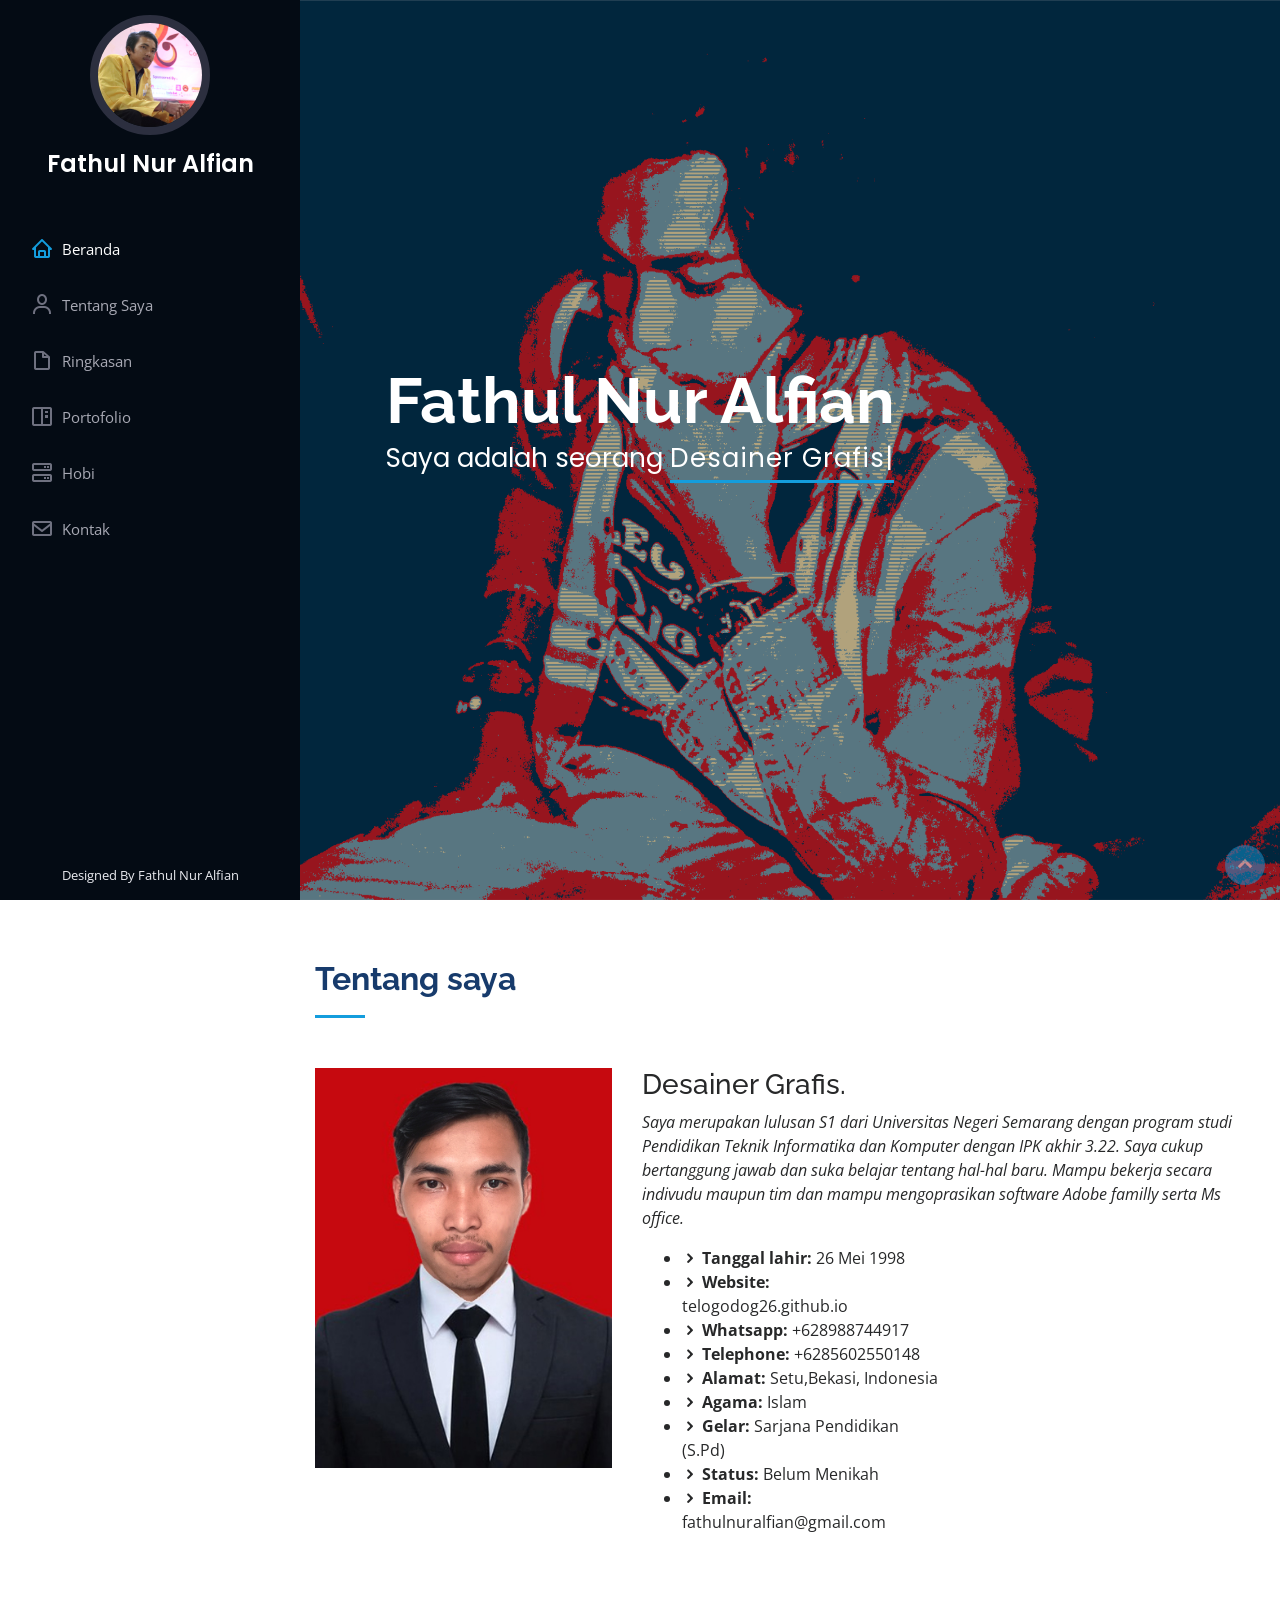
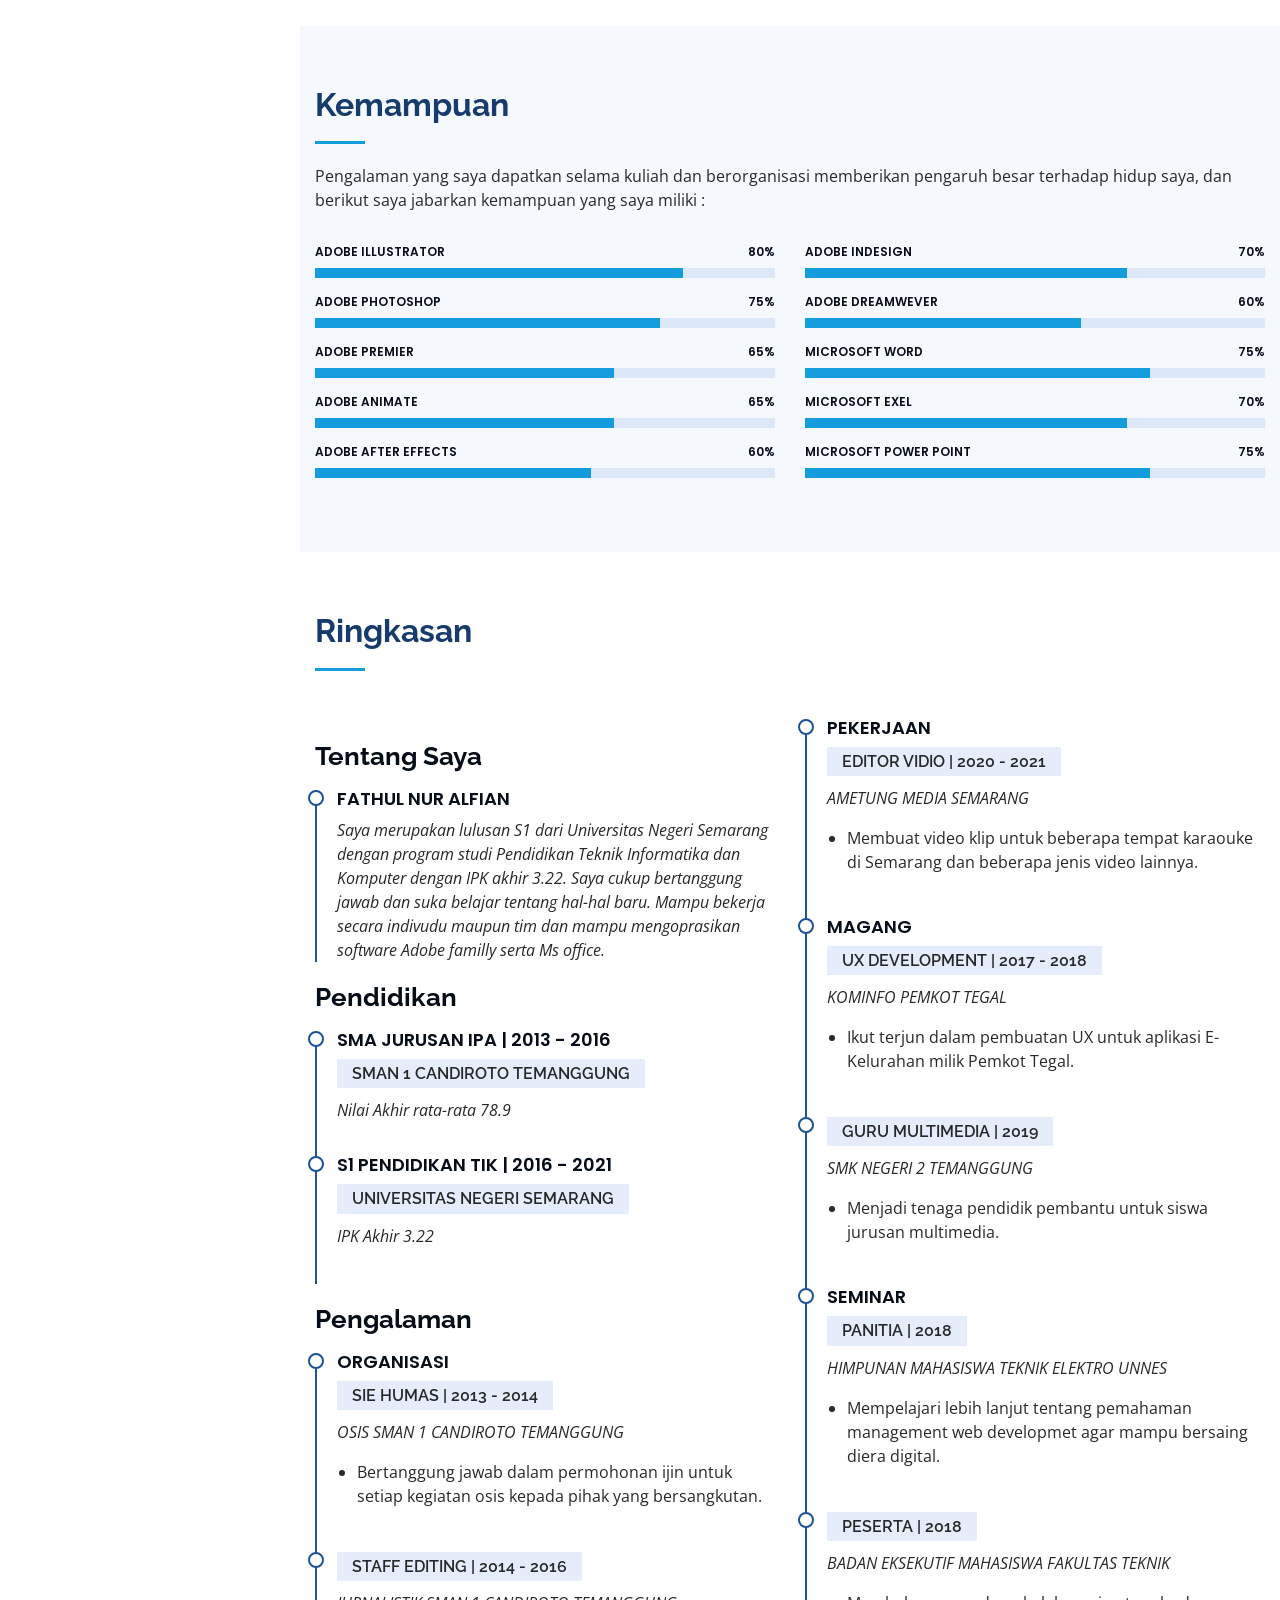
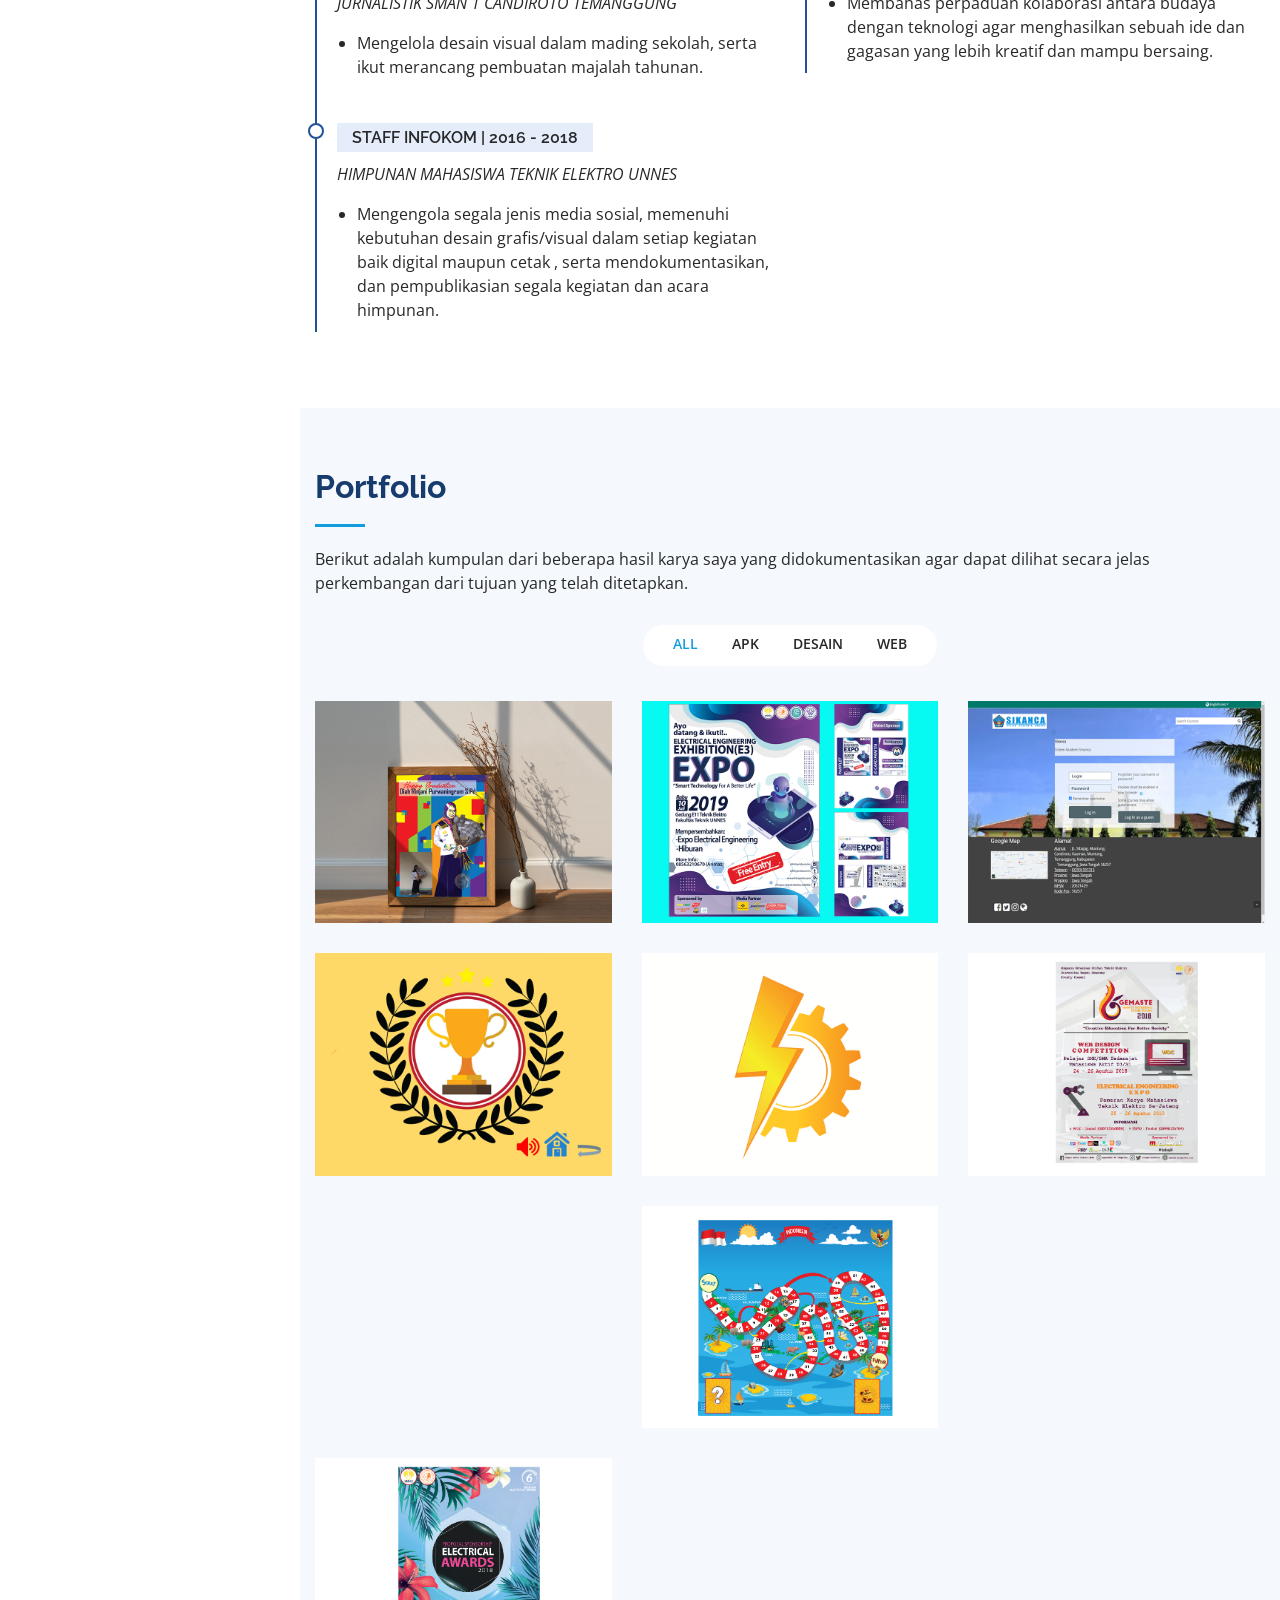
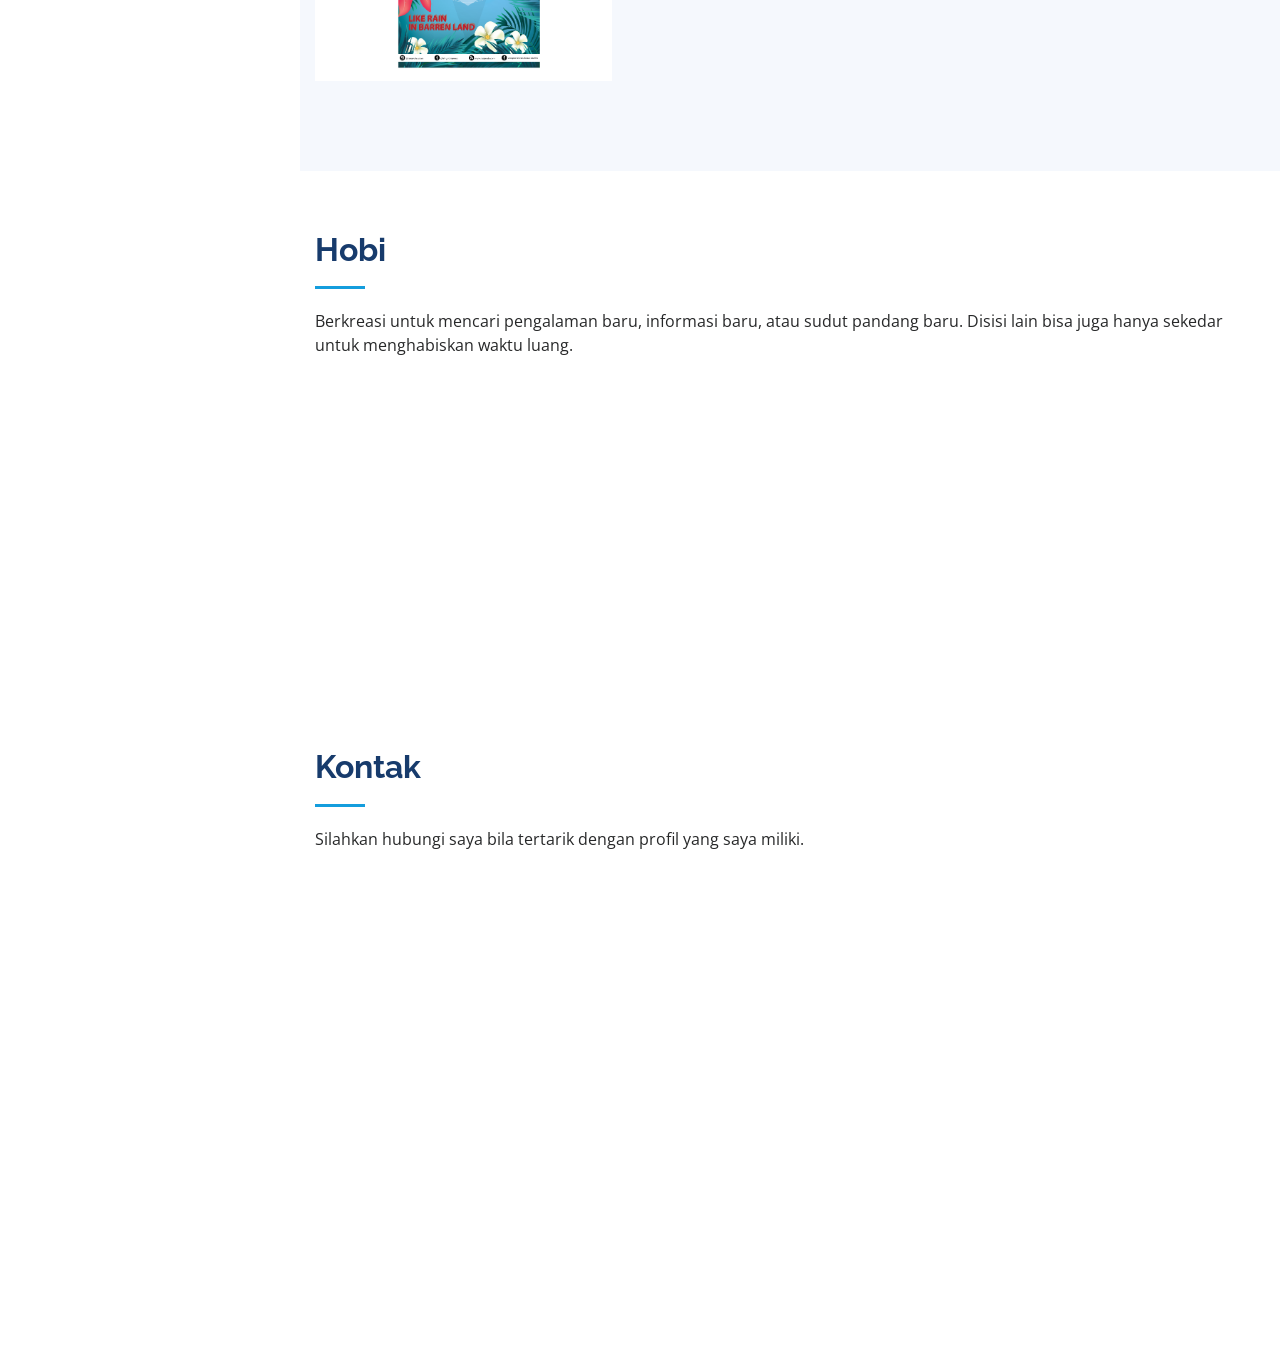
==== index.html @ 873e5d08 "Update index.html" ====
<!DOCTYPE html>
<html lang="en">

<head>
  <meta charset="utf-8">
  <meta content="width=device-width, initial-scale=1.0" name="viewport">

  <title>Fathul Nur Alfian Portofolio</title>
  <meta content="" name="description">
  <meta content="" name="keywords">

  <!-- Favicons -->
  <link href="assets/img/favicon.png" rel="icon">
  <link href="assets/img/apple-touch-icon.png" rel="apple-touch-icon">

  <!-- Google Fonts -->
  <link href="https://fonts.googleapis.com/css?family=Open+Sans:300,300i,400,400i,600,600i,700,700i|Raleway:300,300i,400,400i,500,500i,600,600i,700,700i|Poppins:300,300i,400,400i,500,500i,600,600i,700,700i" rel="stylesheet">

  <!-- Vendor CSS Files -->
  <link href="assets/vendor/bootstrap/css/bootstrap.min.css" rel="stylesheet">
  <link href="assets/vendor/icofont/icofont.min.css" rel="stylesheet">
  <link href="assets/vendor/boxicons/css/boxicons.min.css" rel="stylesheet">
  <link href="assets/vendor/venobox/venobox.css" rel="stylesheet">
  <link href="assets/vendor/owl.carousel/assets/owl.carousel.min.css" rel="stylesheet">
  <link href="assets/vendor/aos/aos.css" rel="stylesheet">

  <!-- Template Main CSS File -->
  <link href="assets/css/style.css" rel="stylesheet">

</head>

<body>

  <!-- ======= Mobile nav toggle button ======= -->
  <button type="button" class="mobile-nav-toggle d-xl-none"><i class="icofont-navigation-menu"></i></button>

  <!-- ======= Header ======= -->
  <header id="header">
    <div class="d-flex flex-column">

      <div class="profile">
        <img src="assets/img/profile-img.jpg" alt="" class="img-fluid rounded-circle">
        <h1 class="text-light"><a href="-">Fathul Nur Alfian</a></h1>
        <div class="social-links mt-3 text-center">
          <!-- <a href="https://twitter.com/f_alfiand/" class="twitter"><i class="bx bxl-twitter"></i></a>
          <a href="#" class="facebook"><i class="bx bxl-facebook"></i></a>
          <a href="https://www.instagram.com/telogodog26/" class="instagram"><i class="bx bxl-instagram"></i></a> -->
          <!-- <a href="#" class="google-plus"><i class="bx bxl-skype"></i></a> -->
          <!-- <a href="#" class="linkedin"><i class="bx bxl-linkedin"></i></a> -->
        </div>
      </div>

      <nav class="nav-menu">
        <ul>
	  <li class="active"><a href="#hero"><i class="bx bx-home"></i> <span>Beranda</span></a></li>
          <li><a href="#About"><i class="bx bx-user"></i> <span>Tentang Saya</span></a></li>
          <li><a href="#resume"><i class="bx bx-file-blank"></i> <span>Ringkasan</span></a></li>
          <li><a href="#portfolio"><i class="bx bx-book-content"></i> Portofolio</a></li>
          <li><a href="#services"><i class="bx bx-server"></i> Hobi</a></li>
          <li><a href="#Contact"><i class="bx bx-envelope"></i> Kontak</a></li>

        </ul>
      </nav><!-- .nav-menu -->
      <button type="button" class="mobile-nav-toggle d-xl-none"><i class="icofont-navigation-menu"></i></button>

    </div>
  </header><!-- End Header -->

  <!-- ======= Hero Section ======= -->
  <section id="hero" class="d-flex flex-column justify-content-center align-items-center">
    <div class="hero-container" data-aos="fade-in">
      <h1>Fathul Nur Alfian</h1>
      <p>Saya adalah seorang <span class="typed" data-typed-items="Desainer Grafis, Freelancer, Photographer"></span></p>
    </div>
  </section><!-- End Hero -->

  <main id="main">

    <!-- ======= About Section ======= -->
    <section id="About" class="About">
      <div class="container">

        <div class="section-title">
          <h2>Tentang saya</h2>
          <p><!-- Magnam dolores commodi suscipit. Necessitatibus eius consequatur ex aliquid fuga eum quidem. Sit sint consectetur velit. Quisquam quos quisquam cupiditate. Et nemo qui impedit suscipit alias ea. Quia fugiat sit in iste officiis commodi quidem hic quas. --></p>
        </div>

        <div class="row">
          <div class="col-lg-4" data-aos="fade-right">
            <img src="assets/img/pas_foto_ALFIAN.jpg" class="img-fluid" alt="">
          </div>
          <div class="col-lg-8 pt-4 pt-lg-0 content" data-aos="fade-left">
            <h3> Desainer Grafis.</h3>
            <p class="font-italic">
              Saya merupakan lulusan S1 dari Universitas Negeri Semarang dengan program studi  Pendidikan Teknik Informatika dan Komputer dengan IPK akhir 3.22. Saya cukup bertanggung jawab dan suka belajar tentang hal-hal baru. Mampu bekerja secara indivudu maupun tim dan mampu mengoprasikan software Adobe familly serta Ms office. 
            </p>
            <div class="row">
              <div class="col-lg-6">
                <ul>
                  <li><i class="icofont-rounded-right"></i> <strong>Tanggal lahir:</strong> 26 Mei 1998</li>
                  <li><i class="icofont-rounded-right"></i> <strong>Website:</strong> telogodog26.github.io</li>
                  <li><i class="icofont-rounded-right"></i> <strong>Whatsapp:</strong> +628988744917</li>
		  <li><i class="icofont-rounded-right"></i> <strong>Telephone:</strong> +6285602550148</li>
                  <li><i class="icofont-rounded-right"></i> <strong>Alamat:</strong> Setu,Bekasi, Indonesia</li>
                  <li><i class="icofont-rounded-right"></i> <strong>Agama:</strong> Islam</li>
                  <li><i class="icofont-rounded-right"></i> <strong>Gelar:</strong> Sarjana Pendidikan (S.Pd)  </li>
                  <li><i class="icofont-rounded-right"></i> <strong>Status:</strong> Belum Menikah</li>
                  <li><i class="icofont-rounded-right"></i> <strong>Email:</strong> fathulnuralfian@gmail.com</li>
                </ul>
              </div>
            </div>
            <p>
              <!-- Saya adalah seorang mahasiswa di Universitas Negeri  semarang   dengan  program   studi   Pendidikan  Teknik  Informatika dan Komputer yang mencari pengalaman dan mendalami Desain Grafis, Sinematografi/Videografi, Animasi 2D, fotografi  dan  pengembangan aplikasi berbasis Web. Saya sering menerima pekerjaan freelance, seperti pembuatan logo, desain WPAP, pembuatan web sekolah, dan sejenisnya. -->
            </p>
          </div>
        </div>

      </div>
    </section><!-- End About Section -->

    <!-- ======= Facts Section ======= -->
    <!-- <section id="facts" class="facts">
      <div class="container">

        <div class="section-title">
          <h2>Facts</h2>
          <p>Magnam dolores commodi suscipit. Necessitatibus eius consequatur ex aliquid fuga eum quidem. Sit sint consectetur velit. Quisquam quos quisquam cupiditate. Et nemo qui impedit suscipit alias ea. Quia fugiat sit in iste officiis commodi quidem hic quas.</p>
        </div>

        <div class="row no-gutters">

          <div class="col-lg-3 col-md-6 d-md-flex align-items-md-stretch" data-aos="fade-up">
            <div class="count-box">
              <i class="icofont-simple-smile"></i>
              <span data-toggle="counter-up">232</span>
              <p><strong>Happy Clients</strong> consequuntur quae</p>
            </div>
          </div>

          <div class="col-lg-3 col-md-6 d-md-flex align-items-md-stretch" data-aos="fade-up" data-aos-delay="100">
            <div class="count-box">
              <i class="icofont-document-folder"></i>
              <span data-toggle="counter-up">521</span>
              <p><strong>Projects</strong> adipisci atque cum quia aut</p>
            </div>
          </div>

          <div class="col-lg-3 col-md-6 d-md-flex align-items-md-stretch" data-aos="fade-up" data-aos-delay="200">
            <div class="count-box">
              <i class="icofont-live-support"></i>
              <span data-toggle="counter-up">1,463</span>
              <p><strong>Hours Of Support</strong> aut commodi quaerat</p>
            </div>
          </div>

          <div class="col-lg-3 col-md-6 d-md-flex align-items-md-stretch" data-aos="fade-up" data-aos-delay="300">
            <div class="count-box">
              <i class="icofont-users-alt-5"></i>
              <span data-toggle="counter-up">15</span>
              <p><strong>Hard Workers</strong> rerum asperiores dolor</p>
            </div>
          </div>

        </div>

      </div>
    </section> --><!-- End Facts Section -->

    <!-- ======= Skills Section ======= -->
    <section id="skills" class="skills section-bg">
      <div class="container">

        <div class="section-title">
          <h2>Kemampuan</h2>
          <p>Pengalaman yang saya dapatkan selama kuliah dan berorganisasi memberikan pengaruh besar terhadap hidup saya, dan berikut saya jabarkan kemampuan yang saya miliki : </p>
        </div>

        <div class="row skills-content">

          <div class="col-lg-6" data-aos="fade-up">

            <div class="progress">
              <span class="skill">Adobe Illustrator <i class="val">80%</i></span>
              <div class="progress-bar-wrap">
                <div class="progress-bar" role="progressbar" aria-valuenow="80" aria-valuemin="0" aria-valuemax="100"></div>
              </div>
            </div>

            <div class="progress">
              <span class="skill">Adobe Photoshop <i class="val">75%</i></span>
              <div class="progress-bar-wrap">
                <div class="progress-bar" role="progressbar" aria-valuenow="75" aria-valuemin="0" aria-valuemax="100"></div>
              </div>
            </div>

            <div class="progress">
              <span class="skill">Adobe Premier <i class="val">65%</i></span>
              <div class="progress-bar-wrap">
                <div class="progress-bar" role="progressbar" aria-valuenow="65" aria-valuemin="0" aria-valuemax="100"></div>
              </div>
            </div>

            <div class="progress">
              <span class="skill">Adobe Animate <i class="val">65%</i></span>
              <div class="progress-bar-wrap">
                <div class="progress-bar" role="progressbar" aria-valuenow="65" aria-valuemin="0" aria-valuemax="100"></div>
              </div>
            </div>
		  
		  <div class="progress">
              <span class="skill">Adobe After Effects <i class="val">60%</i></span>
              <div class="progress-bar-wrap">
                <div class="progress-bar" role="progressbar" aria-valuenow="60" aria-valuemin="0" aria-valuemax="100"></div>
              </div>
            </div>
			
		 </div>

          <div class="col-lg-6" data-aos="fade-up" data-aos-delay="100">

            <div class="progress">
              <span class="skill">Adobe Indesign <i class="val">70%</i></span>
              <div class="progress-bar-wrap">
                <div class="progress-bar" role="progressbar" aria-valuenow="70" aria-valuemin="0" aria-valuemax="100"></div>
              </div>
            </div>
		  
		  <div class="progress">
              <span class="skill">Adobe Dreamwever <i class="val">60%</i></span>
              <div class="progress-bar-wrap">
                <div class="progress-bar" role="progressbar" aria-valuenow="60" aria-valuemin="0" aria-valuemax="100"></div>
              </div>
            </div>

            <div class="progress">
              <span class="skill">Microsoft Word <i class="val">75%</i></span>
              <div class="progress-bar-wrap">
                <div class="progress-bar" role="progressbar" aria-valuenow="75" aria-valuemin="0" aria-valuemax="100"></div>
              </div>
            </div>
			
			<div class="progress">
              <span class="skill">Microsoft Exel <i class="val">70%</i></span>
              <div class="progress-bar-wrap">
                <div class="progress-bar" role="progressbar" aria-valuenow="70" aria-valuemin="0" aria-valuemax="100"></div>
              </div>
            </div>
			
			<div class="progress">
              <span class="skill">Microsoft Power Point <i class="val">75%</i></span>
              <div class="progress-bar-wrap">
                <div class="progress-bar" role="progressbar" aria-valuenow="75" aria-valuemin="0" aria-valuemax="100"></div>
              </div>
            </div>

          </div>

        </div>

      </div>
    </section><!-- End Skills Section -->

    <!-- ======= Resume Section ======= -->
    <section id="resume" class="resume">
      <div class="container">

        <div class="section-title">
          <h2>Ringkasan</h2>
          <p> </p>
        </div>

        <div class="row">
          <div class="col-lg-6" data-aos="fade-up">
            <h3 class="resume-title">Tentang Saya</h3>
            <div class="resume-item pb-0">
              <h4>Fathul Nur Alfian</h4>
              <p><em>Saya merupakan lulusan S1 dari Universitas Negeri Semarang dengan program studi  Pendidikan Teknik Informatika dan Komputer dengan IPK akhir 3.22. Saya cukup bertanggung jawab dan suka belajar tentang hal-hal baru. Mampu bekerja secara indivudu maupun tim dan mampu mengoprasikan software Adobe familly serta Ms office.</em></p>
              <ul>
               
            </div>

            <h3 class="resume-title">Pendidikan</h3>
            <div class="resume-item">
              <h4>SMA JURUSAN IPA | 2013 - 2016 </h4>
              <h5>SMAN 1 CANDIROTO TEMANGGUNG </h5>
              <p><em>Nilai Akhir rata-rata 78.9 </em></p>
              <!-- <p>Qui deserunt veniam. Et sed aliquam labore tempore sed quisquam iusto autem sit. Ea vero voluptatum qui ut dignissimos deleniti nerada porti sand markend</p> -->
            </div>
            <div class="resume-item">
              <h4>S1 PENDIDIKAN TIK | 2016 - 2021 </h4>
              <h5>UNIVERSITAS NEGERI SEMARANG </h5>
              <p><em>IPK Akhir 3.22 </em></p>
            </div>
            <h3 class="resume-title">Pengalaman</h3>
            <div class="resume-item">
              <h4>ORGANISASI</h4>
              <h5>SIE HUMAS   | 2013 - 2014 </h5>
              <p><em>OSIS SMAN 1 CANDIROTO TEMANGGUNG </em></p>
              <ul>
                <li>Bertanggung jawab dalam permohonan ijin untuk setiap kegiatan osis kepada pihak yang bersangkutan. </li>
              </ul>
               </div>
               <div class="resume-item">
        <h5>STAFF  EDITING   | 2014 - 2016  </h5>
              <p><em>JURNALISTIK SMAN 1 CANDIROTO TEMANGGUNG  </em></p>
              <ul>
                <li>Mengelola desain visual dalam mading sekolah, serta ikut merancang pembuatan majalah tahunan. </li>
              </ul>
            </div>
            <div class="resume-item">
      <h5>STAFF INFOKOM  | 2016 - 2018  </h5>
              <p><em>HIMPUNAN MAHASISWA TEKNIK ELEKTRO UNNES </em></p>
              <ul>
                <li>Mengengola segala jenis media sosial, memenuhi kebutuhan desain grafis/visual dalam setiap kegiatan baik digital maupun cetak , serta mendokumentasikan, dan pempublikasian segala kegiatan dan acara himpunan.</li>
              </ul>
          </div>
        </ul>
      </div>
          <div class="col-lg-6" data-aos="fade-up" data-aos-delay="100">
            
            <div class="resume-item">
              
				<h4>PEKERJAAN</h4>
              <h5>EDITOR VIDIO  | 2020 -  2021 </h5>
              <p><em>AMETUNG MEDIA SEMARANG  </em></p>
              <ul>
                <li>Membuat video klip untuk  beberapa tempat karaouke di Semarang dan beberapa jenis video lainnya. </li>
              </ul>
            </div>
            <div class="resume-item">
				<h4>MAGANG</h4>
              <h5>UX DEVELOPMENT | 2017 -  2018  </h5>
              <p><em>KOMINFO PEMKOT TEGAL  </em></p>
              <ul>
                <li>Ikut terjun dalam pembuatan UX untuk aplikasi E-Kelurahan milik Pemkot Tegal.  </li>
              </ul>
            </div>
            <div class="resume-item">
				<h5>GURU MULTIMEDIA | 2019   </h5>
              <p><em>SMK NEGERI 2 TEMANGGUNG   </em></p>
              <ul>
                <li>Menjadi tenaga pendidik pembantu untuk siswa jurusan multimedia.  </li>
              </ul>
            </div>
            <div class="resume-item">
				<h4>SEMINAR</h4>
              <h5>PANITIA           | 2018   </h5>
              <p><em>HIMPUNAN MAHASISWA TEKNIK ELEKTRO UNNES   </em></p>
              <ul>
                <li>Mempelajari  lebih lanjut tentang pemahaman management web developmet agar mampu bersaing diera digital.    </li>
              </ul>
            </div>
            <div class="resume-item">
				<h5>PESERTA           | 2018  </h5>
              <p><em>BADAN EKSEKUTIF MAHASISWA FAKULTAS TEKNIK   </em></p>
              <ul>
                <li>Membahas perpaduan kolaborasi antara budaya dengan teknologi agar menghasilkan sebuah ide dan gagasan yang lebih kreatif dan mampu bersaing. </li>
              </ul>
            </div>
            </div>

            <!-- <div class="resume-item">
              <h4>Graphic design specialist</h4>
              <h5>2017 - 2018</h5>
              <p><em>Stepping Stone Advertising, New York, NY</em></p>
              <ul>
                <li>Developed numerous marketing programs (logos, brochures,infographics, presentations, and advertisements).</li>
                <li>Managed up to 5 projects or tasks at a given time while under pressure</li>
                <li>Recommended and consulted with clients on the most appropriate graphic design</li>
                <li>Created 4+ design presentations and proposals a month for clients and account managers</li>
              </ul>
            </div>
          </div> -->
        </div>

      </div>
    </section><!-- End Resume Section -->

    <!-- ======= Portfolio Section ======= -->
    <section id="portfolio" class="portfolio section-bg">
      <div class="container">

        <div class="section-title">
          <h2>Portfolio</h2>
          <p>Berikut adalah  kumpulan dari beberapa hasil karya saya yang didokumentasikan agar dapat dilihat secara jelas perkembangan dari tujuan yang telah ditetapkan.</p>
        </div>

        <div class="row" data-aos="fade-up">
          <div class="col-lg-12 d-flex justify-content-center">
            <ul id="portfolio-flters">
              <li data-filter="*" class="filter-active">All</li>
              <li data-filter=".filter-app">Apk</li>
              <li data-filter=".filter-card">Desain</li>
              <li data-filter=".filter-web">Web</li>
            </ul>
          </div>
        </div>

        <div class="row portfolio-container" data-aos="fade-up" data-aos-delay="100">

          <div class="col-lg-4 col-md-6 portfolio-item filter-card">
            <div class="portfolio-wrap">
              <img src="assets/img/portfolio/wpap2.png" class="img-fluid" alt="">
              <div class="portfolio-links">
                <a href="assets/img/portfolio/wpap2.png" data-gall="portfolioGallery" class="venobox" title="Card 2"><i class="bx bx-plus"></i></a>
                <a href="portfolio-details.html" title="More Details"><i class="bx bx-link"></i></a>
              </div>
            </div>
          </div>
		  
		  <div class="col-lg-4 col-md-6 portfolio-item filter-card">
            <div class="portfolio-wrap">
              <img src="assets/img/portfolio/expo2019.png" class="img-fluid" alt="">
              <div class="portfolio-links">
                <a href="assets/img/portfolio/expo2019.png" data-gall="portfolioGallery" class="venobox" title="Card 2"><i class="bx bx-plus"></i></a>
                <a href="portfolio-details-expo.html" title="More Details"><i class="bx bx-link"></i></a>
              </div>
            </div>
          </div>

          <div class="col-lg-4 col-md-6 portfolio-item filter-web">
            <div class="portfolio-wrap">
              <img src="assets/img/portfolio/web1.png" class="img-fluid" alt="">
              <div class="portfolio-links">
                <a href="assets/img/portfolio/web1.png" data-gall="portfolioGallery" class="venobox" title="Web 2"><i class="bx bx-plus"></i></a>
                <a href="portfolio-details-web.html" title="More Details"><i class="bx bx-link"></i></a>
              </div>
            </div>
          </div>

          <div class="col-lg-4 col-md-6 portfolio-item filter-app">
            <div class="portfolio-wrap">
              <img src="assets/img/portfolio/apk1.png" class="img-fluid" alt="">
              <div class="portfolio-links">
                <a href="assets/img/portfolio/apk1.png" data-gall="portfolioGallery" class="venobox" title="App 3"><i class="bx bx-plus"></i></a>
                <a href="portfolio-details-apk.html" title="More Details"><i class="bx bx-link"></i></a>
              </div>
            </div>
          </div>

          <div class="col-lg-4 col-md-6 portfolio-item filter-card">
            <div class="portfolio-wrap">
              <img src="assets/img/portfolio/logo.png" class="img-fluid" alt="">
              <div class="portfolio-links">
                <a href="assets/img/portfolio/logo.png" data-gall="portfolioGallery" class="venobox" title="Card 1"><i class="bx bx-plus"></i></a>
                <a href="portfolio-details-logo.html" title="More Details"><i class="bx bx-link"></i></a>
              </div>
            </div>
          </div>
		  
		  <div class="col-lg-4 col-md-6 portfolio-item filter-card">
            <div class="portfolio-wrap">
              <img src="assets/img/portfolio/gema1.png" class="img-fluid" alt="">
              <div class="portfolio-links">
                <a href="assets/img/portfolio/gema1.png" data-gall="portfolioGallery" class="venobox" title="Card 1"><i class="bx bx-plus"></i></a>
                <a href="portfolio-details-gemaste.html" title="More Details"><i class="bx bx-link"></i></a>
              </div>
            </div>
          </div>
		  
		  <div class="col-lg-4 col-md-6 portfolio-item filter-card">
            <div class="portfolio-wrap">
              <img src="assets/img/portfolio/ig.png" class="img-fluid" alt="">
              <div class="portfolio-links">
                <a href="assets/img/portfolio/ig.png" data-gall="portfolioGallery" class="venobox" title="Card 1"><i class="bx bx-plus"></i></a>
                <a href="portfolio-details-ig.html" title="More Details"><i class="bx bx-link"></i></a>
              </div>
            </div>
          </div>
		  
		  <div class="col-lg-4 col-md-6 portfolio-item filter-card">
            <div class="portfolio-wrap">
              <img src="assets/img/portfolio/peta.png" class="img-fluid" alt="">
              <div class="portfolio-links">
                <a href="assets/img/portfolio/peta.png" data-gall="portfolioGallery" class="venobox" title="Card 1"><i class="bx bx-plus"></i></a>
                <a href="portfolio-details-peta.html" title="More Details"><i class="bx bx-link"></i></a>
              </div>
            </div>
          </div>
		
		<div class="col-lg-4 col-md-6 portfolio-item filter-card">
            <div class="portfolio-wrap">
              <img src="assets/img/portfolio/kaledoskop.png" class="img-fluid" alt="">
              <div class="portfolio-links">
                <a href="assets/img/portfolio/kaledoskop.png" data-gall="portfolioGallery" class="venobox" title="Card 1"><i class="bx bx-plus"></i></a>
                <a href="portfolio-details-kaledoskop.html" title="More Details"><i class="bx bx-link"></i></a>
              </div>
            </div>
          </div>

          <div class="col-lg-4 col-md-6 portfolio-item filter-card">
            <div class="portfolio-wrap">
              <img src="assets/img/portfolio/ea.png" class="img-fluid" alt="">
              <div class="portfolio-links">
                <a href="assets/img/portfolio/ea.png" data-gall="portfolioGallery" class="venobox" title="Card 3"><i class="bx bx-plus"></i></a>
                <a href="portfolio-details-ea.html" title="More Details"><i class="bx bx-link"></i></a>
              </div>
            </div>
          </div>

        </div>

      </div>
    </section><!-- End Portfolio Section -->

    <!-- ======= Services Section ======= -->
    <section id="services" class="services">
      <div class="container">

        <div class="section-title">
          <h2>Hobi</h2>
          <p>Berkreasi untuk mencari pengalaman baru, informasi baru, atau sudut pandang baru. Disisi lain bisa juga hanya sekedar untuk menghabiskan waktu luang.</p>
        </div>

        <div class="row">
          <div class="col-lg-4 col-md-6 icon-box" data-aos="fade-up">
            <div class="icon"><i class="icofont-cycling"></i></div>
            <h4 class="title">Bersepeda</h4>
            <p class="description">Mencari hiburan mengelilingi suatu tempat</p>
          </div>
          <div class="col-lg-4 col-md-6 icon-box" data-aos="fade-up" data-aos-delay="100">
            <div class="icon"><i class="icofont-hill"></i></div>
            <h4 class="title">Berpergian</h4>
            <p class="description">Melangkah mencari pengalaman baru</p>
          </div>
          <div class="col-lg-4 col-md-6 icon-box" data-aos="fade-up" data-aos-delay="200">
            <div class="icon"><i class="icofont-book"></i></div>
            <h4 class="title">Membaca Buku</h4>
            <p class="description">Membaca novel dan berita untuk keseimbangan informasi</p>
          </div>
          <div class="col-lg-4 col-md-6 icon-box" data-aos="fade-up" data-aos-delay="300">
            <div class="icon"><i class="icofont-image"></i></div>
            <h4 class="title">Photographer</h4>
            <p class="description">Melihat dari sudut pandang lensa</p>
          </div>
          <!-- <div class="col-lg-4 col-md-6 icon-box" data-aos="fade-up" data-aos-delay="400">
            <div class="icon"><i class="icofont-settings"></i></div>
            <h4 class="title"><a href="">Nemo Enim</a></h4>
            <p class="description">At vero eos et accusamus et iusto odio dignissimos ducimus qui blanditiis praesentium voluptatum deleniti atque</p>
          </div>
          <div class="col-lg-4 col-md-6 icon-box" data-aos="fade-up" data-aos-delay="500">
            <div class="icon"><i class="icofont-tasks-alt"></i></div>
            <h4 class="title"><a href="">Eiusmod Tempor</a></h4>
            <p class="description">Et harum quidem rerum facilis est et expedita distinctio. Nam libero tempore, cum soluta nobis est eligendi</p>
          </div> -->
        </div>

      </div>
    </section><!-- End Services Section -->

    <!-- ======= Contact Section ======= -->
    <section id="Contact" class="Contact">
      <div class="container">

        <div class="section-title">
          <h2>Kontak</h2>
          <p>Silahkan hubungi saya bila tertarik dengan profil yang saya miliki.</p>
        </div>

        <div class="row" data-aos="fade-in">

          <div class="col-lg-5 d-flex align-items-stretch">
            <div class="info">
              <div class="address">
                <i class="icofont-google-map"></i>
                <h4>Lokasi:</h4>
                <p>Jl. Raya Mustika Media Residence, Lubangbuaya, Kec. Setu, Bekasi, Jawa Barat 17320</p>
              </div>

              <div class="email">
                <i class="icofont-envelope"></i>
                <h4>Email:</h4>
                <p>fathulnuralfian@gmail.com</p>
              </div>

              <div class="phone">
                <i class="icofont-phone"></i>
                <h4>Panggil:</h4>
	        <p>+6285602550148</p>
              </div>
		    
		<div class="whatsapp">
                <i class="icofont-whatsapp"></i>
                <h4>Whatsapp:</h4>
                <p>+628988744917</p>
              </div>

              
            </div>

          </div>

          <div class="col-lg-7 mt-5 mt-lg-0 d-flex align-items-stretch">
            <iframe src="https://www.google.com/maps/embed?pb=!1m14!1m8!1m3!1d15861.88526036476!2d107.0432691!3d-6.3329337!3m2!1i1024!2i768!4f13.1!3m3!1m2!1s0x0%3A0xceb46f667098618b!2sPerumahan%20Mustika%20Media%20Residence!5e0!3m2!1sid!2sid!4v1635437324759!5m2!1sid!2sid" width="500" height="400" style="border:0;"  loading="lazy"></iframe>
          </div>

        </div>

      </div>
    </section><!-- End Contact Section -->

  </main><!-- End #main -->

  <!-- ======= Footer ======= -->
  <footer id="footer">
    <div class="container">
      
      <div class="credits">
        <!-- All the links in the footer should remain intact. -->
        <!-- You can delete the links only if you purchased the pro version. -->
        <!-- Licensing information: https://bootstrapmade.com/license/ -->
        <!-- Purchase the pro version with working PHP/AJAX contact form: https://bootstrapmade.com/iportfolio-bootstrap-portfolio-websites-template/ -->
        Designed By Fathul Nur Alfian</a>
      </div>
    </div>
  </footer><!-- End  Footer -->

  <a href="#" class="back-to-top"><i class="icofont-simple-up"></i></a>

  <!-- Vendor JS Files -->
  <script src="assets/vendor/jquery/jquery.min.js"></script>
  <script src="assets/vendor/bootstrap/js/bootstrap.bundle.min.js"></script>
  <script src="assets/vendor/jquery.easing/jquery.easing.min.js"></script>
  <script src="assets/vendor/php-email-form/validate.js"></script>
  <script src="assets/vendor/waypoints/jquery.waypoints.min.js"></script>
  <script src="assets/vendor/counterup/counterup.min.js"></script>
  <script src="assets/vendor/isotope-layout/isotope.pkgd.min.js"></script>
  <script src="assets/vendor/venobox/venobox.min.js"></script>
  <script src="assets/vendor/owl.carousel/owl.carousel.min.js"></script>
  <script src="assets/vendor/typed.js/typed.min.js"></script>
  <script src="assets/vendor/aos/aos.js"></script>

  <!-- Template Main JS File -->
  <script src="assets/js/main.js"></script>

</body>

</html>
---- assets/css/style.css ----
/**
* Template Name: iPortfolio - v1.4.1
* Template URL: https://bootstrapmade.com/iportfolio-bootstrap-portfolio-websites-template/
* Author: BootstrapMade.com
* License: https://bootstrapmade.com/license/
*/

/*--------------------------------------------------------------
# General
--------------------------------------------------------------*/
body {
  font-family: "Open Sans", sans-serif;
  color: #272829;
}

a {
  color: #149ddd;
}

a:hover {
  color: #37b3ed;
  text-decoration: none;
}

h1, h2, h3, h4, h5, h6 {
  font-family: "Raleway", sans-serif;
}

/*--------------------------------------------------------------
# Back to top button
--------------------------------------------------------------*/
.back-to-top {
  position: fixed;
  display: none;
  width: 40px;
  height: 40px;
  border-radius: 50px;
  right: 15px;
  bottom: 15px;
  background: #149ddd;
  color: #fff;
  transition: display 0.5s ease-in-out;
  z-index: 99999;
}

.back-to-top i {
  font-size: 24px;
  position: absolute;
  top: 7px;
  left: 8px;
}

.back-to-top:hover {
  color: #fff;
  background: #2eafec;
  transition: background 0.2s ease-in-out;
}

/*--------------------------------------------------------------
# Header
--------------------------------------------------------------*/
#header {
  position: fixed;
  top: 0;
  left: 0;
  bottom: 0;
  width: 300px;
  transition: all ease-in-out 0.5s;
  z-index: 9997;
  transition: all 0.5s;
  padding: 0 15px;
  background: #040b14;
  overflow-y: auto;
}

#header .profile img {
  margin: 15px auto;
  display: block;
  width: 120px;
  border: 8px solid #2c2f3f;
}

#header .profile h1 {
  font-size: 24px;
  margin: 0;
  padding: 0;
  font-weight: 600;
  -moz-text-align-last: center;
  text-align-last: center;
  font-family: "Poppins", sans-serif;
}

#header .profile h1 a, #header .profile h1 a:hover {
  color: #fff;
  text-decoration: none;
}

#header .profile .social-links a {
  font-size: 18px;
  display: inline-block;
  background: #212431;
  color: #fff;
  line-height: 1;
  padding: 8px 0;
  margin-right: 4px;
  border-radius: 50%;
  text-align: center;
  width: 36px;
  height: 36px;
  transition: 0.3s;
}

#header .profile .social-links a:hover {
  background: #149ddd;
  color: #fff;
  text-decoration: none;
}

#main {
  margin-left: 300px;
}

@media (max-width: 1199px) {
  #header {
    left: -300px;
  }
  #main {
    margin-left: 0;
  }
}

/*--------------------------------------------------------------
# Navigation Menu
--------------------------------------------------------------*/
/* Desktop Navigation */
.nav-menu {
  padding-top: 30px;
}

.nav-menu * {
  margin: 0;
  padding: 0;
  list-style: none;
}

.nav-menu > ul > li {
  position: relative;
  white-space: nowrap;
}

.nav-menu a {
  display: flex;
  align-items: center;
  color: #a8a9b4;
  padding: 12px 15px;
  margin-bottom: 8px;
  transition: 0.3s;
  font-size: 15px;
}

.nav-menu a i {
  font-size: 24px;
  padding-right: 8px;
  color: #6f7180;
}

.nav-menu a:hover, .nav-menu .active > a, .nav-menu li:hover > a {
  text-decoration: none;
  color: #fff;
}

.nav-menu a:hover i, .nav-menu .active > a i, .nav-menu li:hover > a i {
  color: #149ddd;
}

/* Mobile Navigation */
.mobile-nav-toggle {
  position: fixed;
  right: 15px;
  top: 15px;
  z-index: 9998;
  border: 0;
  background: none;
  font-size: 24px;
  transition: all 0.4s;
  outline: none !important;
  line-height: 1;
  cursor: pointer;
  text-align: right;
}

.mobile-nav-toggle i {
  color: #149ddd;
}

.mobile-nav-active {
  overflow: hidden;
}

.mobile-nav-active #header {
  left: 0;
}

.mobile-nav-active .mobile-nav-toggle i {
  color: #fff;
}

/*--------------------------------------------------------------
# Hero Section
--------------------------------------------------------------*/
#hero {
  width: 100%;
  height: 100vh;
  background: url("../img/wes3.png") top center;
  background-size: cover;
}

#hero:before {
  content: "";
  background: rgba(5, 13, 24, 0.3);
  position: absolute;
  bottom: 0;
  top: 0;
  left: 0;
  right: 0;
  z-index: 1;
}

#hero .hero-container {
  position: relative;
  z-index: 2;
  min-width: 300px;
}

#hero h1 {
  margin: 0 0 10px 0;
  font-size: 64px;
  font-weight: 700;
  line-height: 56px;
  color: #fff;
}

#hero p {
  color: #fff;
  margin-bottom: 50px;
  font-size: 26px;
  font-family: "Poppins", sans-serif;
}

#hero p span {
  color: #fff;
  padding-bottom: 4px;
  letter-spacing: 1px;
  border-bottom: 3px solid #149ddd;
}

@media (min-width: 1024px) {
  #hero {
    background-attachment: fixed;
  }
}

@media (max-width: 768px) {
  #hero h1 {
    font-size: 28px;
    line-height: 36px;
  }
  #hero h2 {
    font-size: 18px;
    line-height: 24px;
    margin-bottom: 30px;
  }
}

/*--------------------------------------------------------------
# Sections General
--------------------------------------------------------------*/
section {
  padding: 60px 0;
  overflow: hidden;
}

.section-bg {
  background: #f5f8fd;
}

.section-title {
  padding-bottom: 30px;
}

.section-title h2 {
  font-size: 32px;
  font-weight: bold;
  margin-bottom: 20px;
  padding-bottom: 20px;
  position: relative;
  color: #173b6c;
}

.section-title h2::after {
  content: '';
  position: absolute;
  display: block;
  width: 50px;
  height: 3px;
  background: #149ddd;
  bottom: 0;
  left: 0;
}

.section-title p {
  margin-bottom: 0;
}

/*--------------------------------------------------------------
# About
--------------------------------------------------------------*/
.about .content h3 {
  font-weight: 700;
  font-size: 26px;
  color: #173b6c;
}

.about .content ul {
  list-style: none;
  padding: 0;
}

.about .content ul li {
  padding-bottom: 10px;
}

.about .content ul i {
  font-size: 20px;
  padding-right: 2px;
  color: #149ddd;
}

.about .content p:last-child {
  margin-bottom: 0;
}

/*--------------------------------------------------------------
# Facts
--------------------------------------------------------------*/
.facts {
  padding-bottom: 30px;
}

.facts .count-box {
  padding: 30px;
  width: 100%;
}

.facts .count-box i {
  display: block;
  font-size: 44px;
  color: #149ddd;
  float: left;
}

.facts .count-box span {
  font-size: 48px;
  line-height: 40px;
  display: block;
  font-weight: 700;
  color: #050d18;
  margin-left: 60px;
}

.facts .count-box p {
  padding: 15px 0 0 0;
  margin: 0 0 0 60px;
  font-family: "Raleway", sans-serif;
  font-size: 14px;
  color: #122f57;
}

.facts .count-box a {
  font-weight: 600;
  display: block;
  margin-top: 20px;
  color: #122f57;
  font-size: 15px;
  font-family: "Poppins", sans-serif;
  transition: ease-in-out 0.3s;
}

.facts .count-box a:hover {
  color: #1f5297;
}

/*--------------------------------------------------------------
# Akills
--------------------------------------------------------------*/
.skills .progress {
  height: 50px;
  display: block;
  background: none;
}

.skills .progress .skill {
  padding: 10px 0;
  margin: 0 0 6px 0;
  text-transform: uppercase;
  display: block;
  font-weight: 600;
  font-family: "Poppins", sans-serif;
  color: #050d18;
}

.skills .progress .skill .val {
  float: right;
  font-style: normal;
}

.skills .progress-bar-wrap {
  background: #dce8f8;
}

.skills .progress-bar {
  width: 1px;
  height: 10px;
  transition: .9s;
  background-color: #149ddd;
}

/*--------------------------------------------------------------
# Resume
--------------------------------------------------------------*/
.resume .resume-title {
  font-size: 26px;
  font-weight: 700;
  margin-top: 20px;
  margin-bottom: 20px;
  color: #050d18;
}

.resume .resume-item {
  padding: 0 0 20px 20px;
  margin-top: -2px;
  border-left: 2px solid #1f5297;
  position: relative;
}

.resume .resume-item h4 {
  line-height: 18px;
  font-size: 18px;
  font-weight: 600;
  text-transform: uppercase;
  font-family: "Poppins", sans-serif;
  color: #050d18;
  margin-bottom: 10px;
}

.resume .resume-item h5 {
  font-size: 16px;
  background: #e4edf9;
  padding: 5px 15px;
  display: inline-block;
  font-weight: 600;
  margin-bottom: 10px;
}

.resume .resume-item ul {
  padding-left: 20px;
}

.resume .resume-item ul li {
  padding-bottom: 10px;
}

.resume .resume-item:last-child {
  padding-bottom: 0;
}

.resume .resume-item::before {
  content: "";
  position: absolute;
  width: 16px;
  height: 16px;
  border-radius: 50px;
  left: -9px;
  top: 0;
  background: #fff;
  border: 2px solid #1f5297;
}

/*--------------------------------------------------------------
# Portfolio
--------------------------------------------------------------*/
.portfolio .portfolio-item {
  margin-bottom: 30px;
}

.portfolio #portfolio-flters {
  padding: 0;
  margin: 0 auto 35px auto;
  list-style: none;
  text-align: center;
  background: #fff;
  border-radius: 50px;
  padding: 2px 15px;
}

.portfolio #portfolio-flters li {
  cursor: pointer;
  display: inline-block;
  padding: 10px 15px 8px 15px;
  font-size: 14px;
  font-weight: 600;
  line-height: 1;
  text-transform: uppercase;
  color: #272829;
  margin-bottom: 5px;
  transition: all 0.3s ease-in-out;
}

.portfolio #portfolio-flters li:hover, .portfolio #portfolio-flters li.filter-active {
  color: #149ddd;
}

.portfolio #portfolio-flters li:last-child {
  margin-right: 0;
}

.portfolio .portfolio-wrap {
  transition: 0.3s;
  position: relative;
  overflow: hidden;
  z-index: 1;
}

.portfolio .portfolio-wrap::before {
  content: "";
  background: rgba(255, 255, 255, 0.5);
  position: absolute;
  left: 0;
  right: 0;
  top: 0;
  bottom: 0;
  transition: all ease-in-out 0.3s;
  z-index: 2;
  opacity: 0;
}

.portfolio .portfolio-wrap .portfolio-links {
  opacity: 1;
  left: 0;
  right: 0;
  bottom: -60px;
  z-index: 3;
  position: absolute;
  transition: all ease-in-out 0.3s;
  display: flex;
  justify-content: center;
}

.portfolio .portfolio-wrap .portfolio-links a {
  color: #fff;
  font-size: 28px;
  text-align: center;
  background: rgba(20, 157, 221, 0.75);
  transition: 0.3s;
  width: 50%;
}

.portfolio .portfolio-wrap .portfolio-links a:hover {
  background: rgba(20, 157, 221, 0.95);
}

.portfolio .portfolio-wrap .portfolio-links a + a {
  border-left: 1px solid #37b3ed;
}

.portfolio .portfolio-wrap:hover::before {
  top: 0;
  left: 0;
  right: 0;
  bottom: 0;
  opacity: 1;
}

.portfolio .portfolio-wrap:hover .portfolio-links {
  opacity: 1;
  bottom: 0;
}

/*--------------------------------------------------------------
# Services
--------------------------------------------------------------*/
.services .icon-box {
  margin-bottom: 20px;
}

.services .icon {
  float: left;
  display: flex;
  align-items: center;
  justify-content: center;
  width: 54px;
  height: 54px;
  background: #149ddd;
  border-radius: 50%;
  transition: 0.5s;
  border: 1px solid #149ddd;
}

.services .icon i {
  color: #fff;
  font-size: 24px;
}

.services .icon-box:hover .icon {
  background: #fff;
}

.services .icon-box:hover .icon i {
  color: #149ddd;
}

.services .title {
  margin-left: 80px;
  font-weight: 700;
  margin-bottom: 15px;
  font-size: 18px;
}

.services .title a {
  color: #343a40;
}

.services .title a:hover {
  color: #149ddd;
}

.services .description {
  margin-left: 80px;
  line-height: 24px;
  font-size: 14px;
}

/*--------------------------------------------------------------
# Testimonials
--------------------------------------------------------------*/
.testimonials .testimonial-item {
  box-sizing: content-box;
  text-align: center;
  min-height: 320px;
}

.testimonials .testimonial-item .testimonial-img {
  width: 90px;
  border-radius: 50%;
  margin: 0 auto;
}

.testimonials .testimonial-item h3 {
  font-size: 18px;
  font-weight: bold;
  margin: 10px 0 5px 0;
  color: #111;
}

.testimonials .testimonial-item h4 {
  font-size: 14px;
  color: #999;
  margin: 0;
}

.testimonials .testimonial-item .quote-icon-left, .testimonials .testimonial-item .quote-icon-right {
  color: #c3e8fa;
  font-size: 26px;
}

.testimonials .testimonial-item .quote-icon-left {
  display: inline-block;
  left: -5px;
  position: relative;
}

.testimonials .testimonial-item .quote-icon-right {
  display: inline-block;
  right: -5px;
  position: relative;
  top: 10px;
}

.testimonials .testimonial-item p {
  font-style: italic;
  margin: 0 15px 15px 15px;
  padding: 20px;
  background: #fff;
  position: relative;
  margin-bottom: 35px;
  border-radius: 6px;
  box-shadow: 0px 2px 15px rgba(0, 0, 0, 0.1);
}

.testimonials .testimonial-item p::after {
  content: "";
  width: 0;
  height: 0;
  border-top: 20px solid #fff;
  border-right: 20px solid transparent;
  border-left: 20px solid transparent;
  position: absolute;
  bottom: -20px;
  left: calc(50% - 20px);
}

.testimonials .owl-nav, .testimonials .owl-dots {
  margin-top: 5px;
  text-align: center;
}

.testimonials .owl-dot {
  display: inline-block;
  margin: 0 5px;
  width: 12px;
  height: 12px;
  border-radius: 50%;
  background-color: #ddd !important;
}

.testimonials .owl-dot.active {
  background-color: #149ddd !important;
}

@media (max-width: 767px) {
  .testimonials {
    margin: 30px 10px;
  }
}

/*--------------------------------------------------------------
# Contact
--------------------------------------------------------------*/
.contact {
  padding-bottom: 130px;
}

.contact .info {
  padding: 30px;
  background: #fff;
  width: 100%;
  box-shadow: 0 0 24px 0 rgba(0, 0, 0, 0.12);
}

.contact .info i {
  font-size: 20px;
  color: #149ddd;
  float: left;
  width: 44px;
  height: 44px;
  background: #dff3fc;
  display: flex;
  justify-content: center;
  align-items: center;
  border-radius: 50px;
  transition: all 0.3s ease-in-out;
}

.contact .info h4 {
  padding: 0 0 0 60px;
  font-size: 22px;
  font-weight: 600;
  margin-bottom: 5px;
  color: #050d18;
}

.contact .info p {
  padding: 0 0 10px 60px;
  margin-bottom: 20px;
  font-size: 14px;
  color: #173b6c;
}

.contact .info .email p {
  padding-top: 5px;
}

.contact .info .social-links {
  padding-left: 60px;
}

.contact .info .social-links a {
  font-size: 18px;
  display: inline-block;
  background: #333;
  color: #fff;
  line-height: 1;
  padding: 8px 0;
  border-radius: 50%;
  text-align: center;
  width: 36px;
  height: 36px;
  transition: 0.3s;
  margin-right: 10px;
}

.contact .info .social-links a:hover {
  background: #149ddd;
  color: #fff;
}

.contact .info .email:hover i, .contact .info .address:hover i, .contact .info .phone:hover i {
  background: #149ddd;
  color: #fff;
}

.contact .php-email-form {
  width: 100%;
  padding: 30px;
  background: #fff;
  box-shadow: 0 0 24px 0 rgba(0, 0, 0, 0.12);
}

.contact .php-email-form .form-group {
  padding-bottom: 8px;
}

.contact .php-email-form .validate {
  display: none;
  color: red;
  margin: 0 0 15px 0;
  font-weight: 400;
  font-size: 13px;
}

.contact .php-email-form .error-message {
  display: none;
  color: #fff;
  background: #ed3c0d;
  text-align: left;
  padding: 15px;
  font-weight: 600;
}

.contact .php-email-form .error-message br + br {
  margin-top: 25px;
}

.contact .php-email-form .sent-message {
  display: none;
  color: #fff;
  background: #18d26e;
  text-align: center;
  padding: 15px;
  font-weight: 600;
}

.contact .php-email-form .loading {
  display: none;
  background: #fff;
  text-align: center;
  padding: 15px;
}

.contact .php-email-form .loading:before {
  content: "";
  display: inline-block;
  border-radius: 50%;
  width: 24px;
  height: 24px;
  margin: 0 10px -6px 0;
  border: 3px solid #18d26e;
  border-top-color: #eee;
  -webkit-animation: animate-loading 1s linear infinite;
  animation: animate-loading 1s linear infinite;
}

.contact .php-email-form input, .contact .php-email-form textarea {
  border-radius: 0;
  box-shadow: none;
  font-size: 14px;
}

.contact .php-email-form input {
  height: 44px;
}

.contact .php-email-form textarea {
  padding: 10px 12px;
}

.contact .php-email-form button[type="submit"] {
  background: #149ddd;
  border: 0;
  padding: 10px 24px;
  color: #fff;
  transition: 0.4s;
  border-radius: 4px;
}

.contact .php-email-form button[type="submit"]:hover {
  background: #37b3ed;
}

@-webkit-keyframes animate-loading {
  0% {
    transform: rotate(0deg);
  }
  100% {
    transform: rotate(360deg);
  }
}

@keyframes animate-loading {
  0% {
    transform: rotate(0deg);
  }
  100% {
    transform: rotate(360deg);
  }
}

/*--------------------------------------------------------------
# Breadcrumbs
--------------------------------------------------------------*/
.breadcrumbs {
  padding: 20px 0;
  background: #f9f9f9;
}

.breadcrumbs h2 {
  font-size: 26px;
  font-weight: 300;
}

.breadcrumbs ol {
  display: flex;
  flex-wrap: wrap;
  list-style: none;
  padding: 0;
  margin: 0;
  font-size: 15px;
}

.breadcrumbs ol li + li {
  padding-left: 10px;
}

.breadcrumbs ol li + li::before {
  display: inline-block;
  padding-right: 10px;
  color: #0e2442;
  content: "/";
}

@media (max-width: 768px) {
  .breadcrumbs .d-flex {
    display: block !important;
  }
  .breadcrumbs ol {
    display: block;
  }
  .breadcrumbs ol li {
    display: inline-block;
  }
}

/*--------------------------------------------------------------
# Portfolio Details
--------------------------------------------------------------*/
.portfolio-details {
  padding-top: 40px;
}

.portfolio-details .portfolio-details-container {
  position: relative;
}

.portfolio-details .portfolio-details-carousel {
  position: relative;
  z-index: 1;
}

.portfolio-details .portfolio-details-carousel .owl-nav, .portfolio-details .portfolio-details-carousel .owl-dots {
  margin-top: 5px;
  text-align: left;
}

.portfolio-details .portfolio-details-carousel .owl-dot {
  display: inline-block;
  margin: 0 10px 0 0;
  width: 12px;
  height: 12px;
  border-radius: 50%;
  background-color: #ddd !important;
}

.portfolio-details .portfolio-details-carousel .owl-dot.active {
  background-color: #149ddd !important;
}

.portfolio-details .portfolio-info {
  padding: 30px;
  position: absolute;
  right: 0;
  bottom: -70px;
  background: #fff;
  box-shadow: 0px 2px 15px rgba(0, 0, 0, 0.1);
  z-index: 2;
}

.portfolio-details .portfolio-info h3 {
  font-size: 22px;
  font-weight: 400;
  margin-bottom: 20px;
  padding-bottom: 20px;
  border-bottom: 1px solid #eee;
}

.portfolio-details .portfolio-info ul {
  list-style: none;
  padding: 0;
  font-size: 15px;
}

.portfolio-details .portfolio-info ul li + li {
  margin-top: 10px;
}

.portfolio-details .portfolio-description {
  padding-top: 50px;
}

.portfolio-details .portfolio-description h2 {
  width: 50%;
  font-size: 26px;
  font-weight: 400;
  margin-bottom: 20px;
}

.portfolio-details .portfolio-description p {
  padding: 0;
}

@media (max-width: 768px) {
  .portfolio-details .portfolio-description h2 {
    width: 100%;
  }
  .portfolio-details .portfolio-info {
    position: static;
    margin-top: 30px;
  }
}

/*--------------------------------------------------------------
# Footer
--------------------------------------------------------------*/
#footer {
  padding: 15px;
  color: #f4f6fd;
  font-size: 14px;
  position: fixed;
  left: 0;
  bottom: 0;
  width: 300px;
  z-index: 9999;
  background: #040b14;
}

#footer .copyright {
  text-align: center;
}

#footer .credits {
  padding-top: 5px;
  text-align: center;
  font-size: 13px;
  color: #eaebf0;
}

@media (max-width: 1199px) {
  #footer {
    position: static;
    width: auto;
    padding-right: 20px 15px;
  }
}
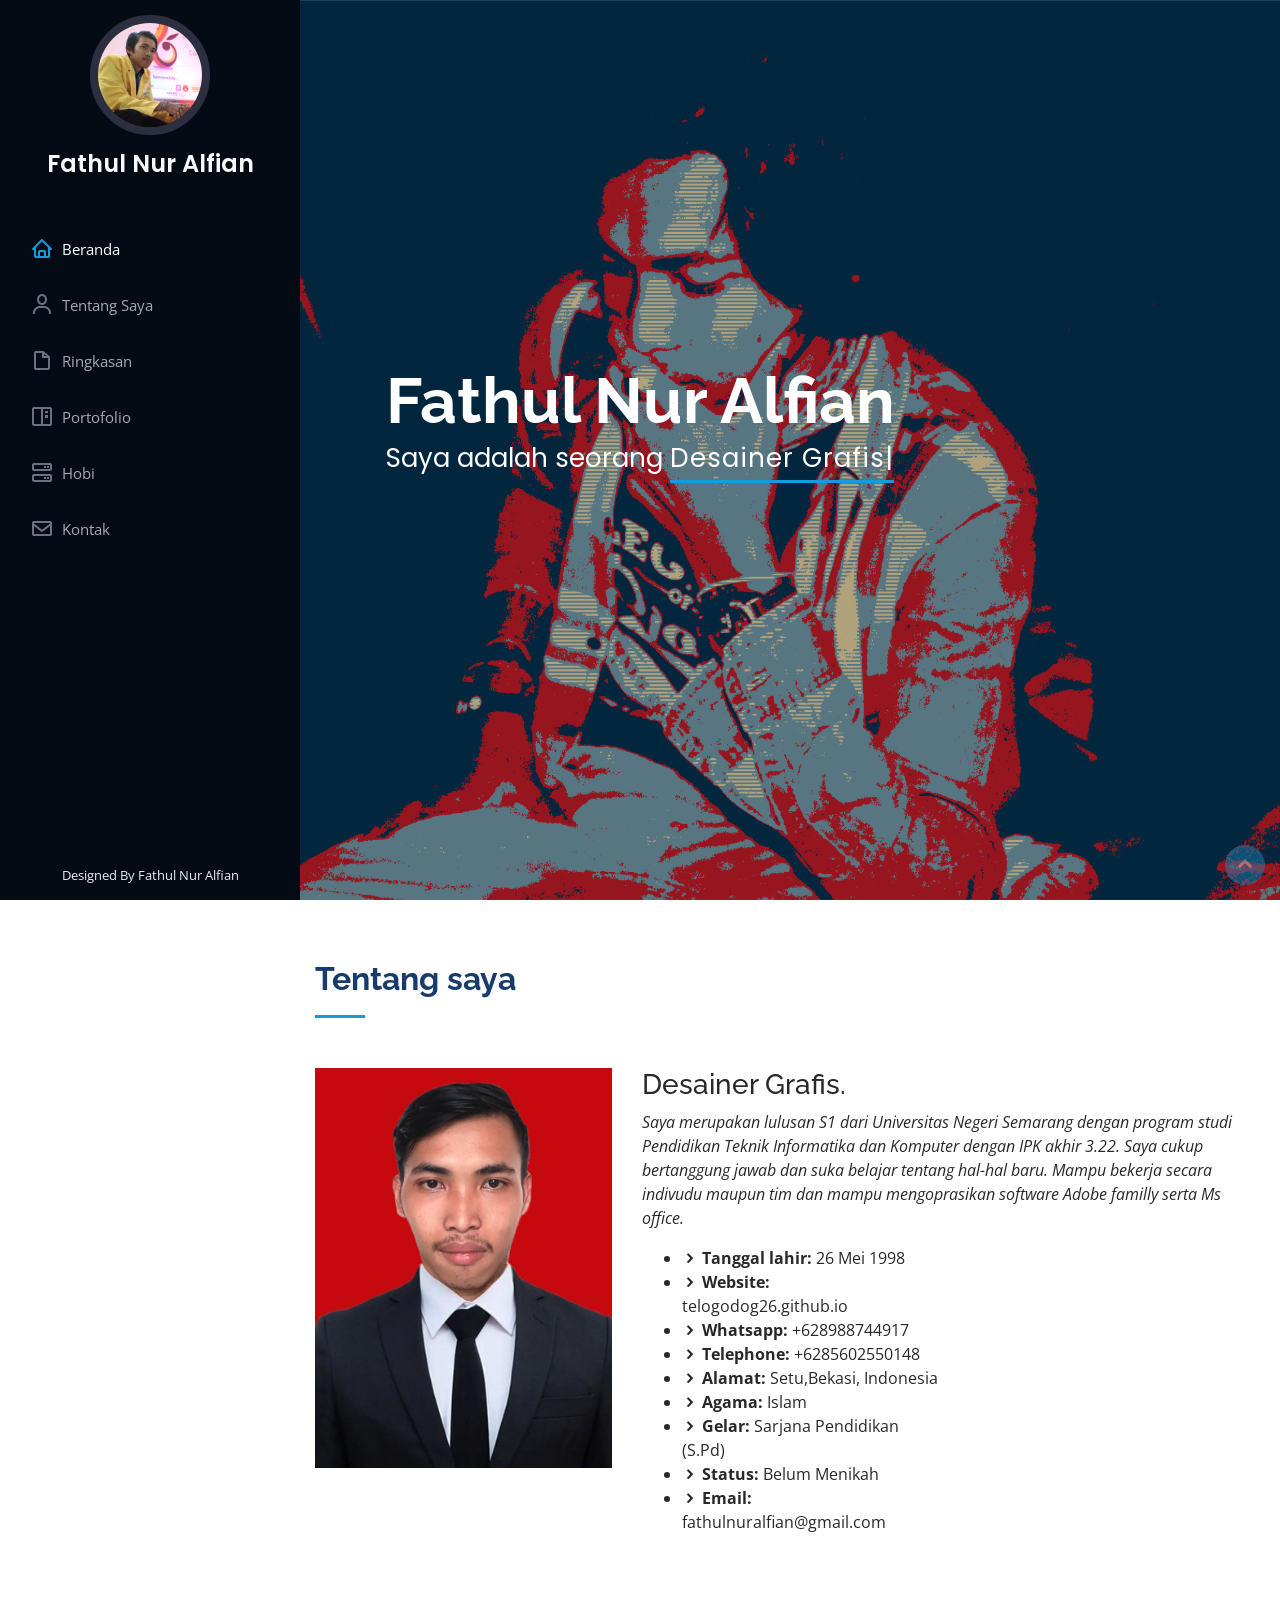
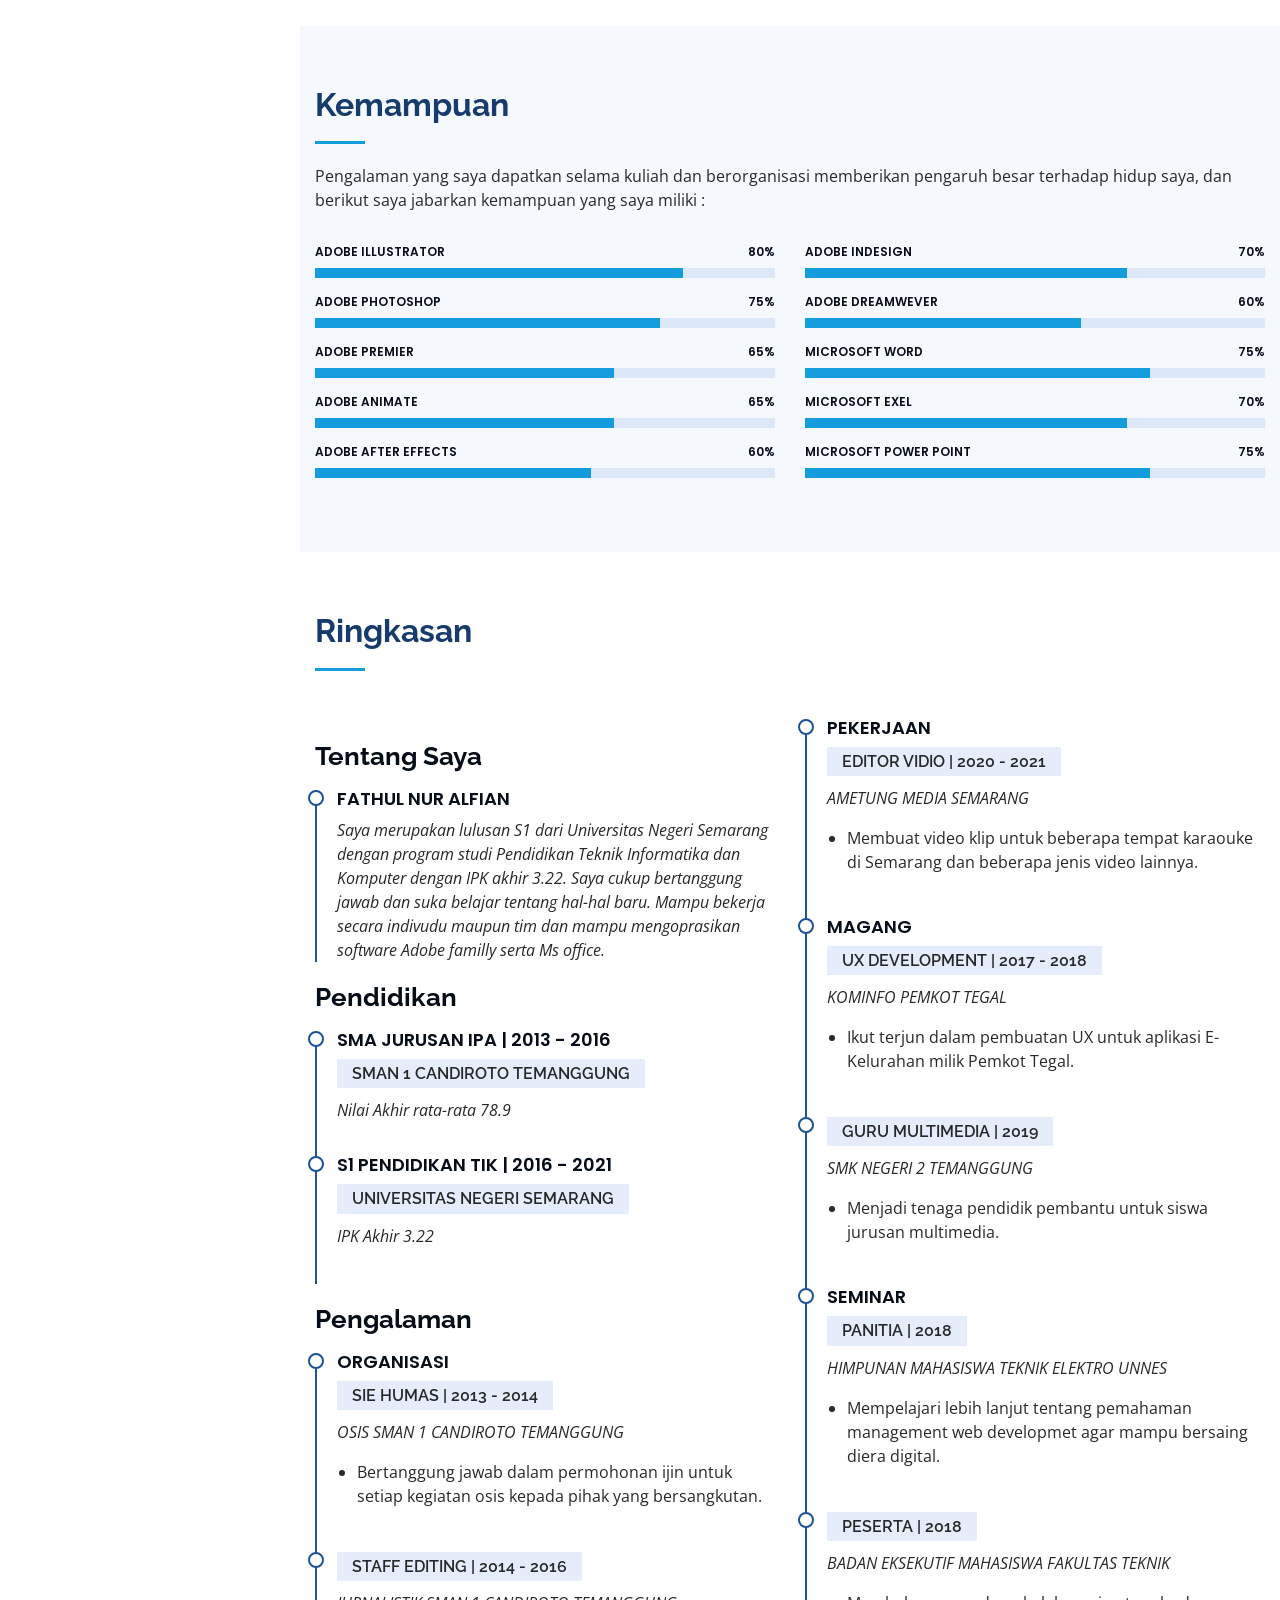
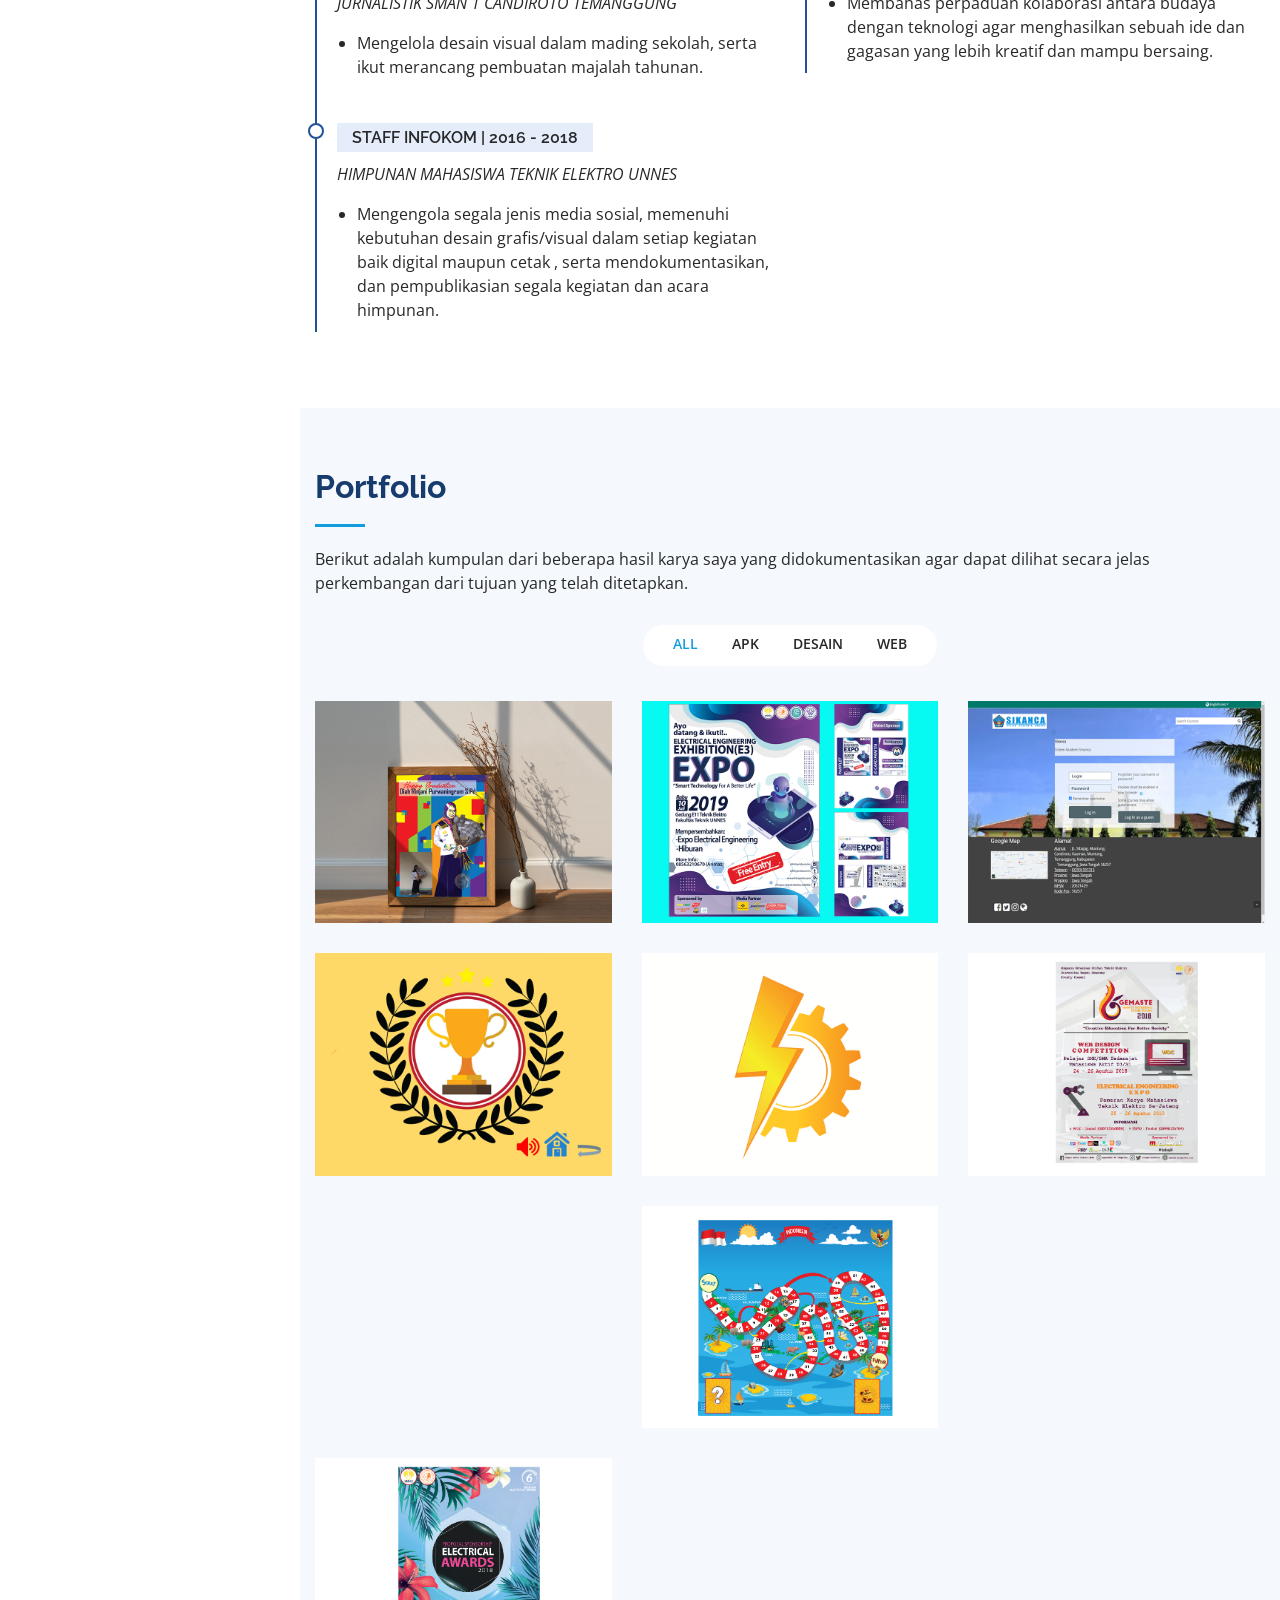
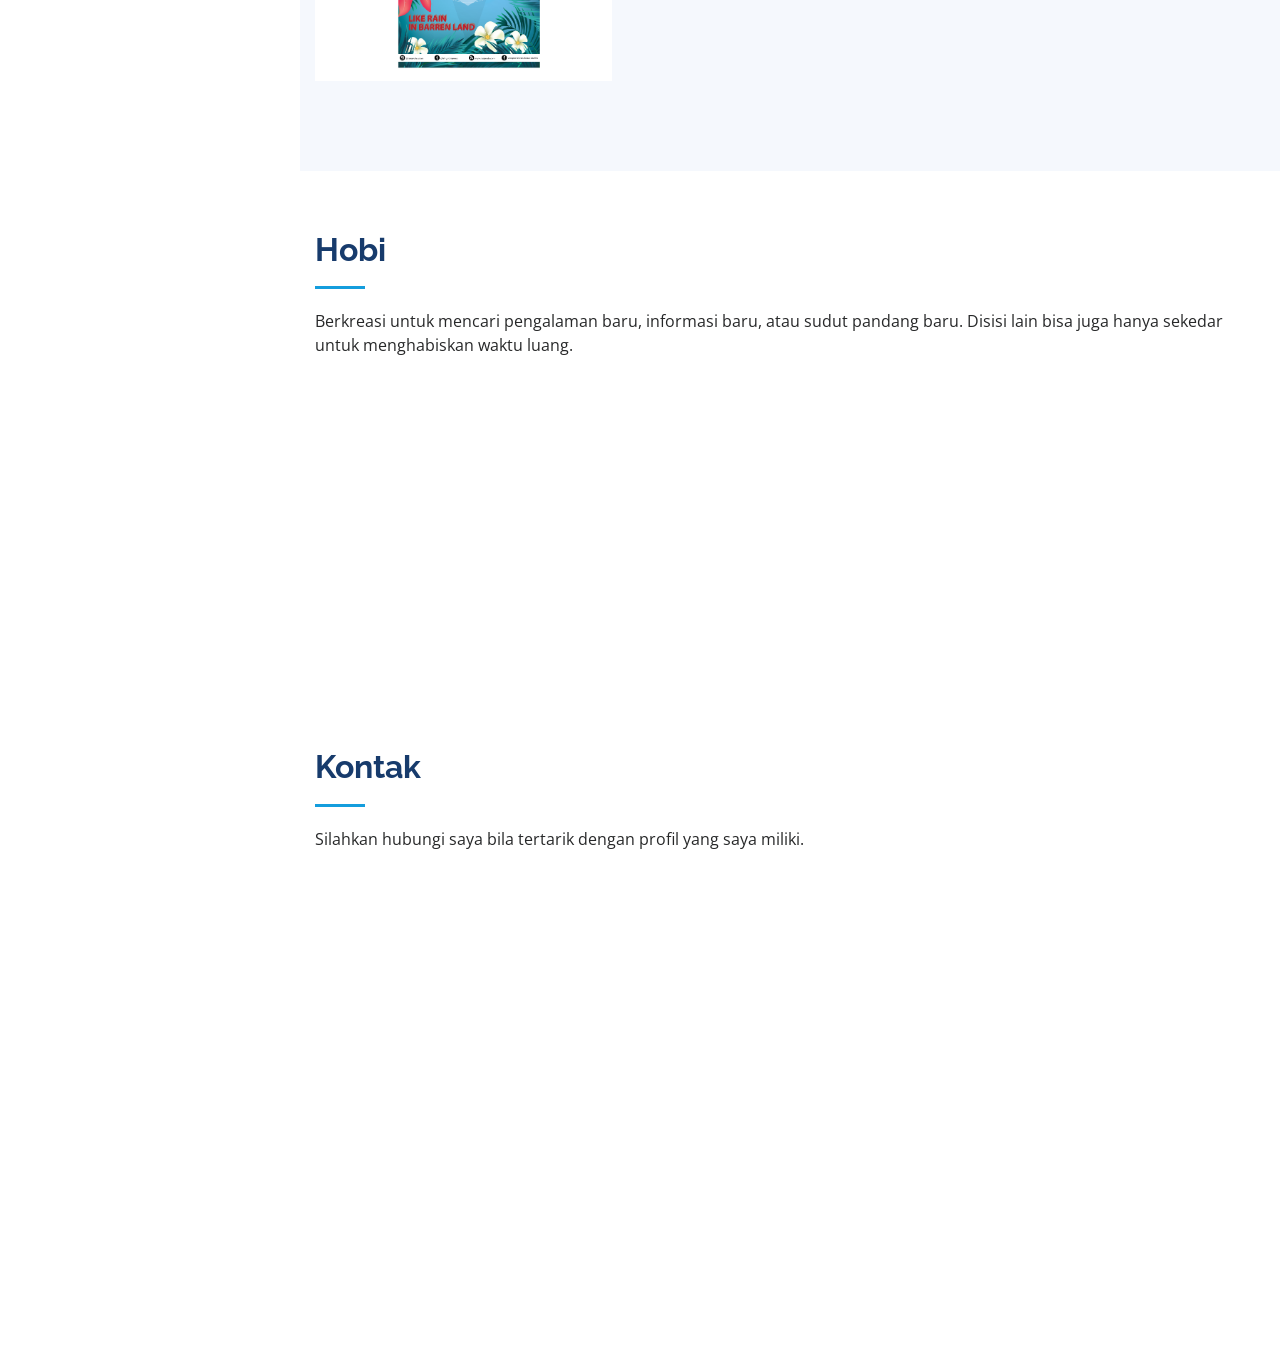
==== commit 6ba66254: "Update index.html" ====
--- a/index.html
+++ b/index.html
@@ -40,7 +40,7 @@
 
       <div class="profile">
         <img src="assets/img/profile-img.jpg" alt="" class="img-fluid rounded-circle">
-        <h1 class="text-light"><a href="-">Fathul Nur Alfian</a></h1>
+        <h1 class="text-light">Fathul Nur Alfian</a></h1>
         <div class="social-links mt-3 text-center">
           <!-- <a href="https://twitter.com/f_alfiand/" class="twitter"><i class="bx bxl-twitter"></i></a>
           <a href="#" class="facebook"><i class="bx bxl-facebook"></i></a>
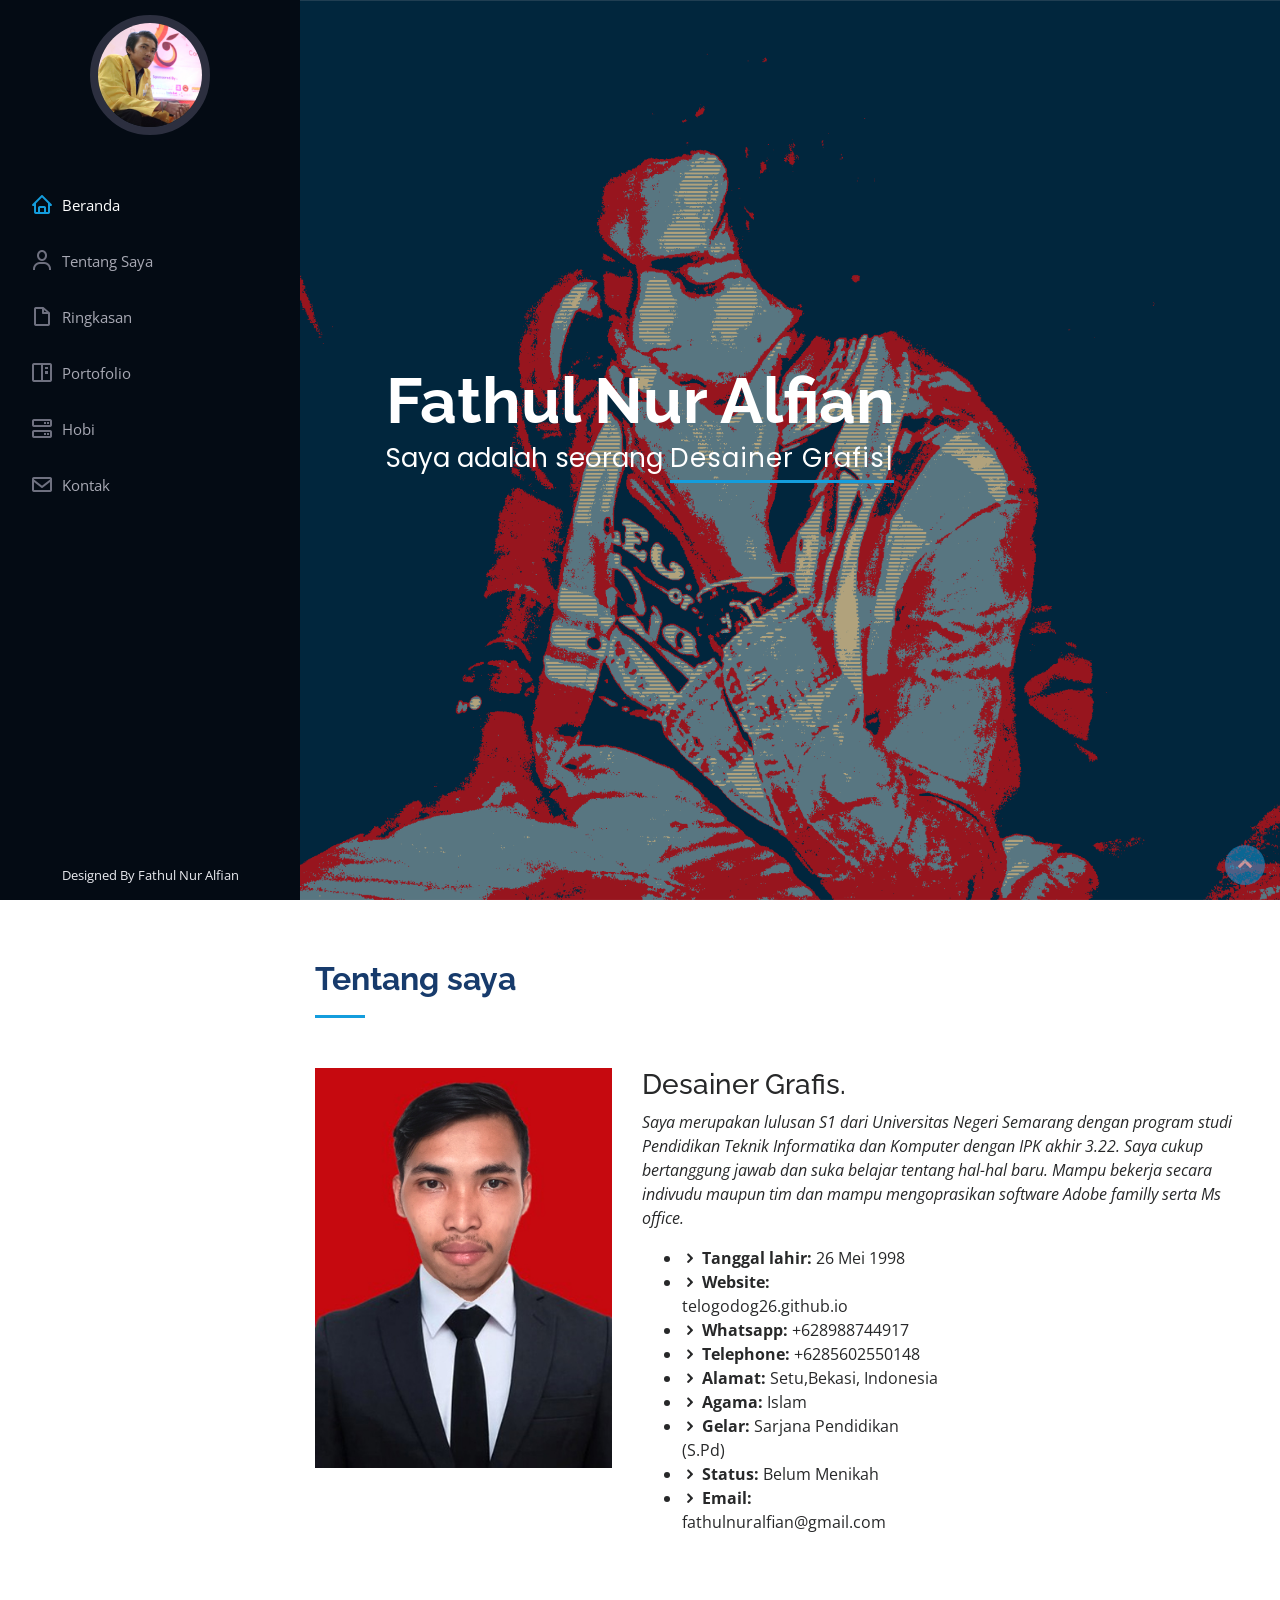
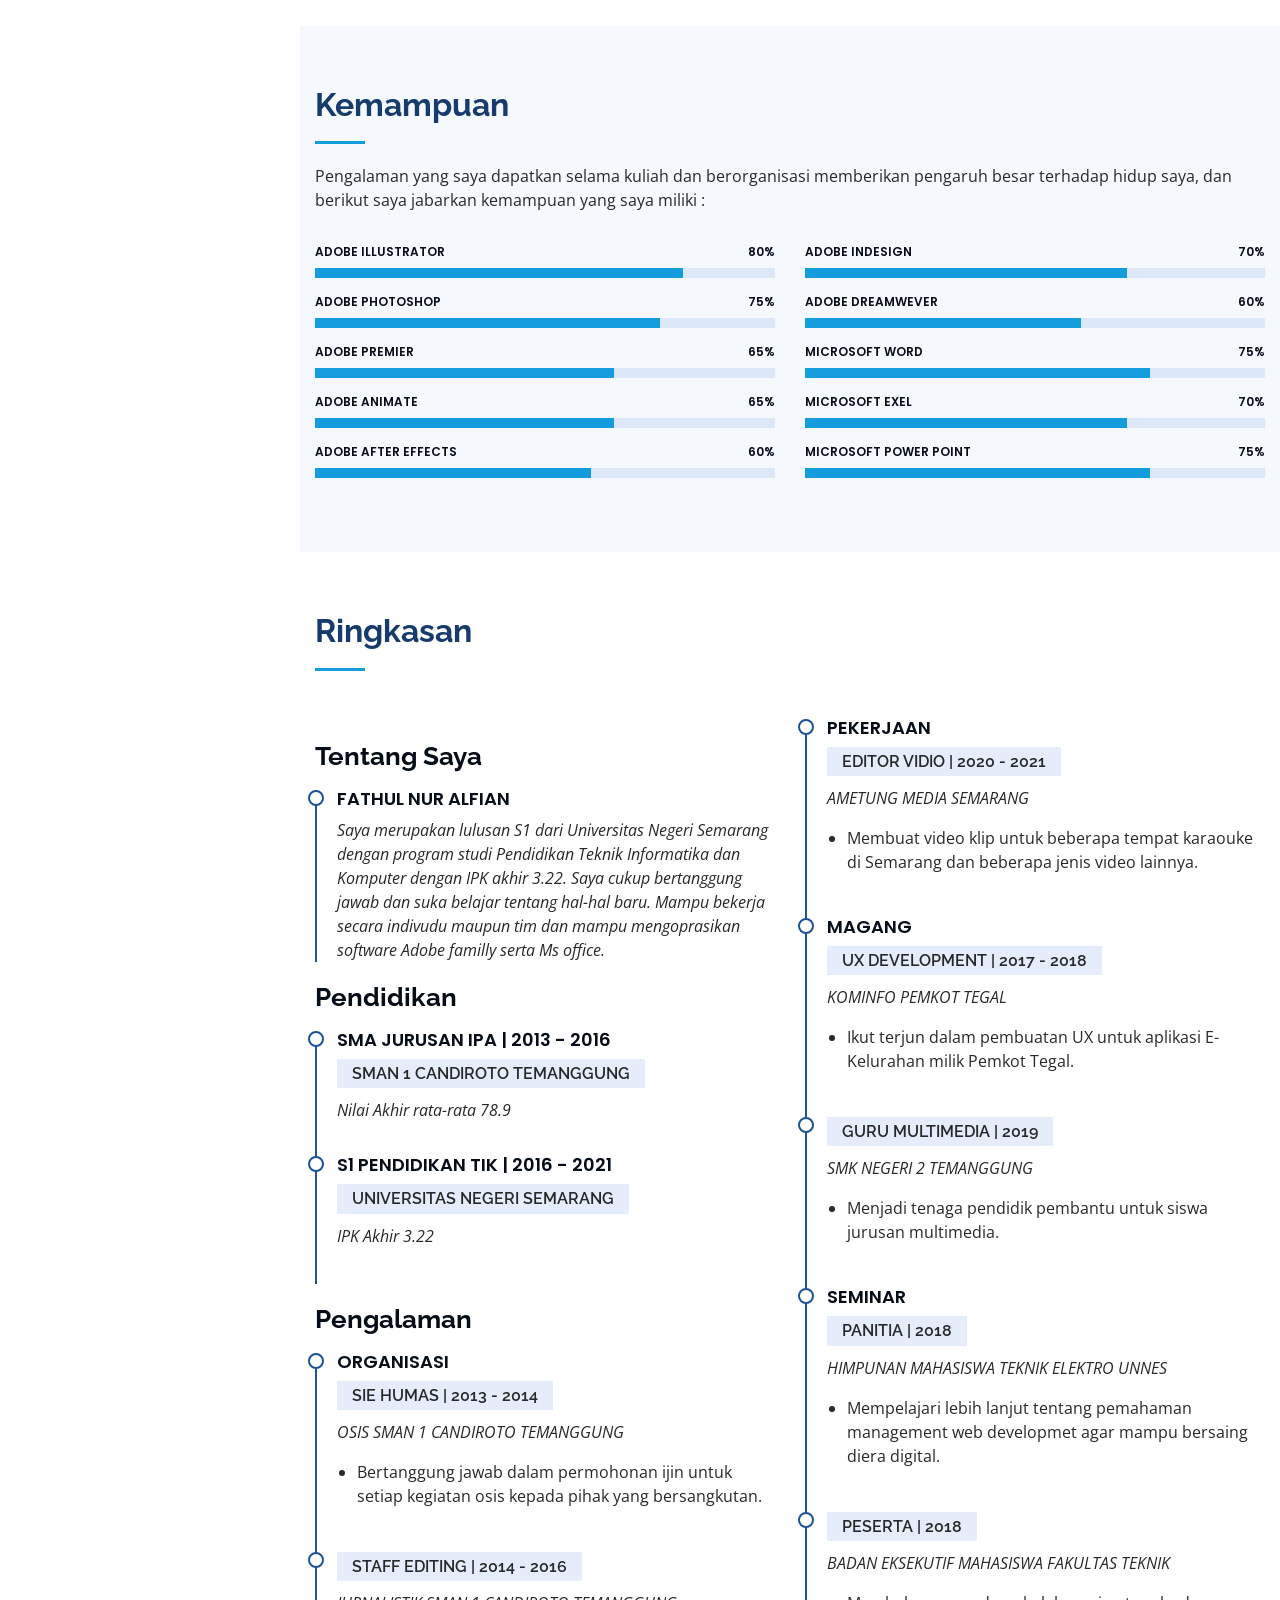
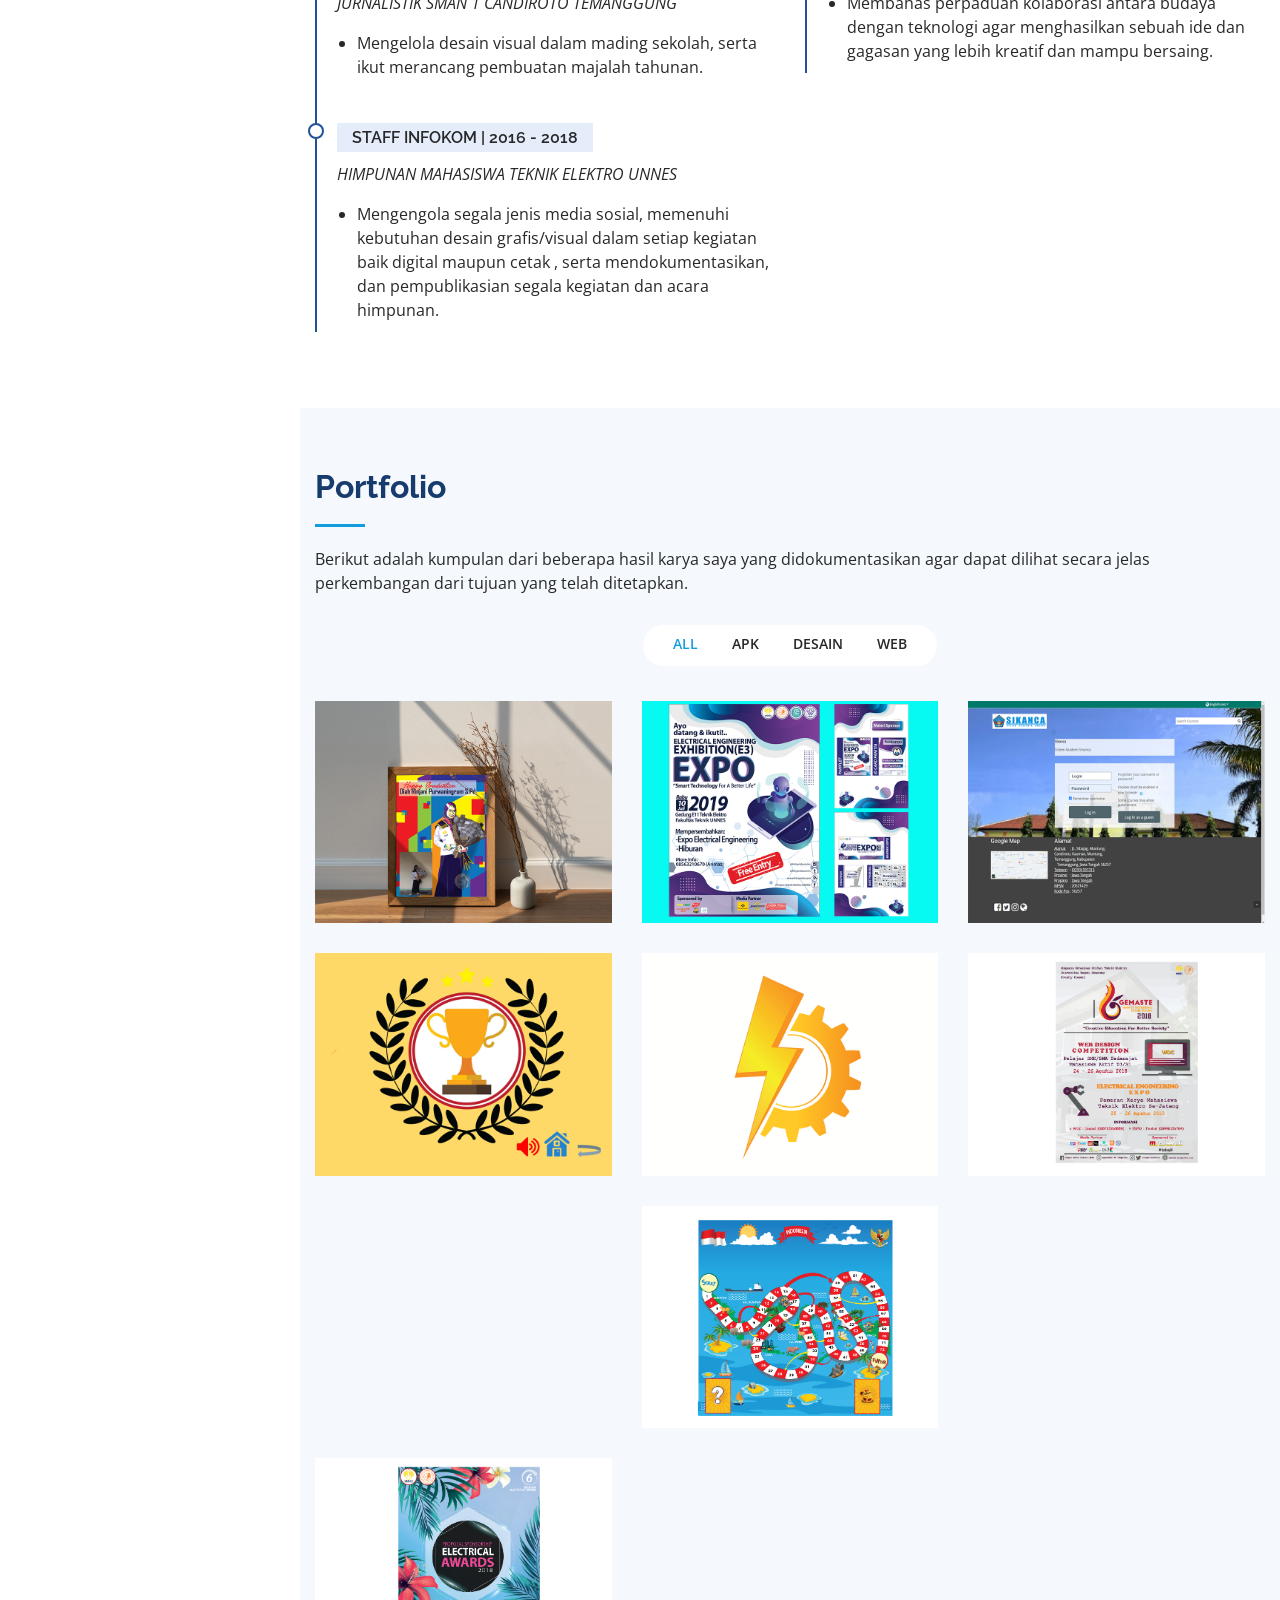
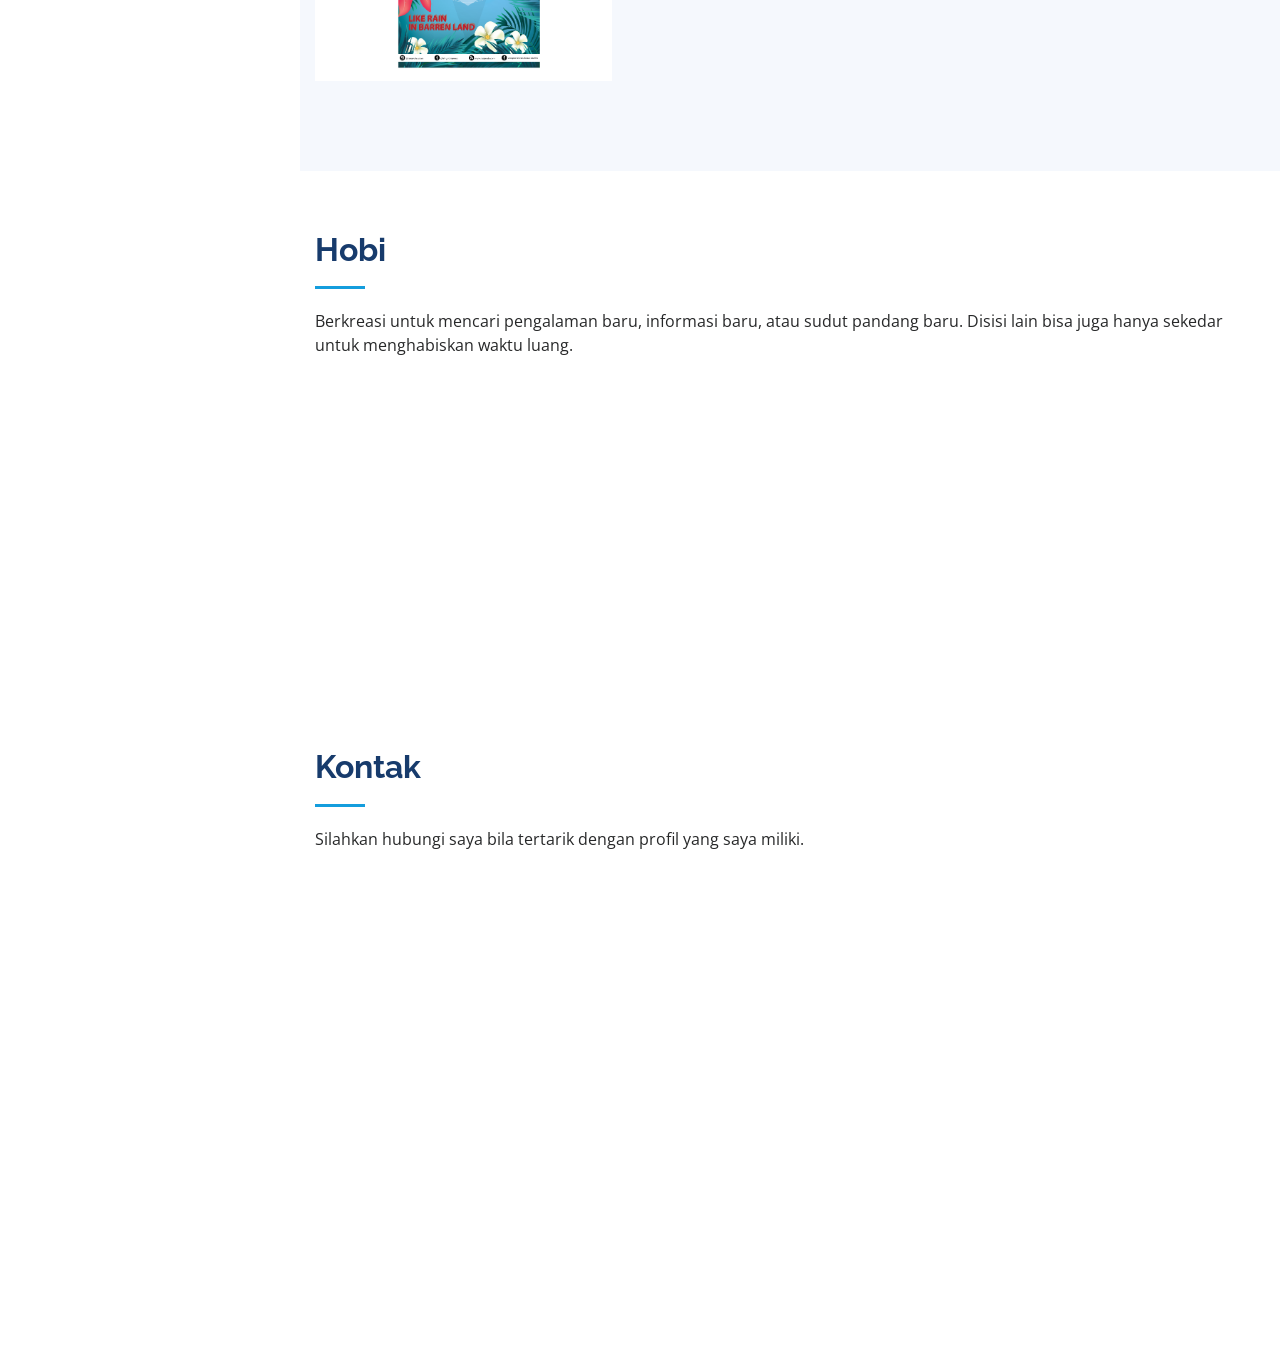
==== commit 7cf0fc65: "Update index.html" ====
--- a/index.html
+++ b/index.html
@@ -40,7 +40,7 @@
 
       <div class="profile">
         <img src="assets/img/profile-img.jpg" alt="" class="img-fluid rounded-circle">
-        <h1 class="text-light">Fathul Nur Alfian</a></h1>
+        <h1 Fathul Nur Alfian</a></h1>
         <div class="social-links mt-3 text-center">
           <!-- <a href="https://twitter.com/f_alfiand/" class="twitter"><i class="bx bxl-twitter"></i></a>
           <a href="#" class="facebook"><i class="bx bxl-facebook"></i></a>
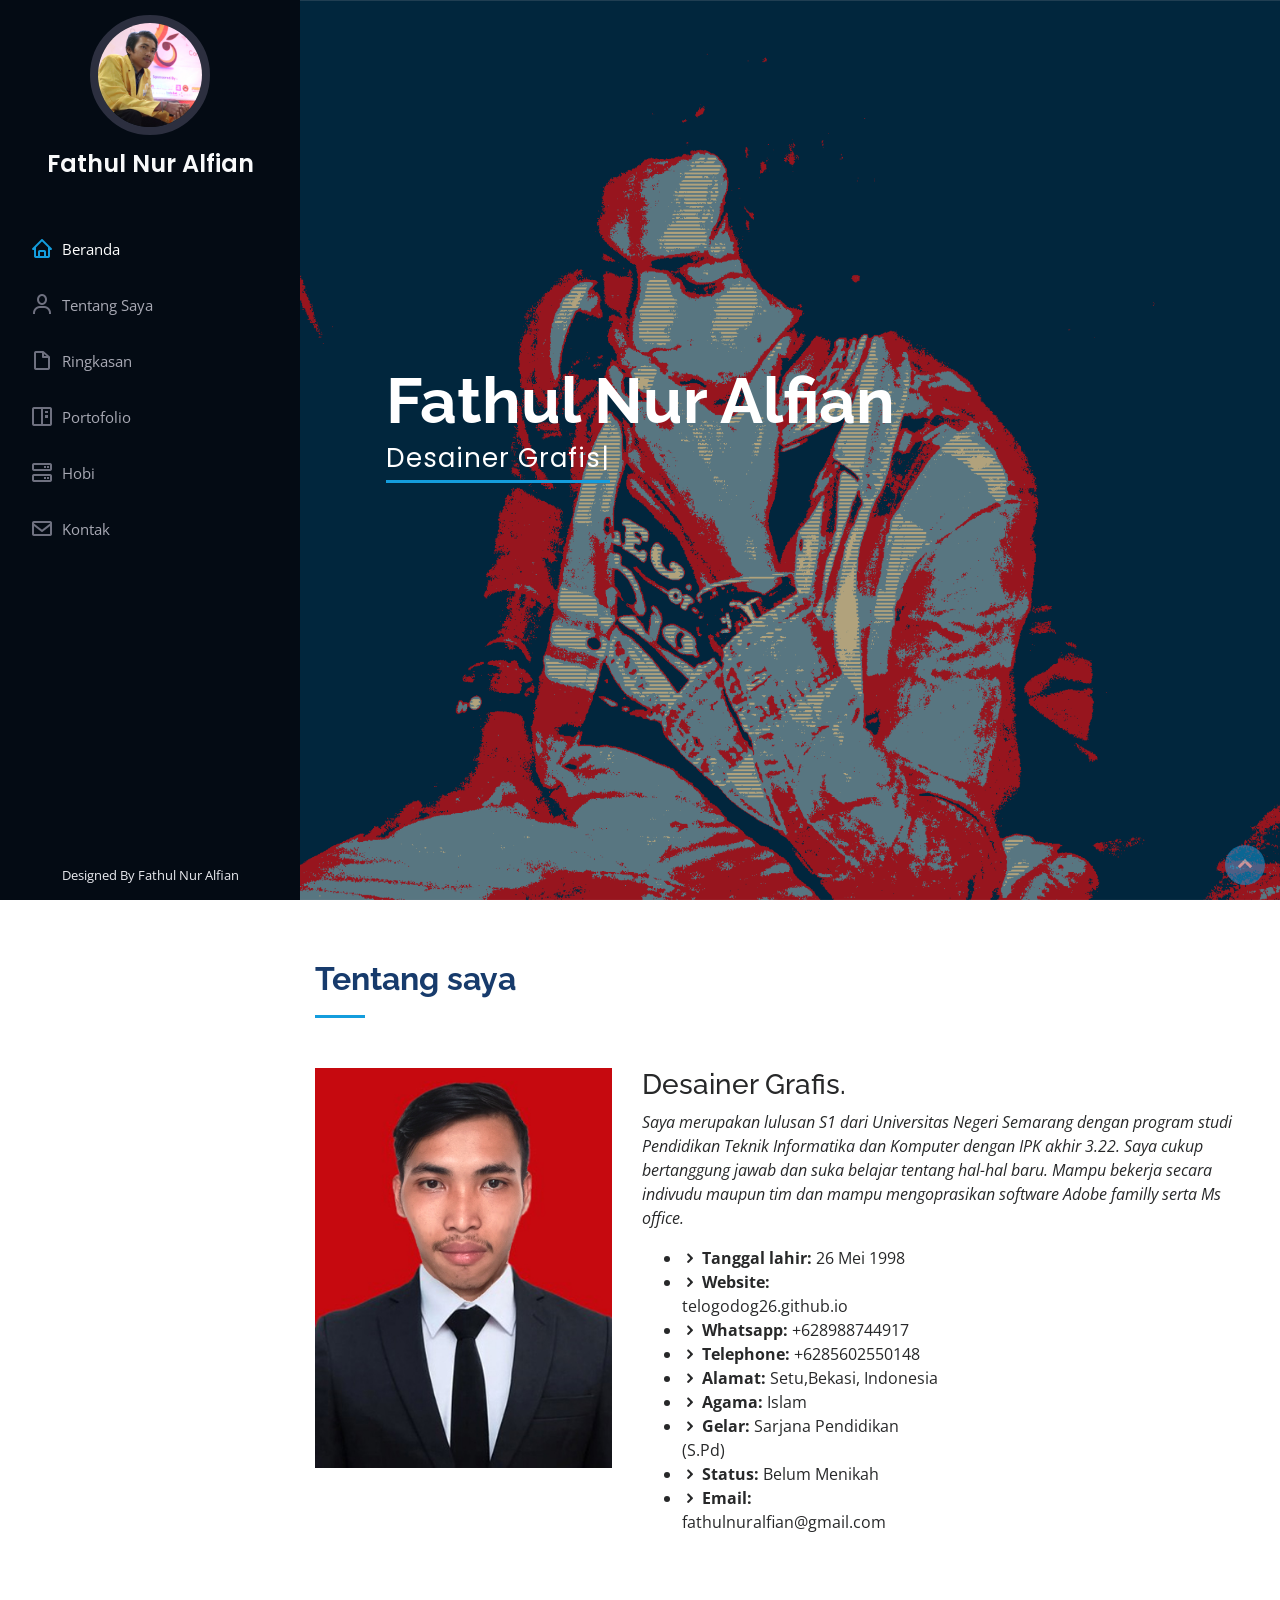
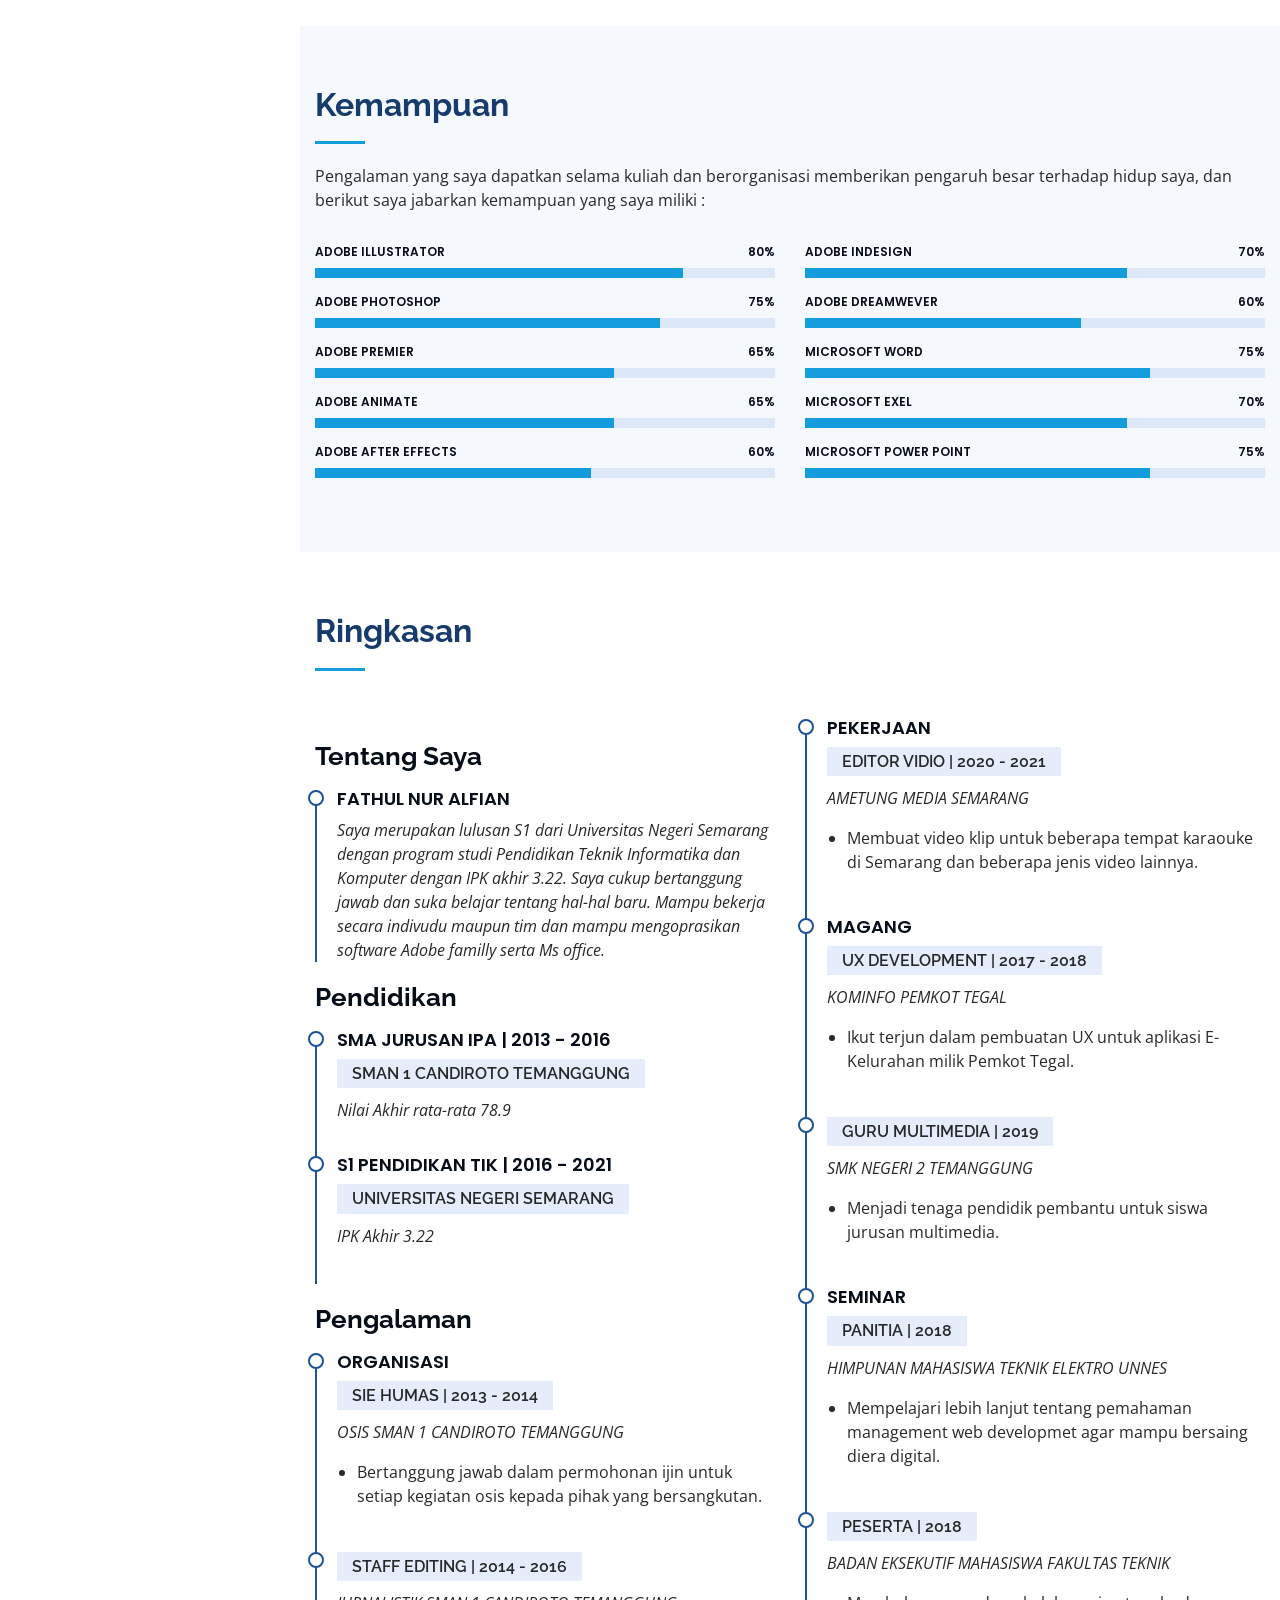
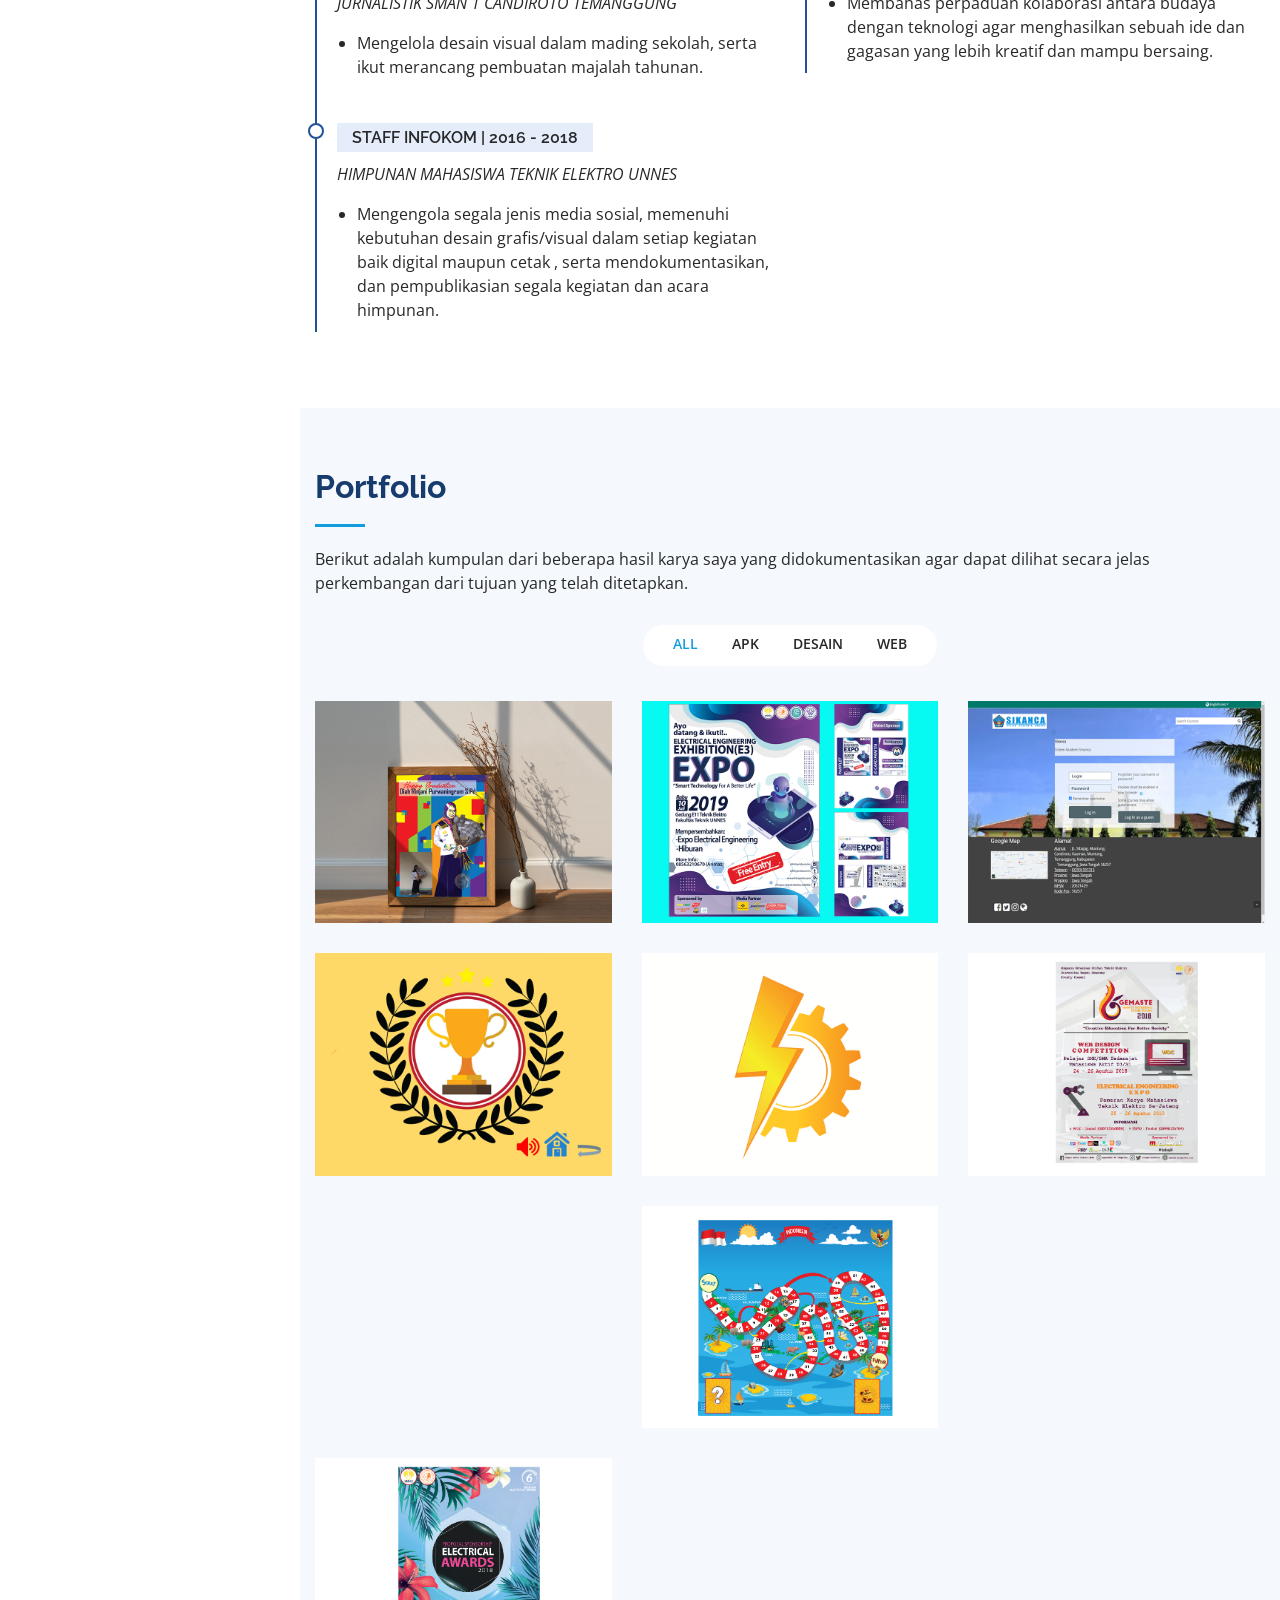
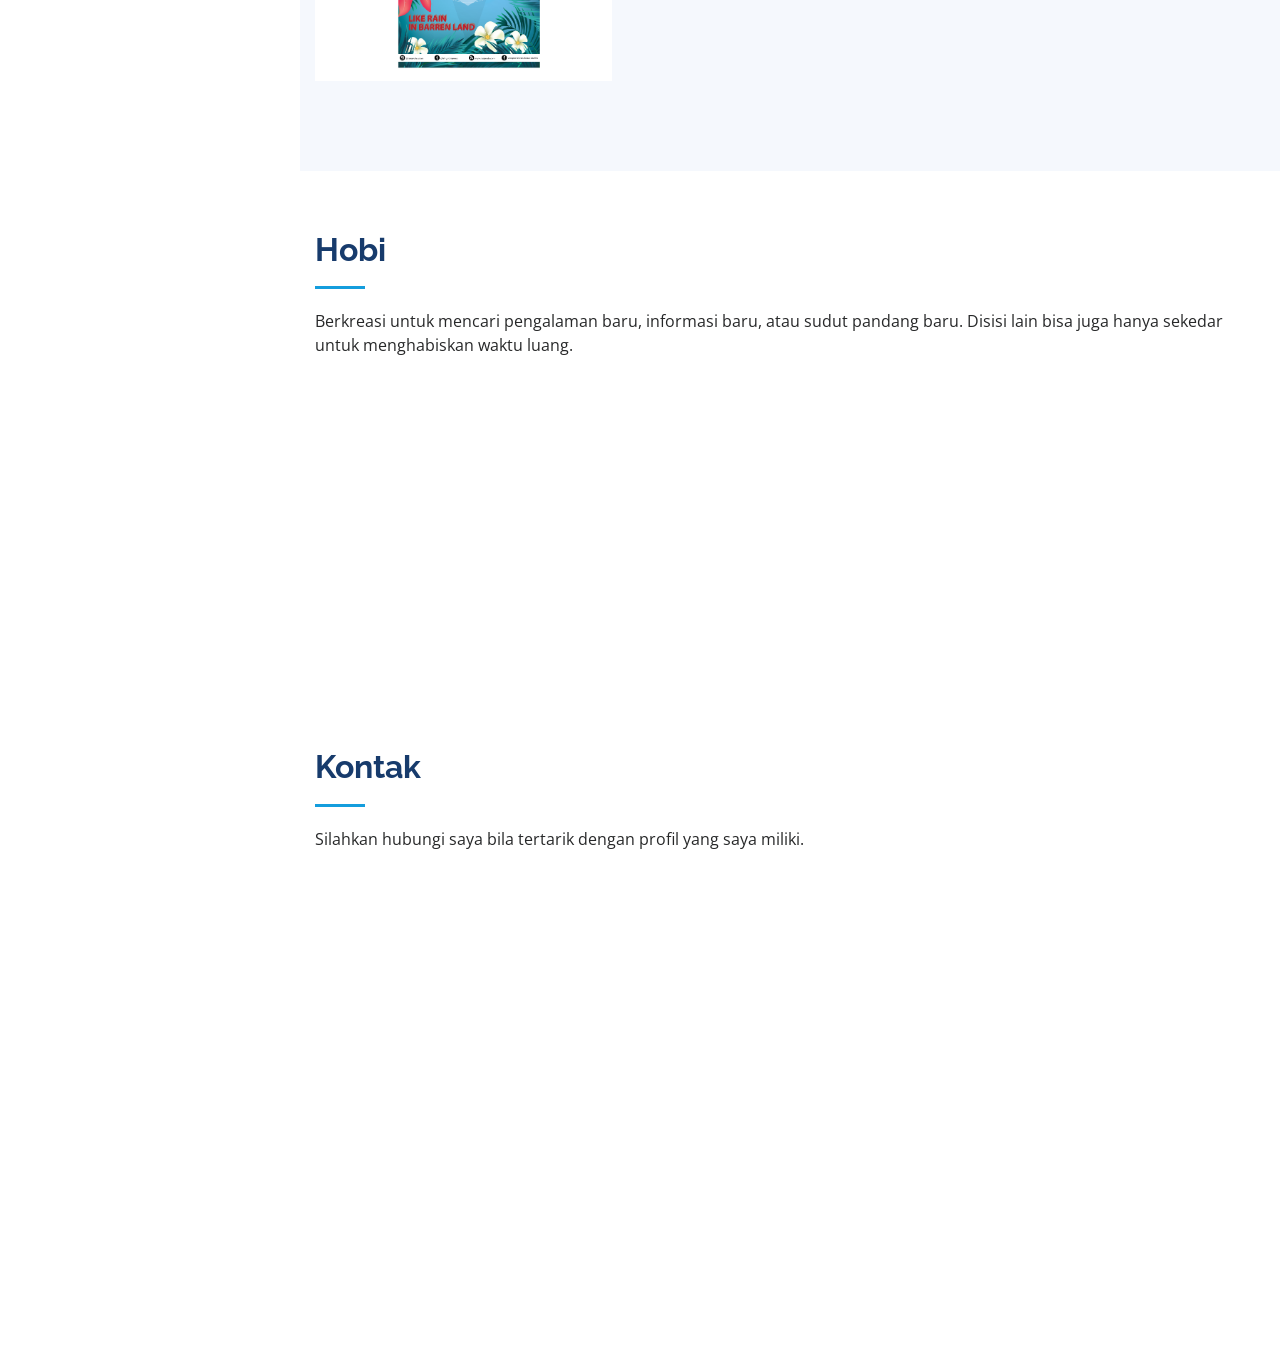
==== commit 054cacdb: "Update index.html" ====
--- a/index.html
+++ b/index.html
@@ -40,7 +40,7 @@
 
       <div class="profile">
         <img src="assets/img/profile-img.jpg" alt="" class="img-fluid rounded-circle">
-        <h1 Fathul Nur Alfian</a></h1>
+        <h1 class="text-light">Fathul Nur Alfian</a></h1>
         <div class="social-links mt-3 text-center">
           <!-- <a href="https://twitter.com/f_alfiand/" class="twitter"><i class="bx bxl-twitter"></i></a>
           <a href="#" class="facebook"><i class="bx bxl-facebook"></i></a>
@@ -70,7 +70,7 @@
   <section id="hero" class="d-flex flex-column justify-content-center align-items-center">
     <div class="hero-container" data-aos="fade-in">
       <h1>Fathul Nur Alfian</h1>
-      <p>Saya adalah seorang <span class="typed" data-typed-items="Desainer Grafis, Freelancer, Photographer"></span></p>
+      <p> <span class="typed" data-typed-items="Desainer Grafis, Freelancer, Photographer"></span></p>
     </div>
   </section><!-- End Hero -->
 
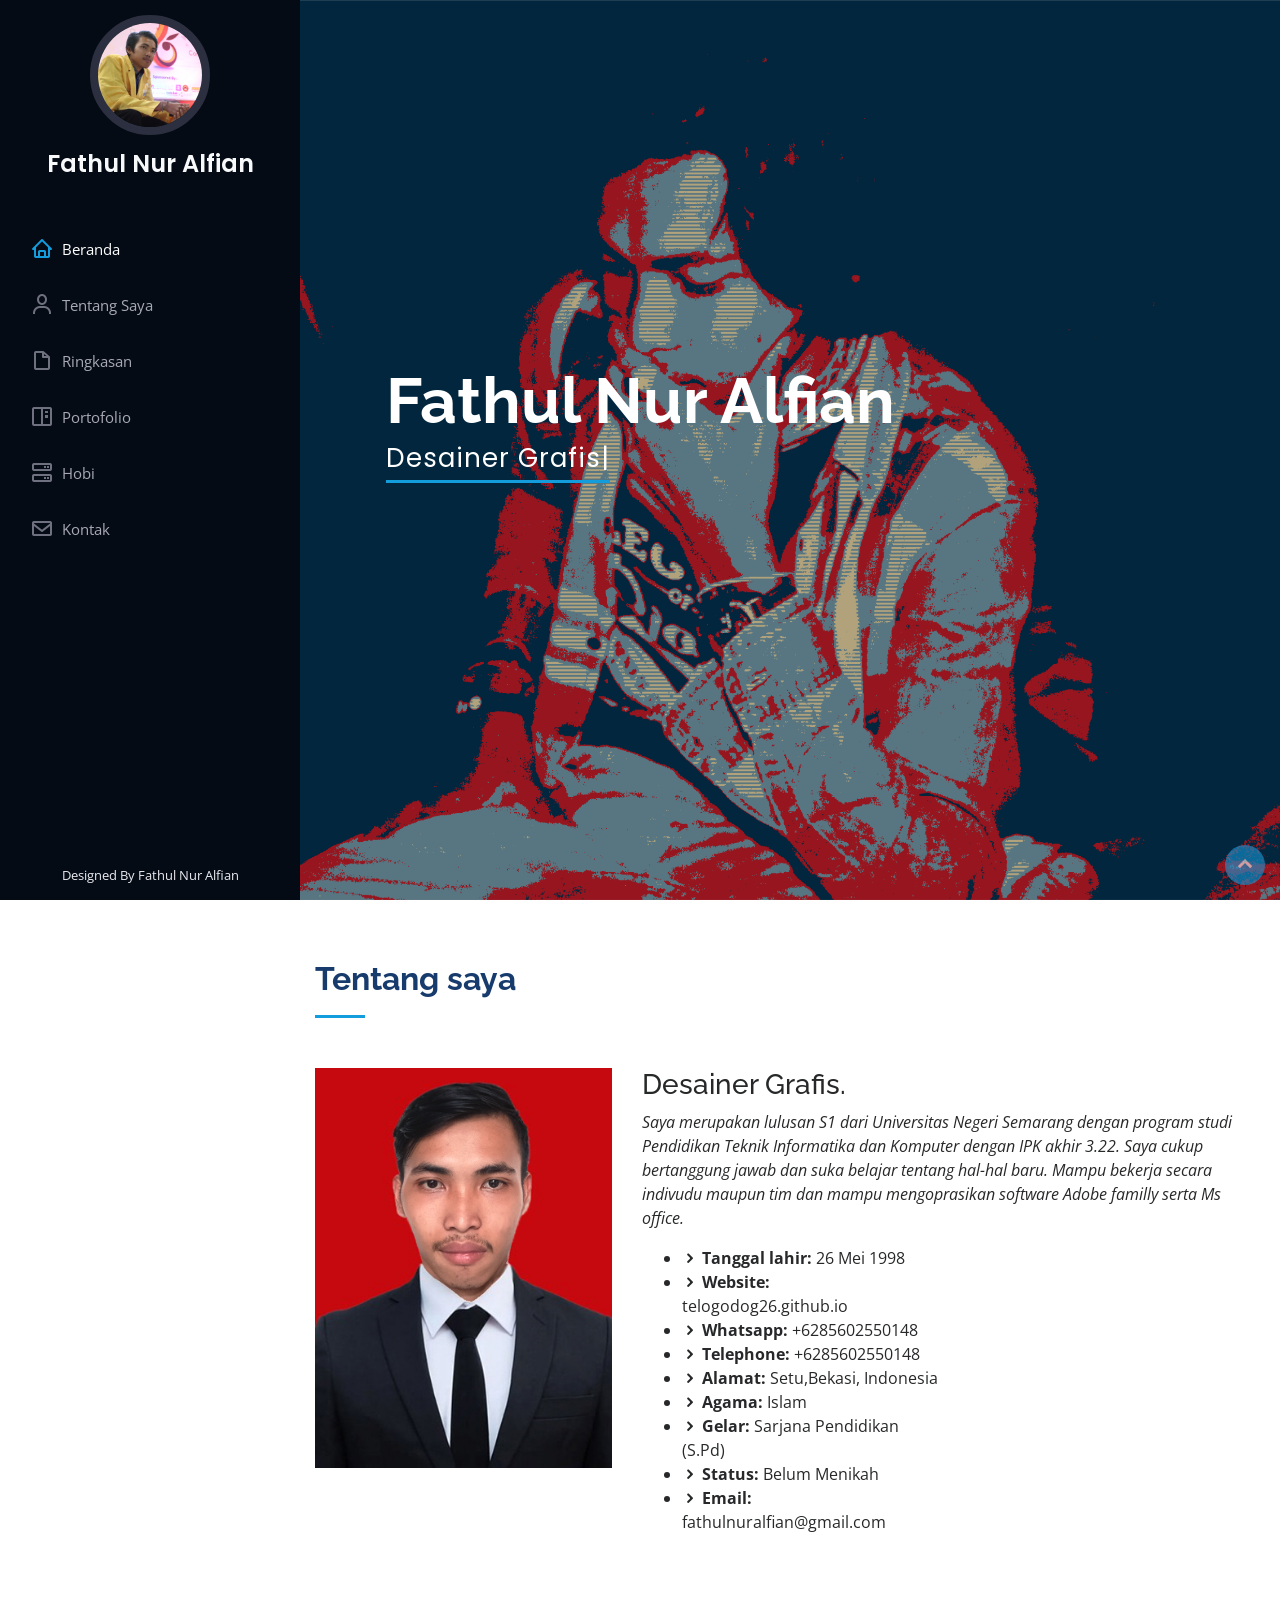
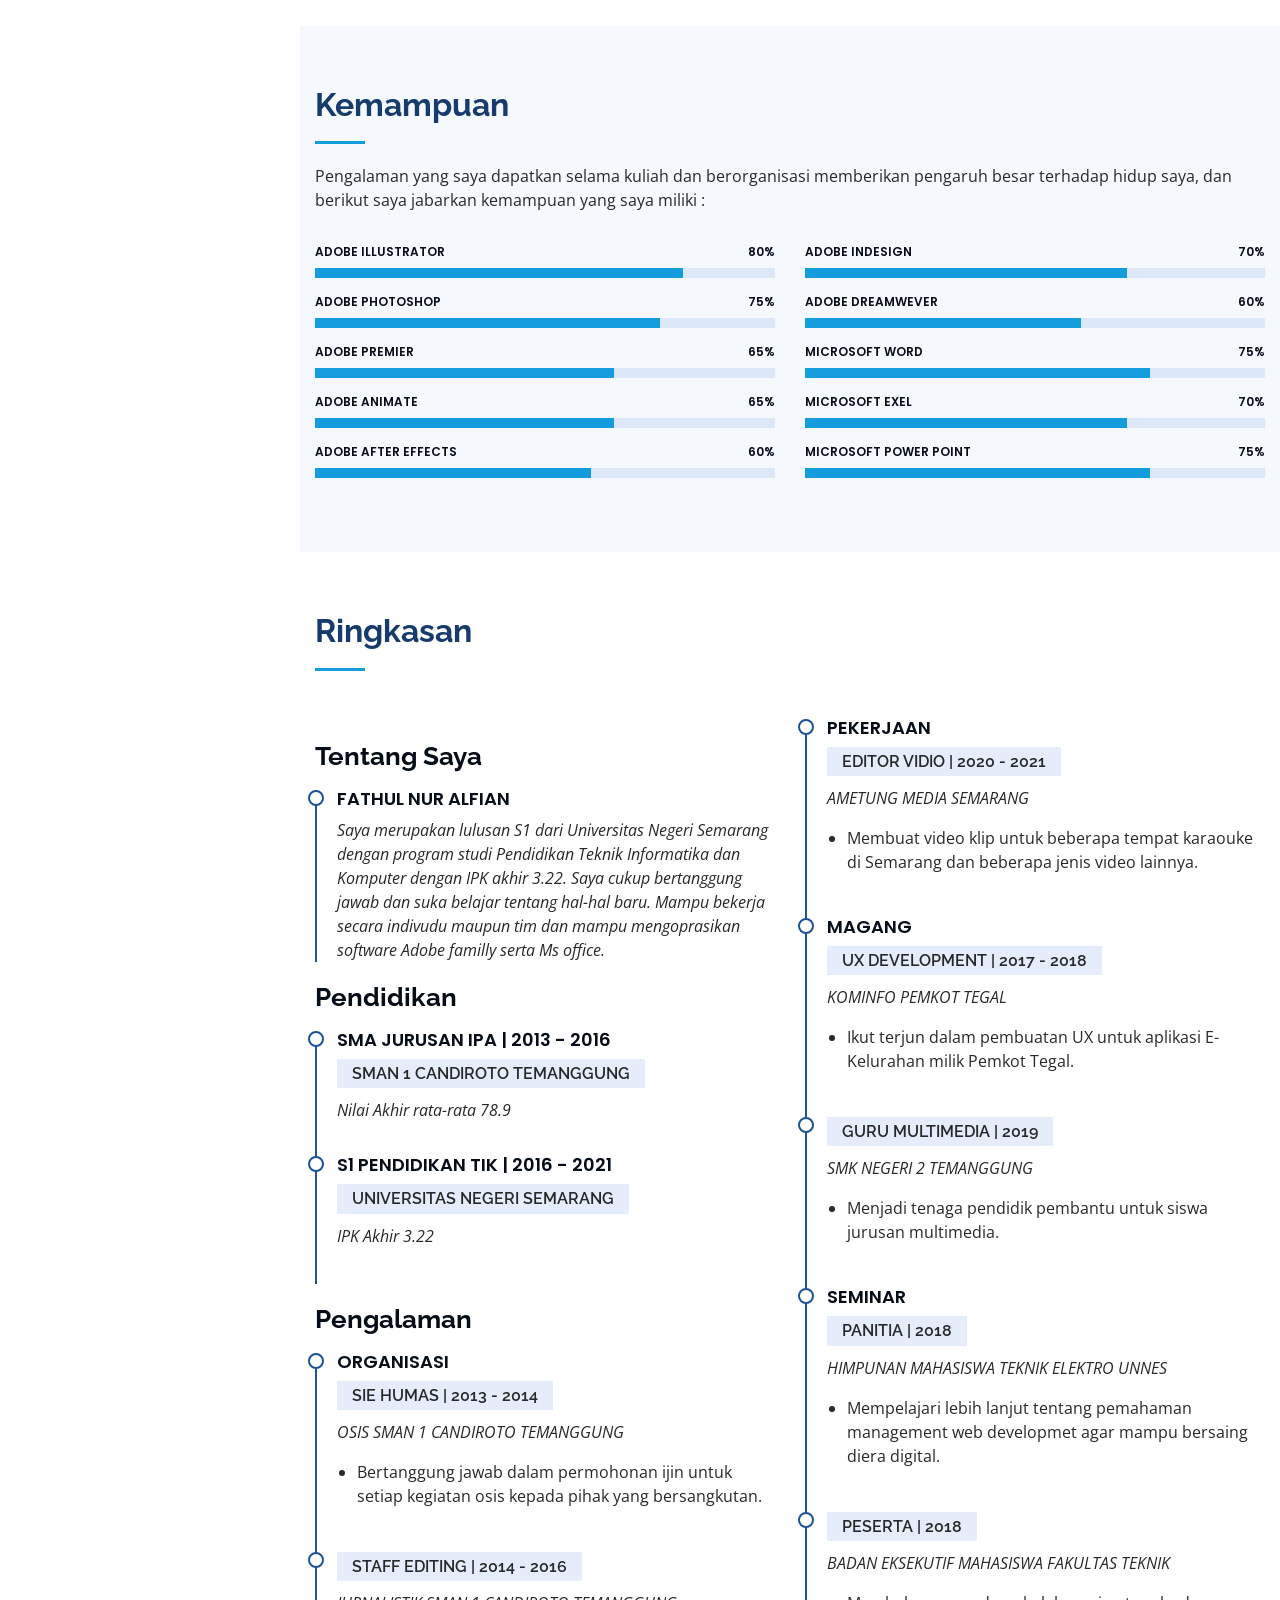
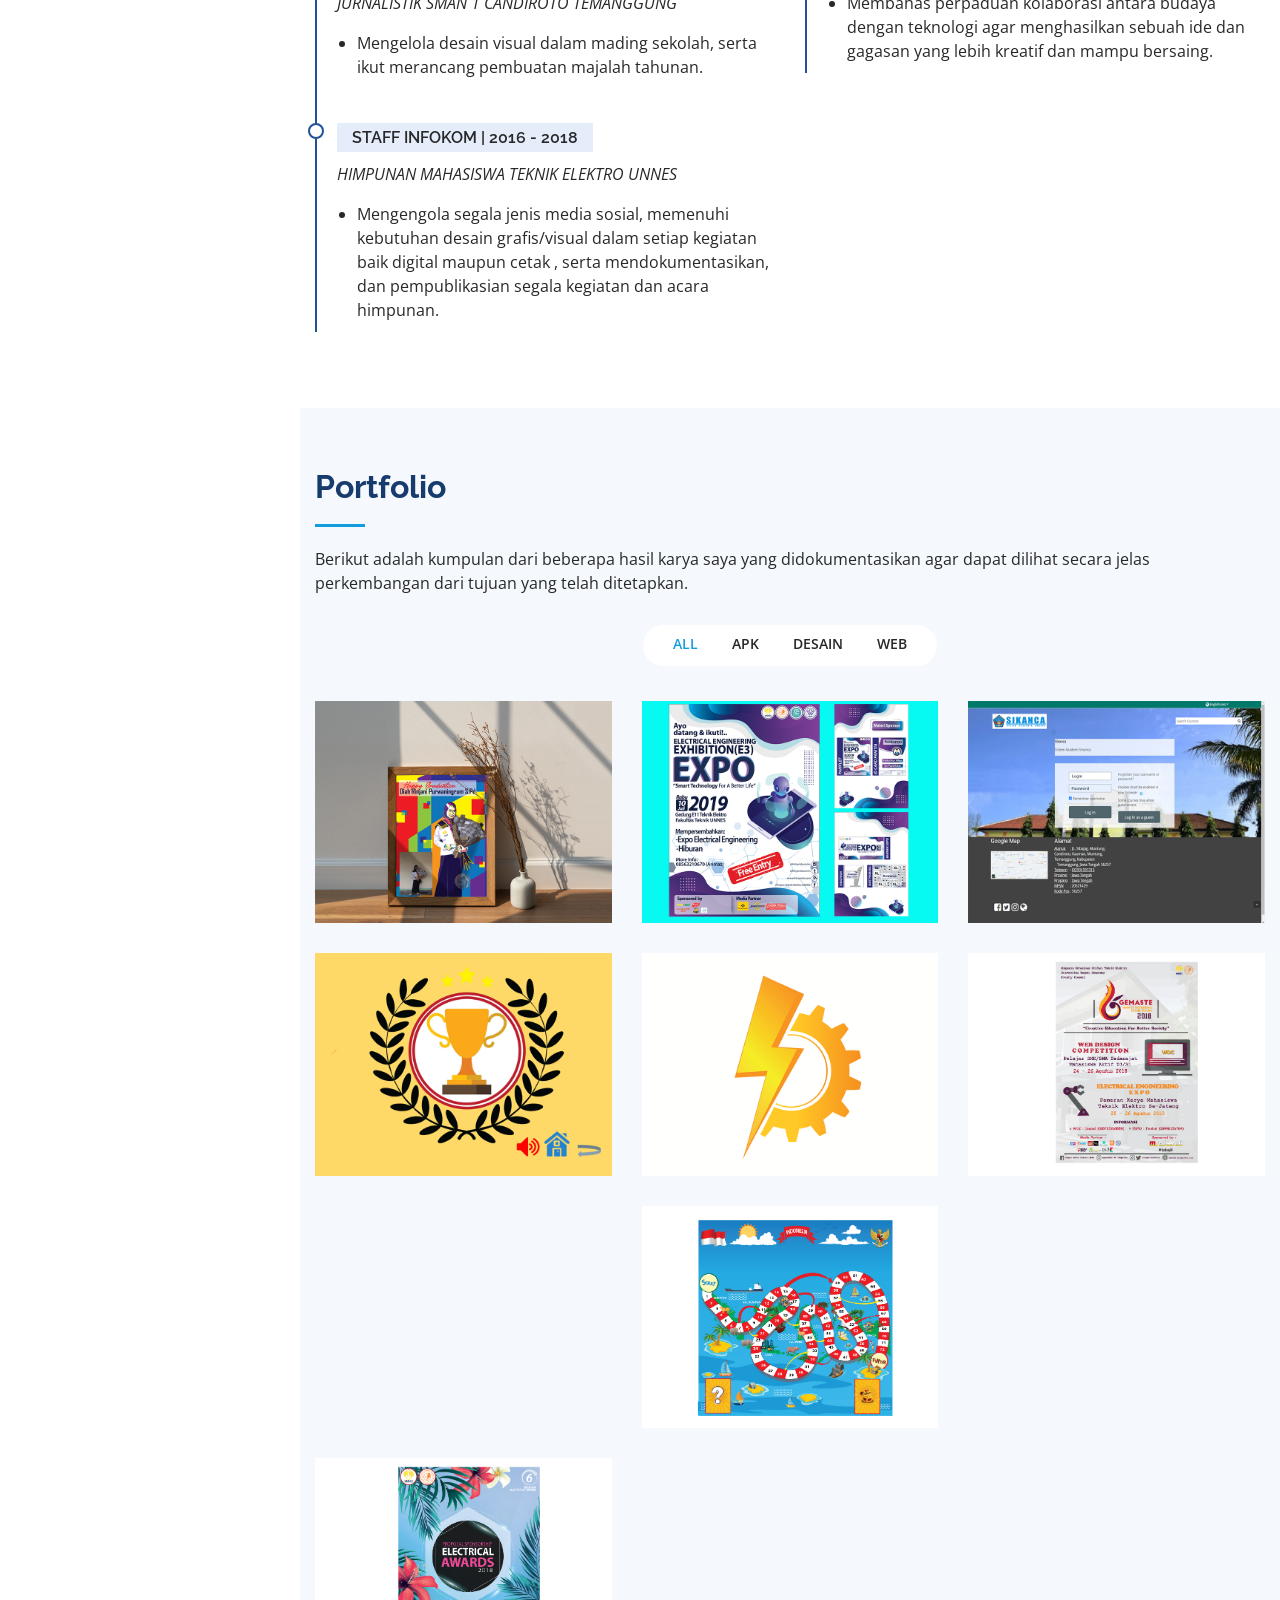
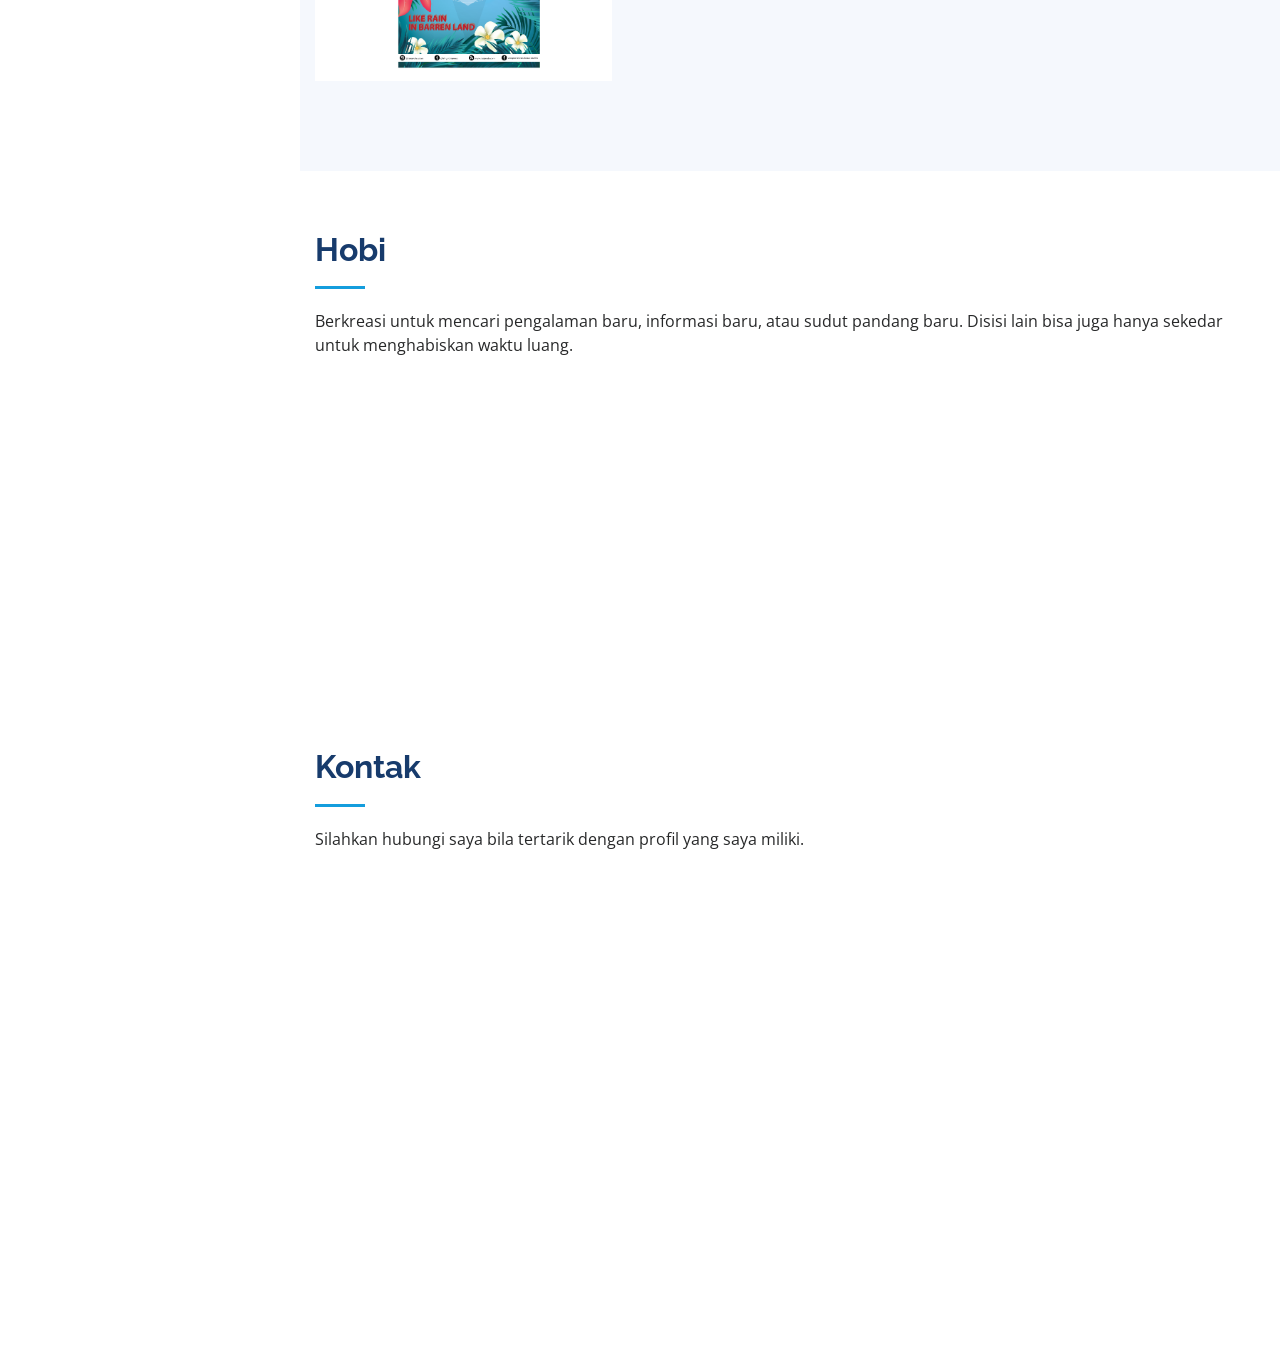
==== commit 54f879e4: "Update index.html" ====
--- a/index.html
+++ b/index.html
@@ -99,7 +99,7 @@
                 <ul>
                   <li><i class="icofont-rounded-right"></i> <strong>Tanggal lahir:</strong> 26 Mei 1998</li>
                   <li><i class="icofont-rounded-right"></i> <strong>Website:</strong> telogodog26.github.io</li>
-                  <li><i class="icofont-rounded-right"></i> <strong>Whatsapp:</strong> +628988744917</li>
+                  <li><i class="icofont-rounded-right"></i> <strong>Whatsapp:</strong> +6285602550148</li>
 		  <li><i class="icofont-rounded-right"></i> <strong>Telephone:</strong> +6285602550148</li>
                   <li><i class="icofont-rounded-right"></i> <strong>Alamat:</strong> Setu,Bekasi, Indonesia</li>
                   <li><i class="icofont-rounded-right"></i> <strong>Agama:</strong> Islam</li>
@@ -582,7 +582,7 @@
 		<div class="whatsapp">
                 <i class="icofont-whatsapp"></i>
                 <h4>Whatsapp:</h4>
-                <p>+628988744917</p>
+                <p>+6285602550148</p>
               </div>
 
               
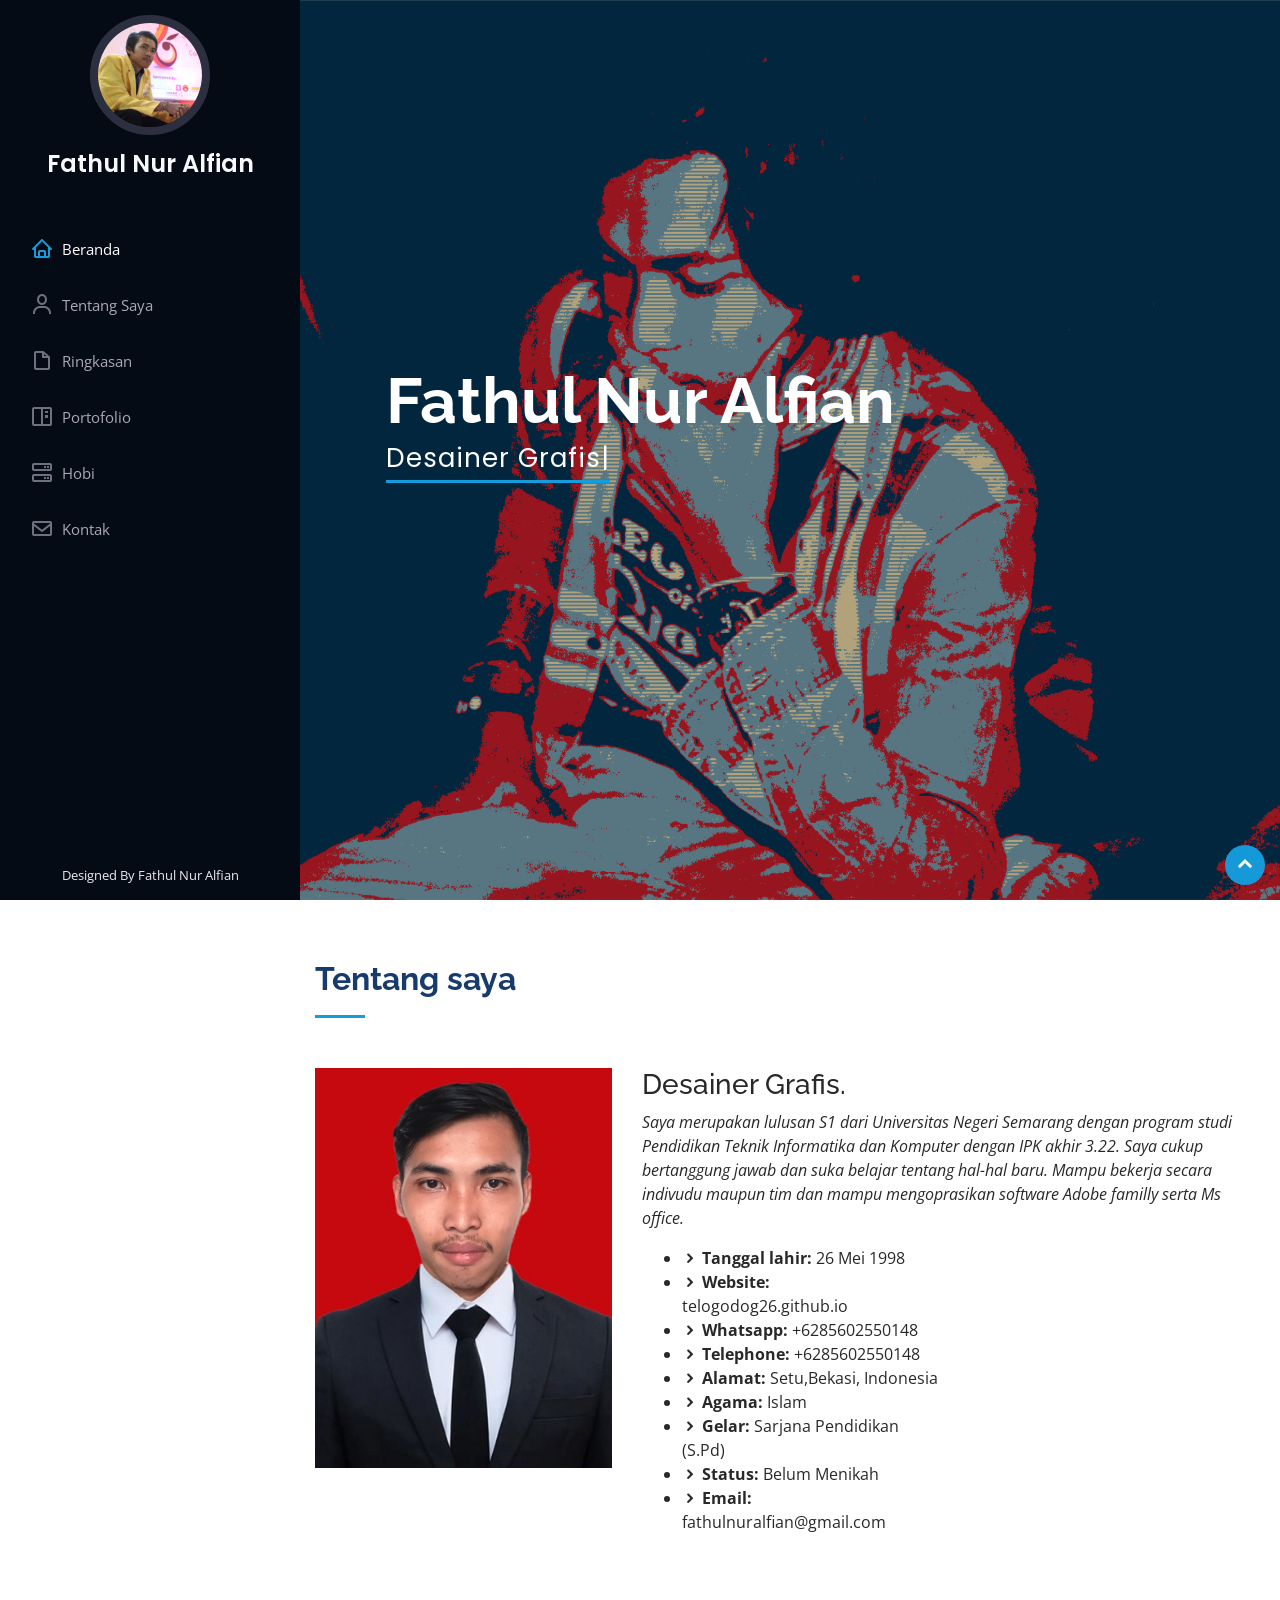
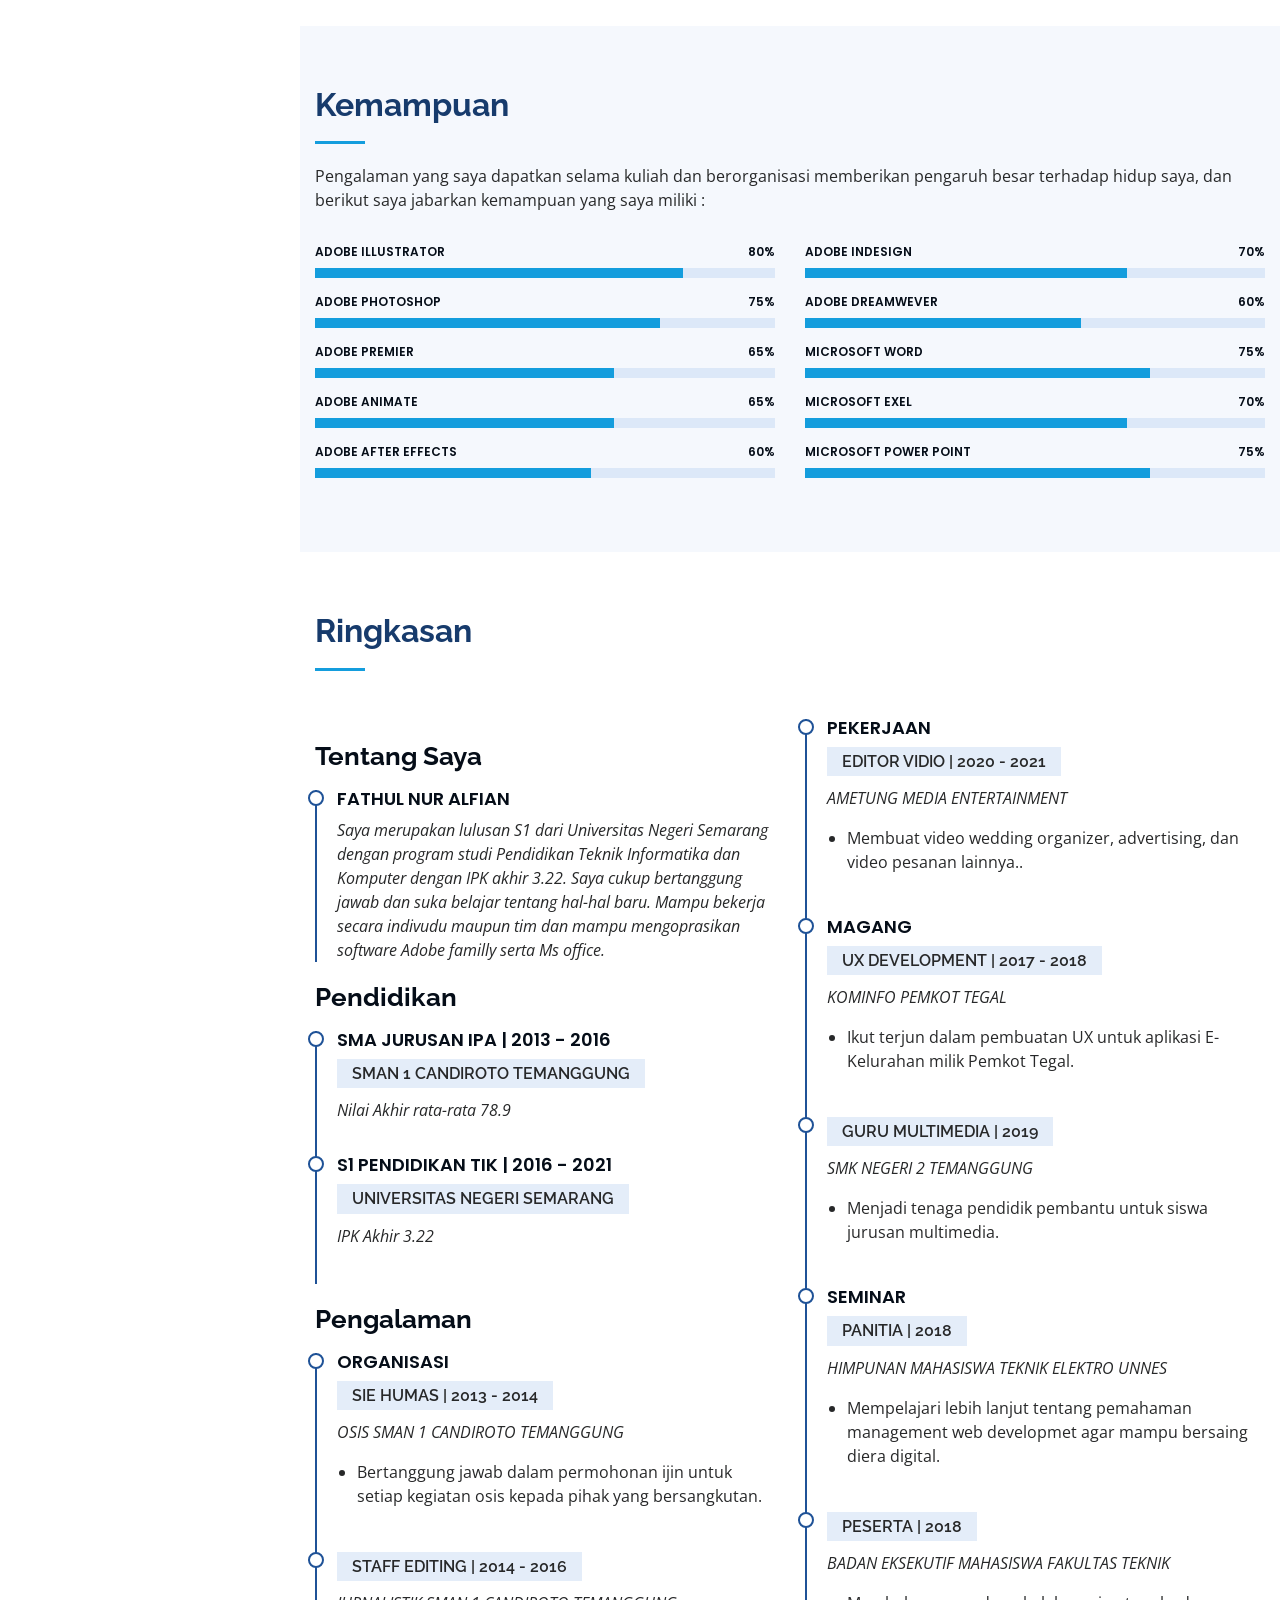
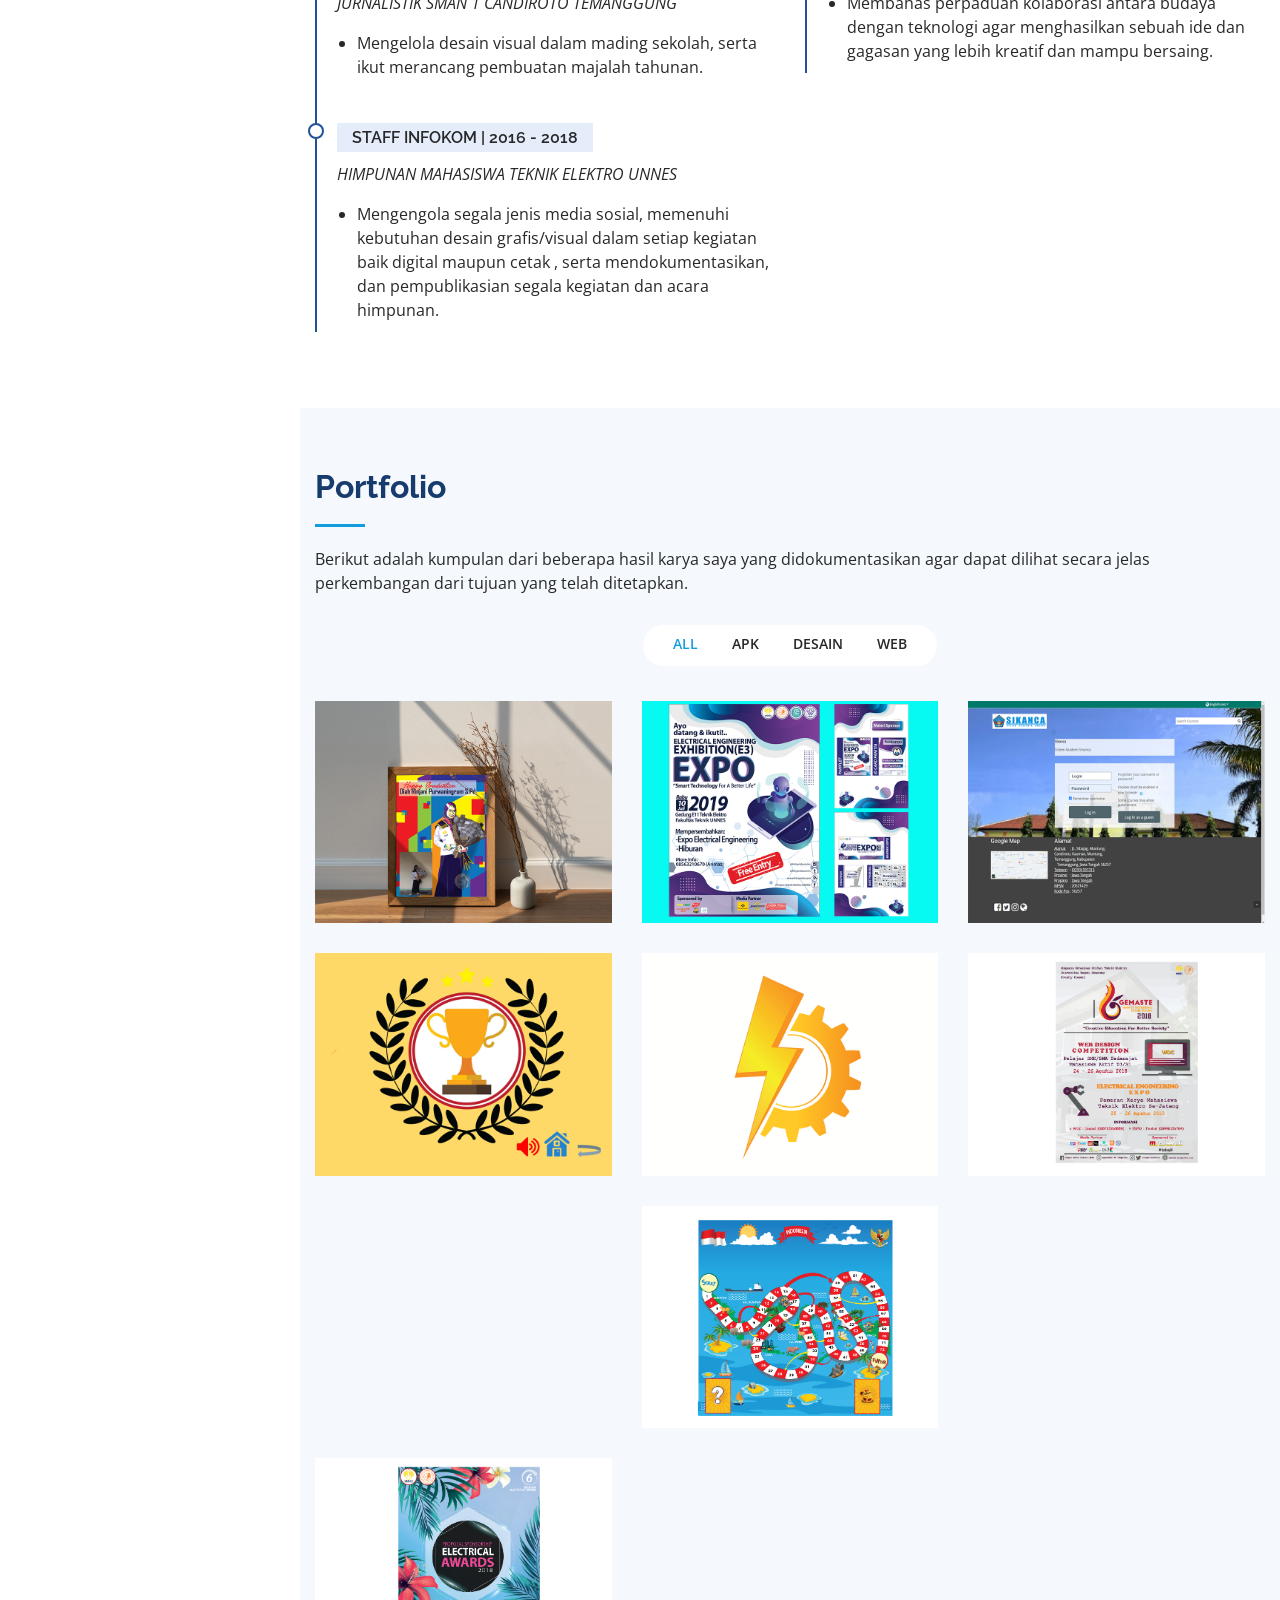
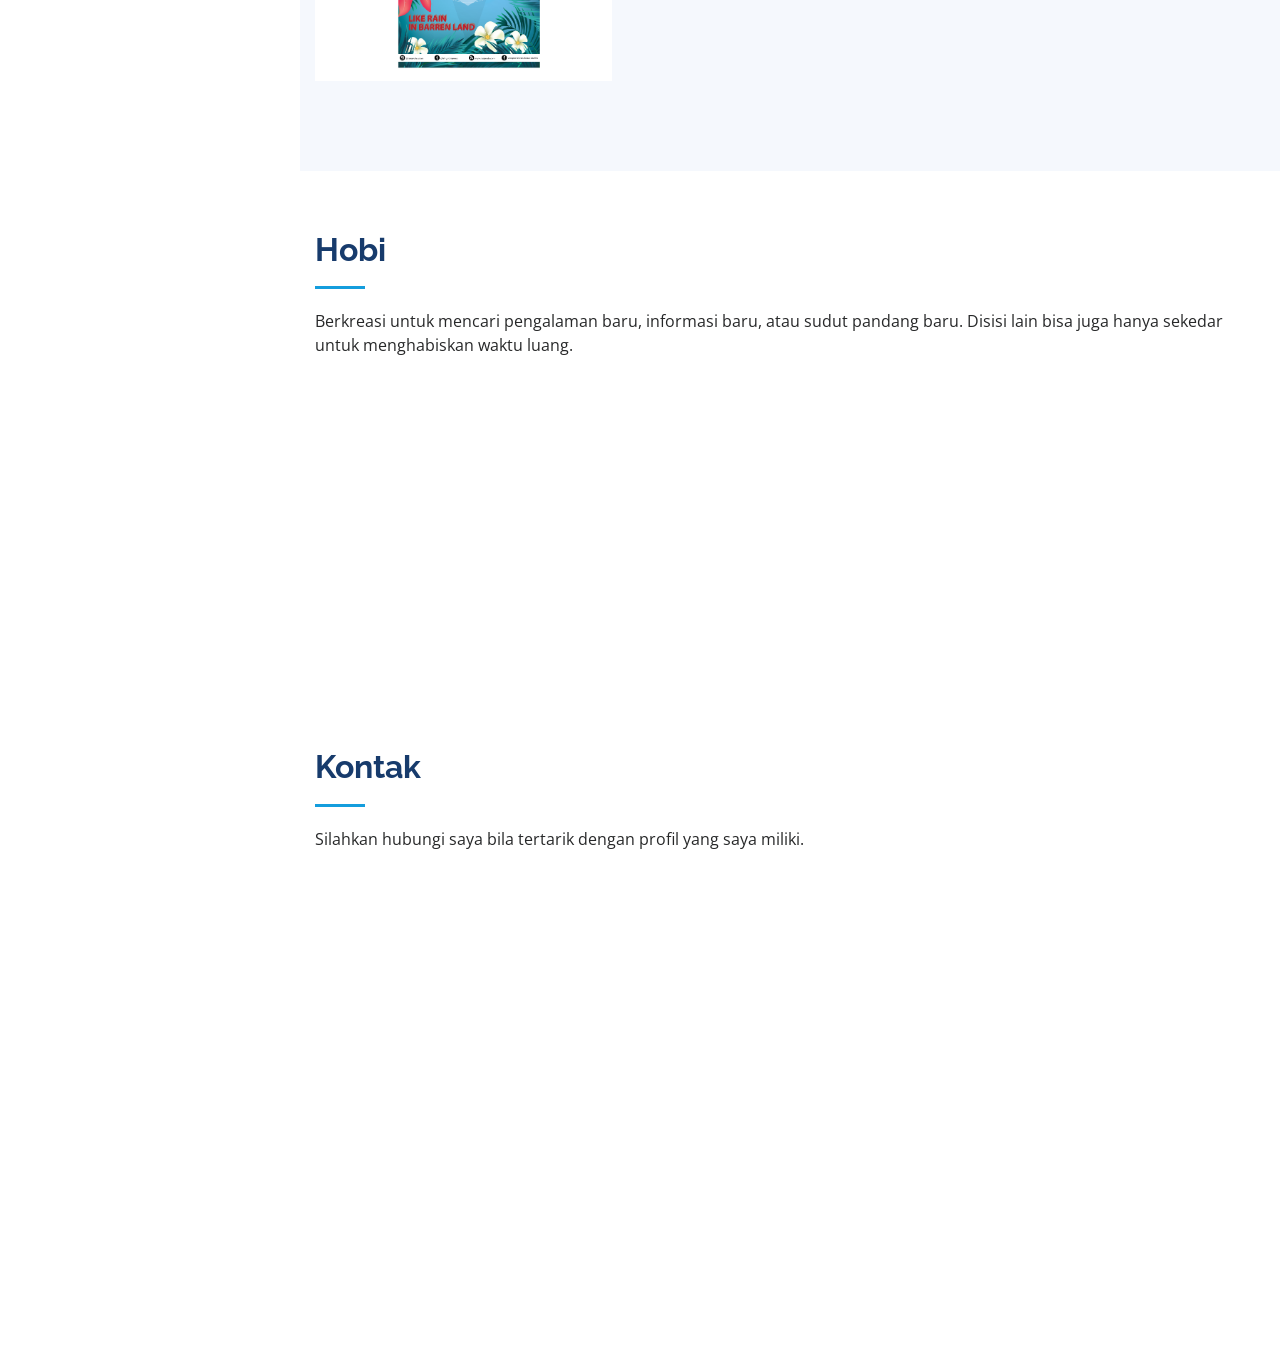
==== commit f9c41b18: "Update index.html" ====
--- a/index.html
+++ b/index.html
@@ -322,9 +322,9 @@
               
 				<h4>PEKERJAAN</h4>
               <h5>EDITOR VIDIO  | 2020 -  2021 </h5>
-              <p><em>AMETUNG MEDIA SEMARANG  </em></p>
-              <ul>
-                <li>Membuat video klip untuk  beberapa tempat karaouke di Semarang dan beberapa jenis video lainnya. </li>
+              <p><em>AMETUNG MEDIA ENTERTAINMENT  </em></p>
+              <ul>
+                <li>Membuat video wedding organizer, advertising, dan video pesanan lainnya.. </li>
               </ul>
             </div>
             <div class="resume-item">
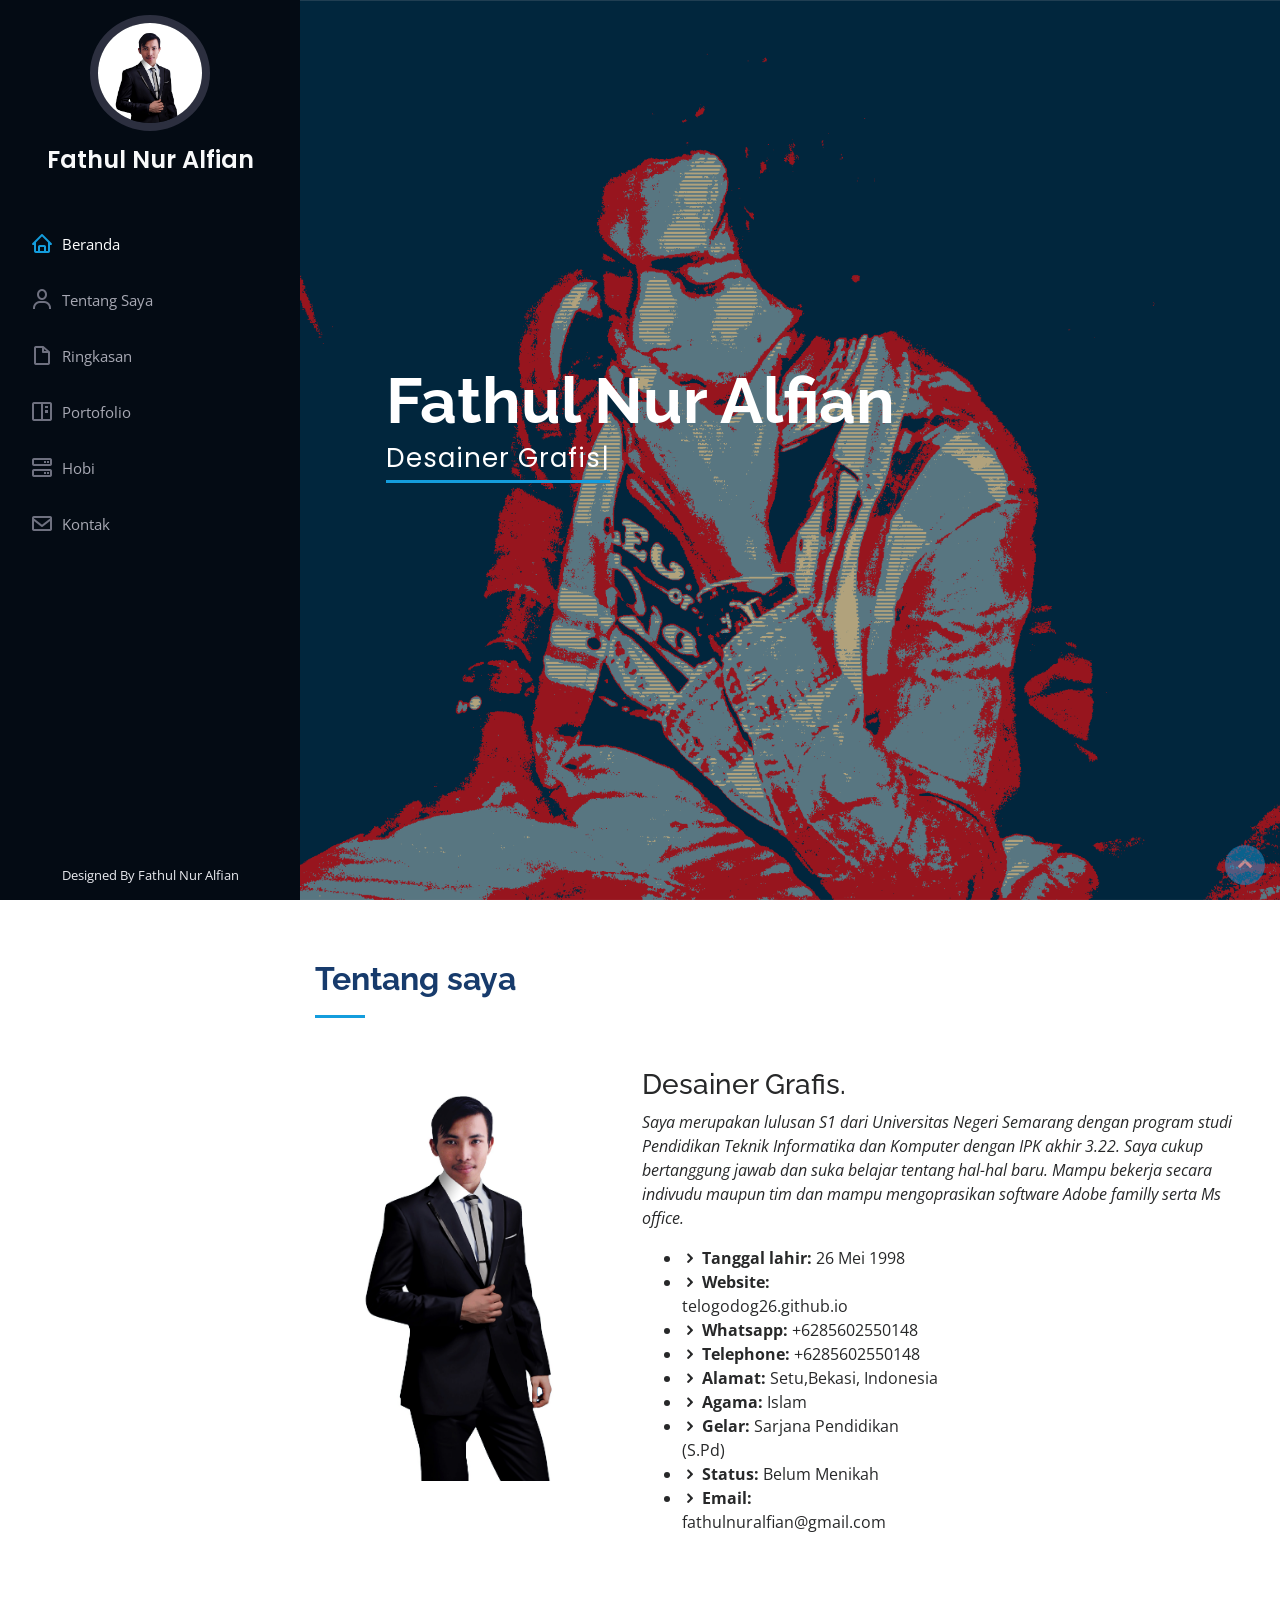
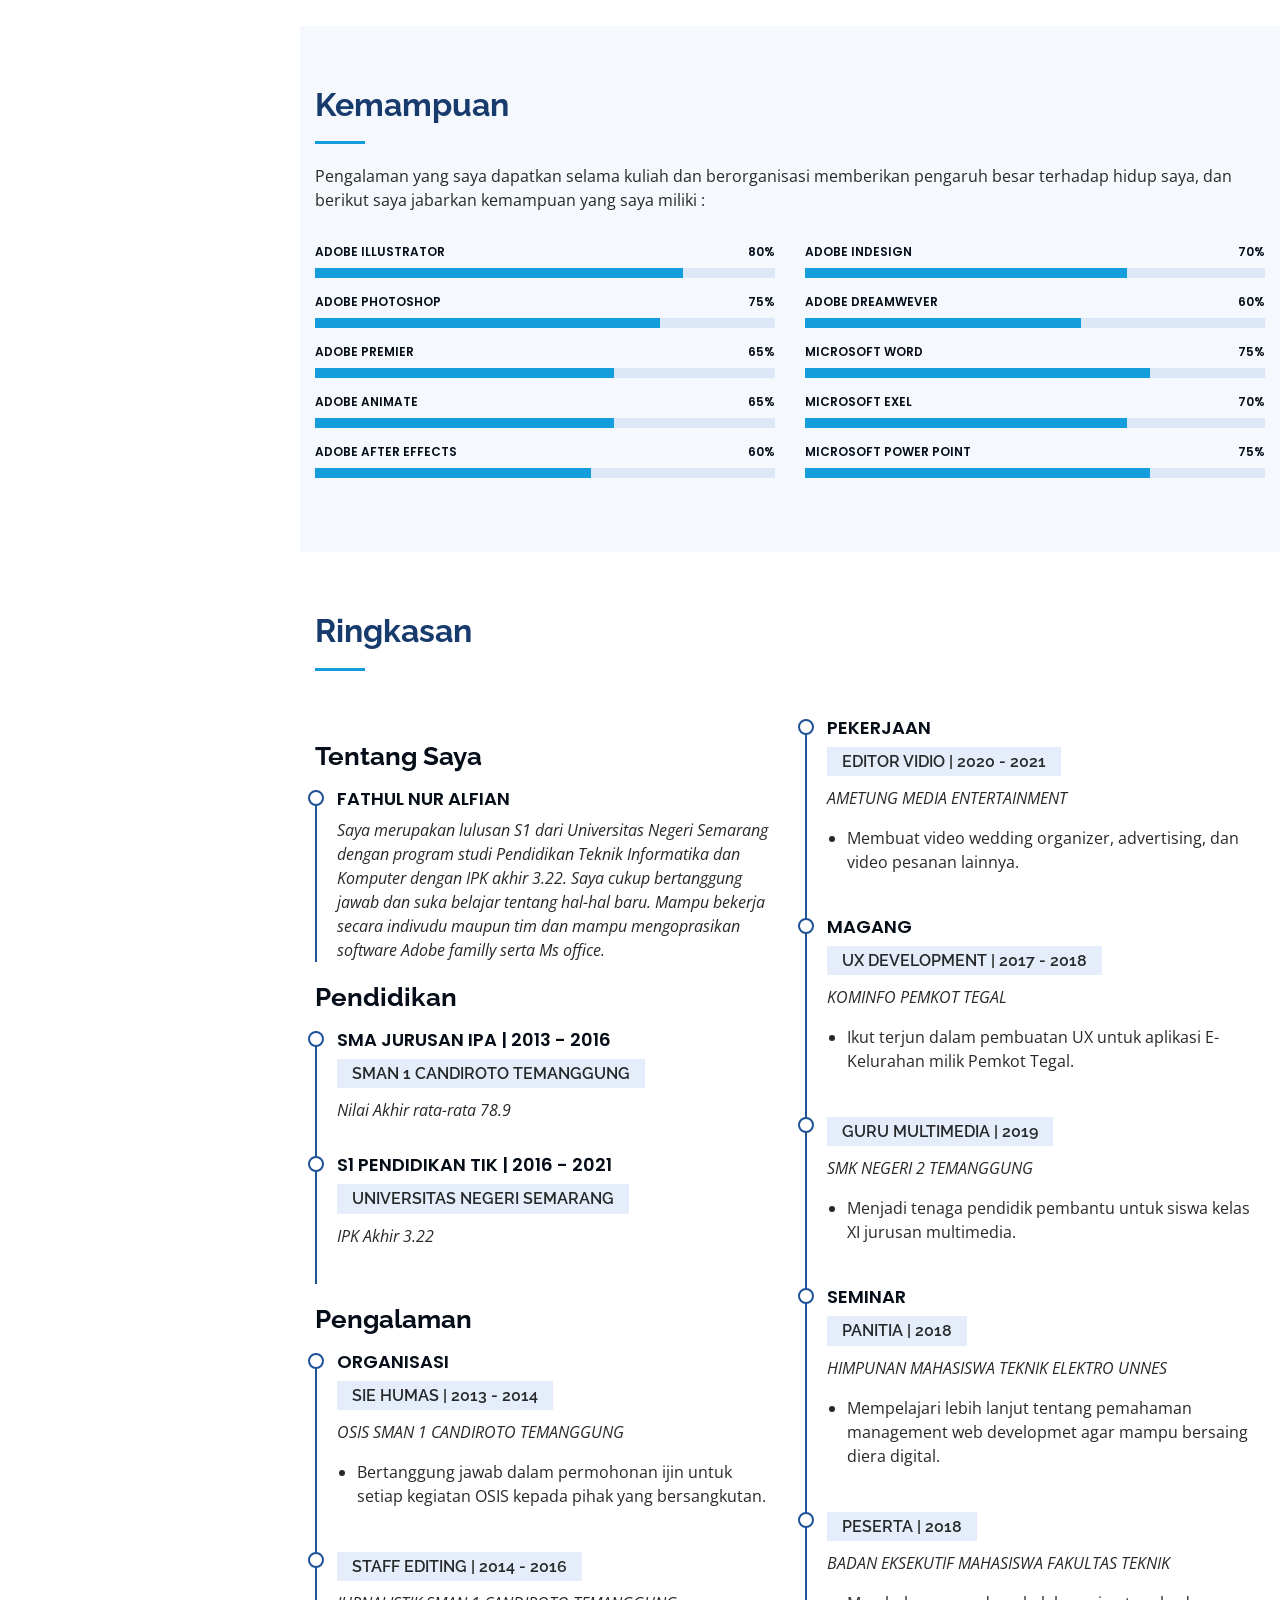
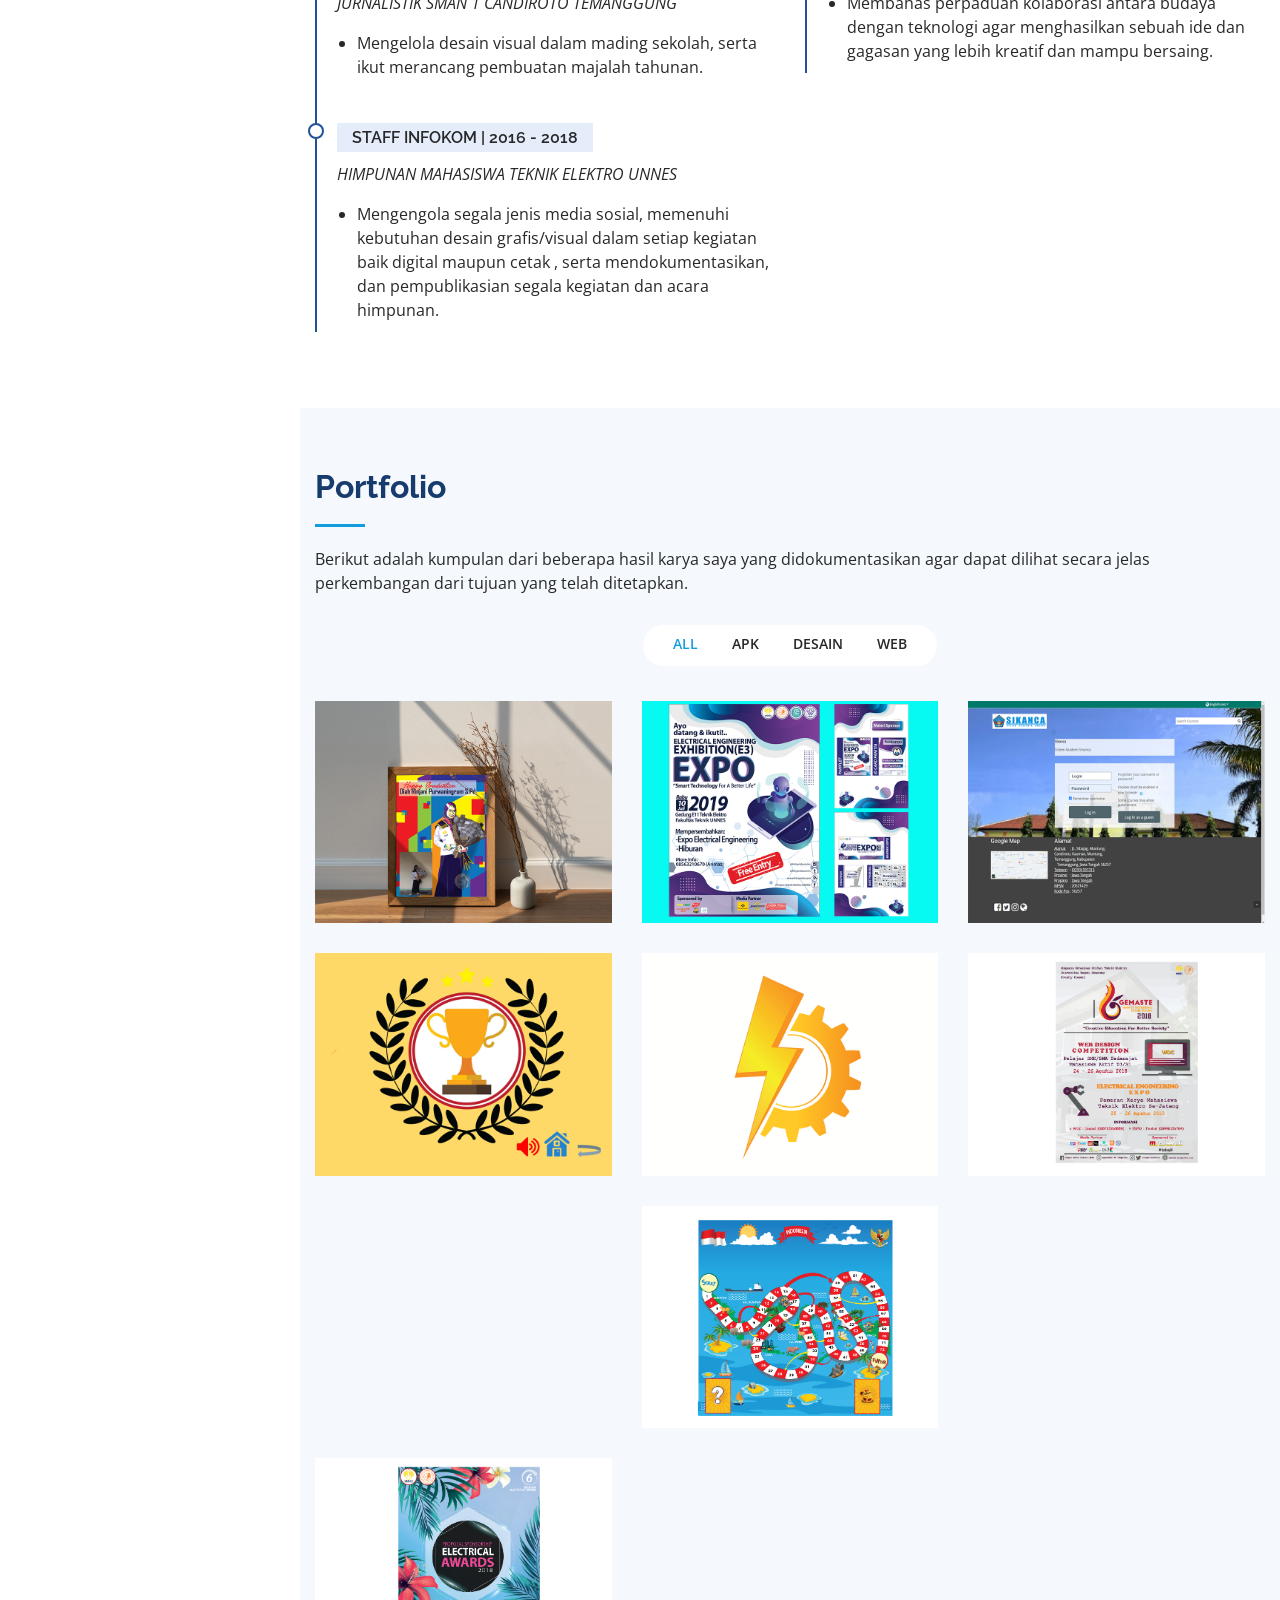
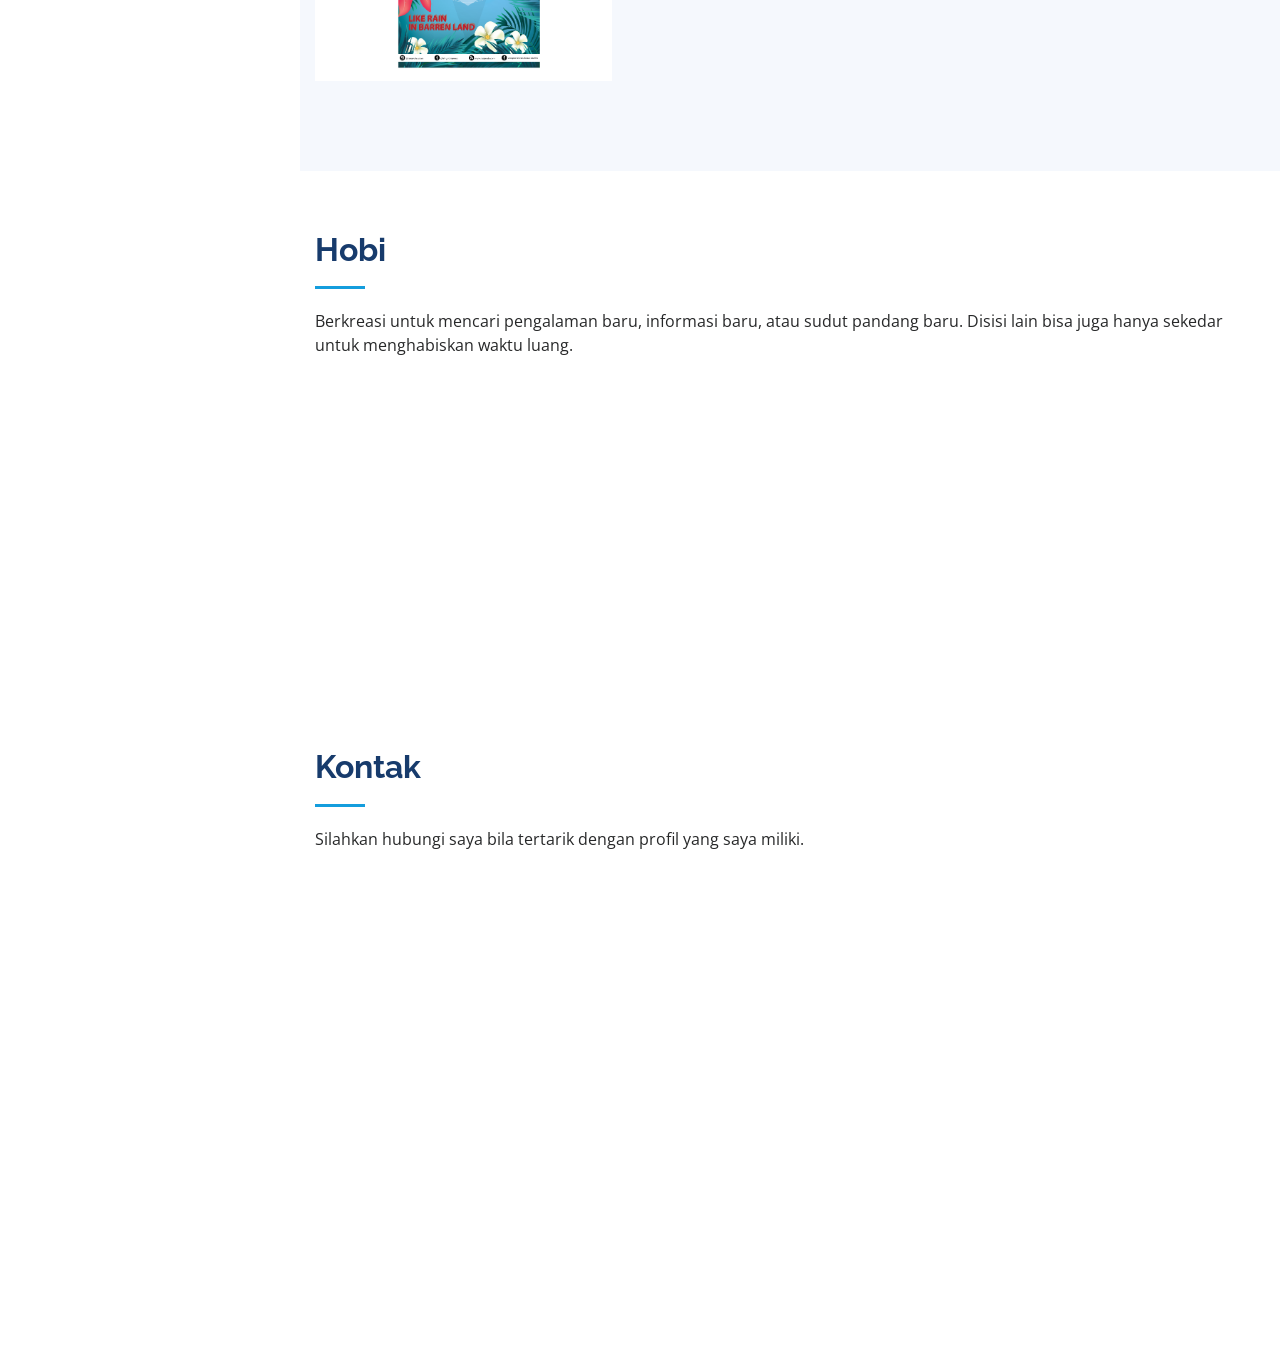
==== commit b3af41be: "Update index.html" ====
--- a/index.html
+++ b/index.html
@@ -297,7 +297,7 @@
               <h5>SIE HUMAS   | 2013 - 2014 </h5>
               <p><em>OSIS SMAN 1 CANDIROTO TEMANGGUNG </em></p>
               <ul>
-                <li>Bertanggung jawab dalam permohonan ijin untuk setiap kegiatan osis kepada pihak yang bersangkutan. </li>
+                <li>Bertanggung jawab dalam permohonan ijin untuk setiap kegiatan OSIS kepada pihak yang bersangkutan. </li>
               </ul>
                </div>
                <div class="resume-item">
@@ -324,7 +324,7 @@
               <h5>EDITOR VIDIO  | 2020 -  2021 </h5>
               <p><em>AMETUNG MEDIA ENTERTAINMENT  </em></p>
               <ul>
-                <li>Membuat video wedding organizer, advertising, dan video pesanan lainnya.. </li>
+                <li>Membuat video wedding organizer, advertising, dan video pesanan lainnya.</li>
               </ul>
             </div>
             <div class="resume-item">
@@ -339,7 +339,7 @@
 				<h5>GURU MULTIMEDIA | 2019   </h5>
               <p><em>SMK NEGERI 2 TEMANGGUNG   </em></p>
               <ul>
-                <li>Menjadi tenaga pendidik pembantu untuk siswa jurusan multimedia.  </li>
+                <li>Menjadi tenaga pendidik pembantu untuk siswa kelas XI jurusan multimedia.  </li>
               </ul>
             </div>
             <div class="resume-item">
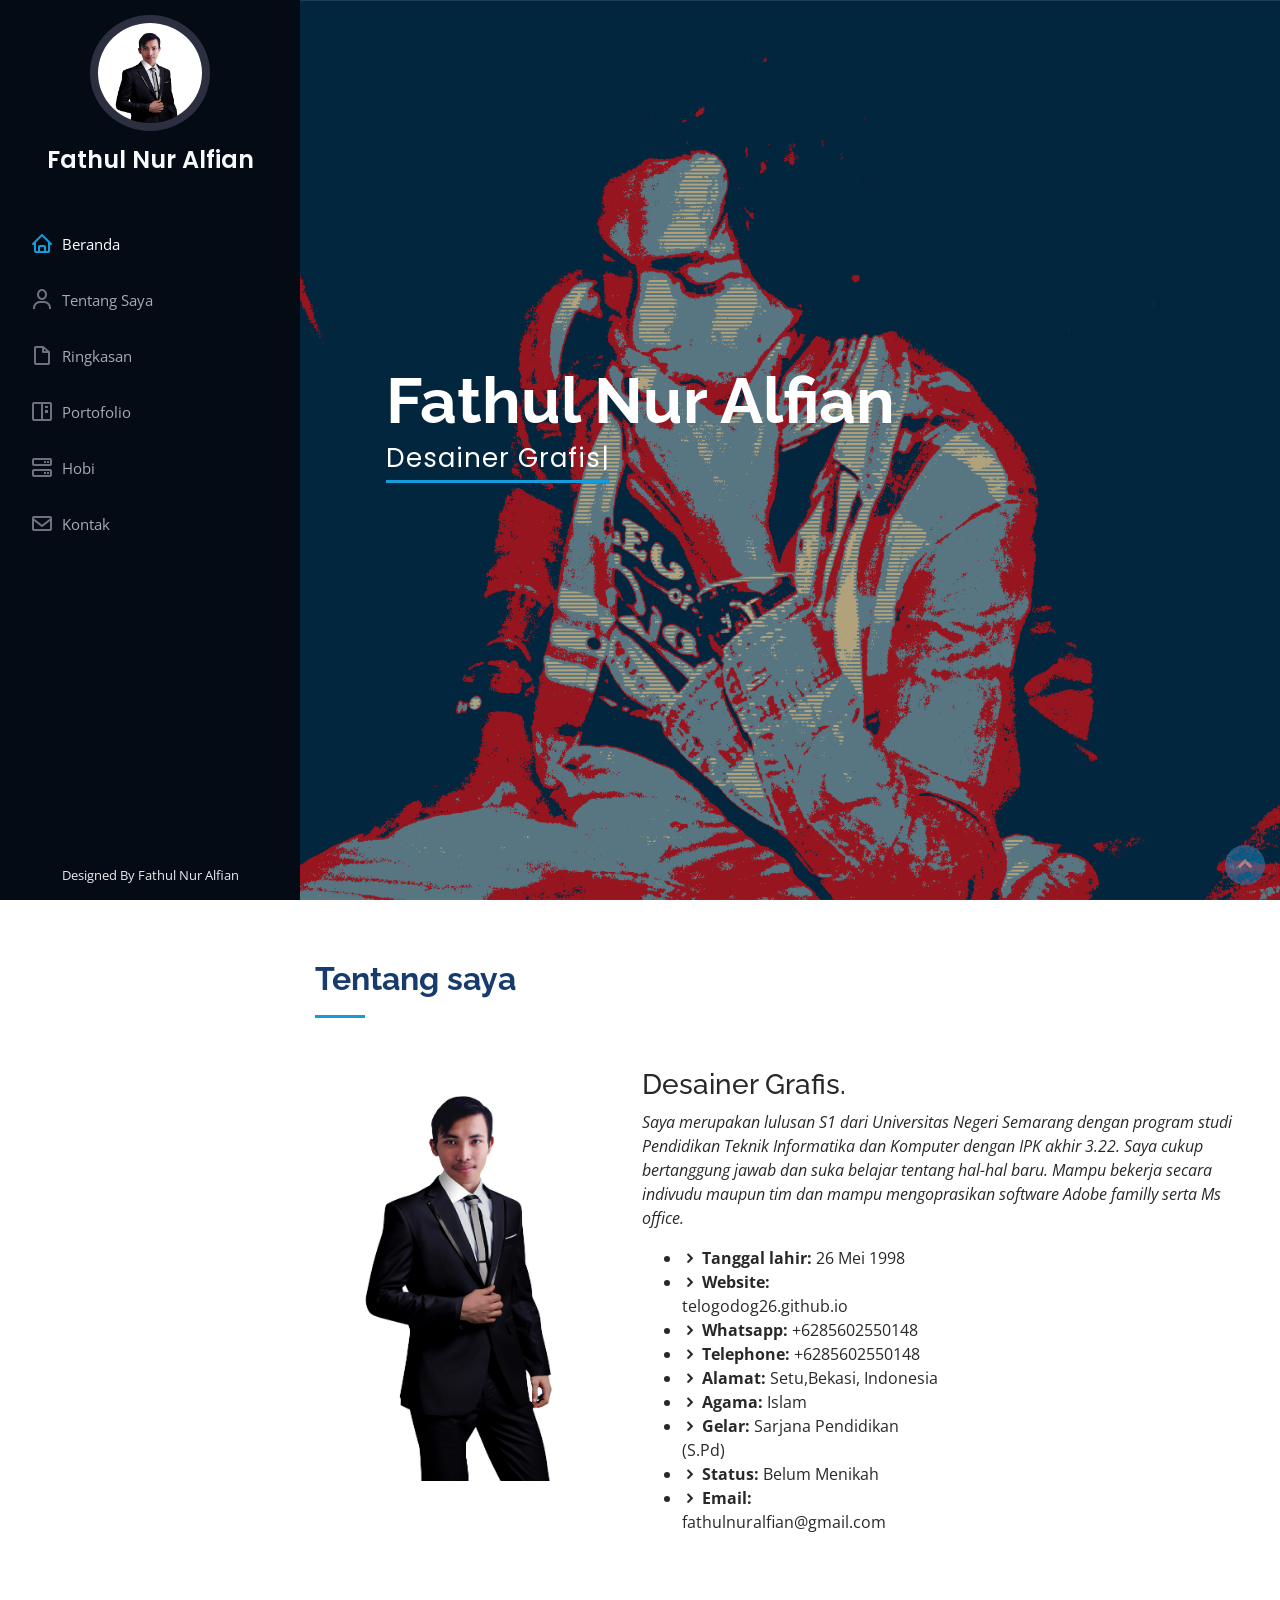
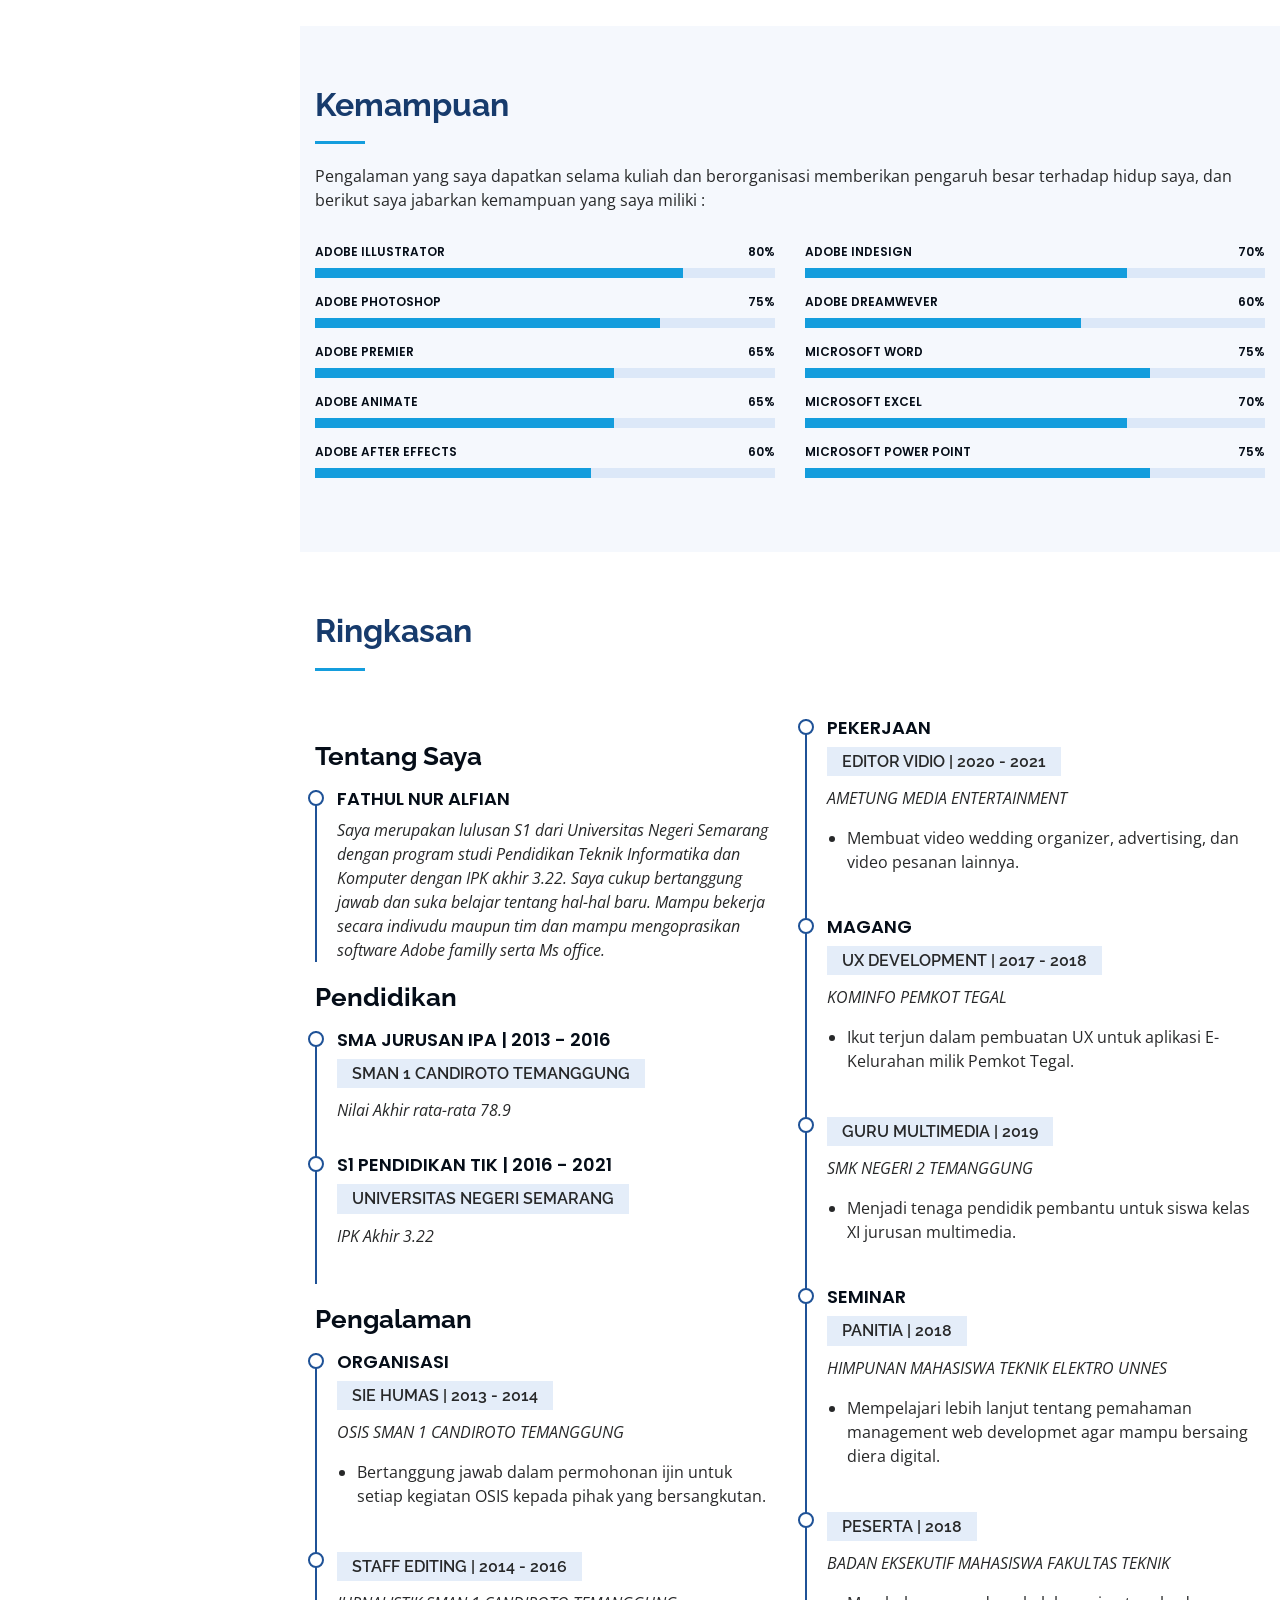
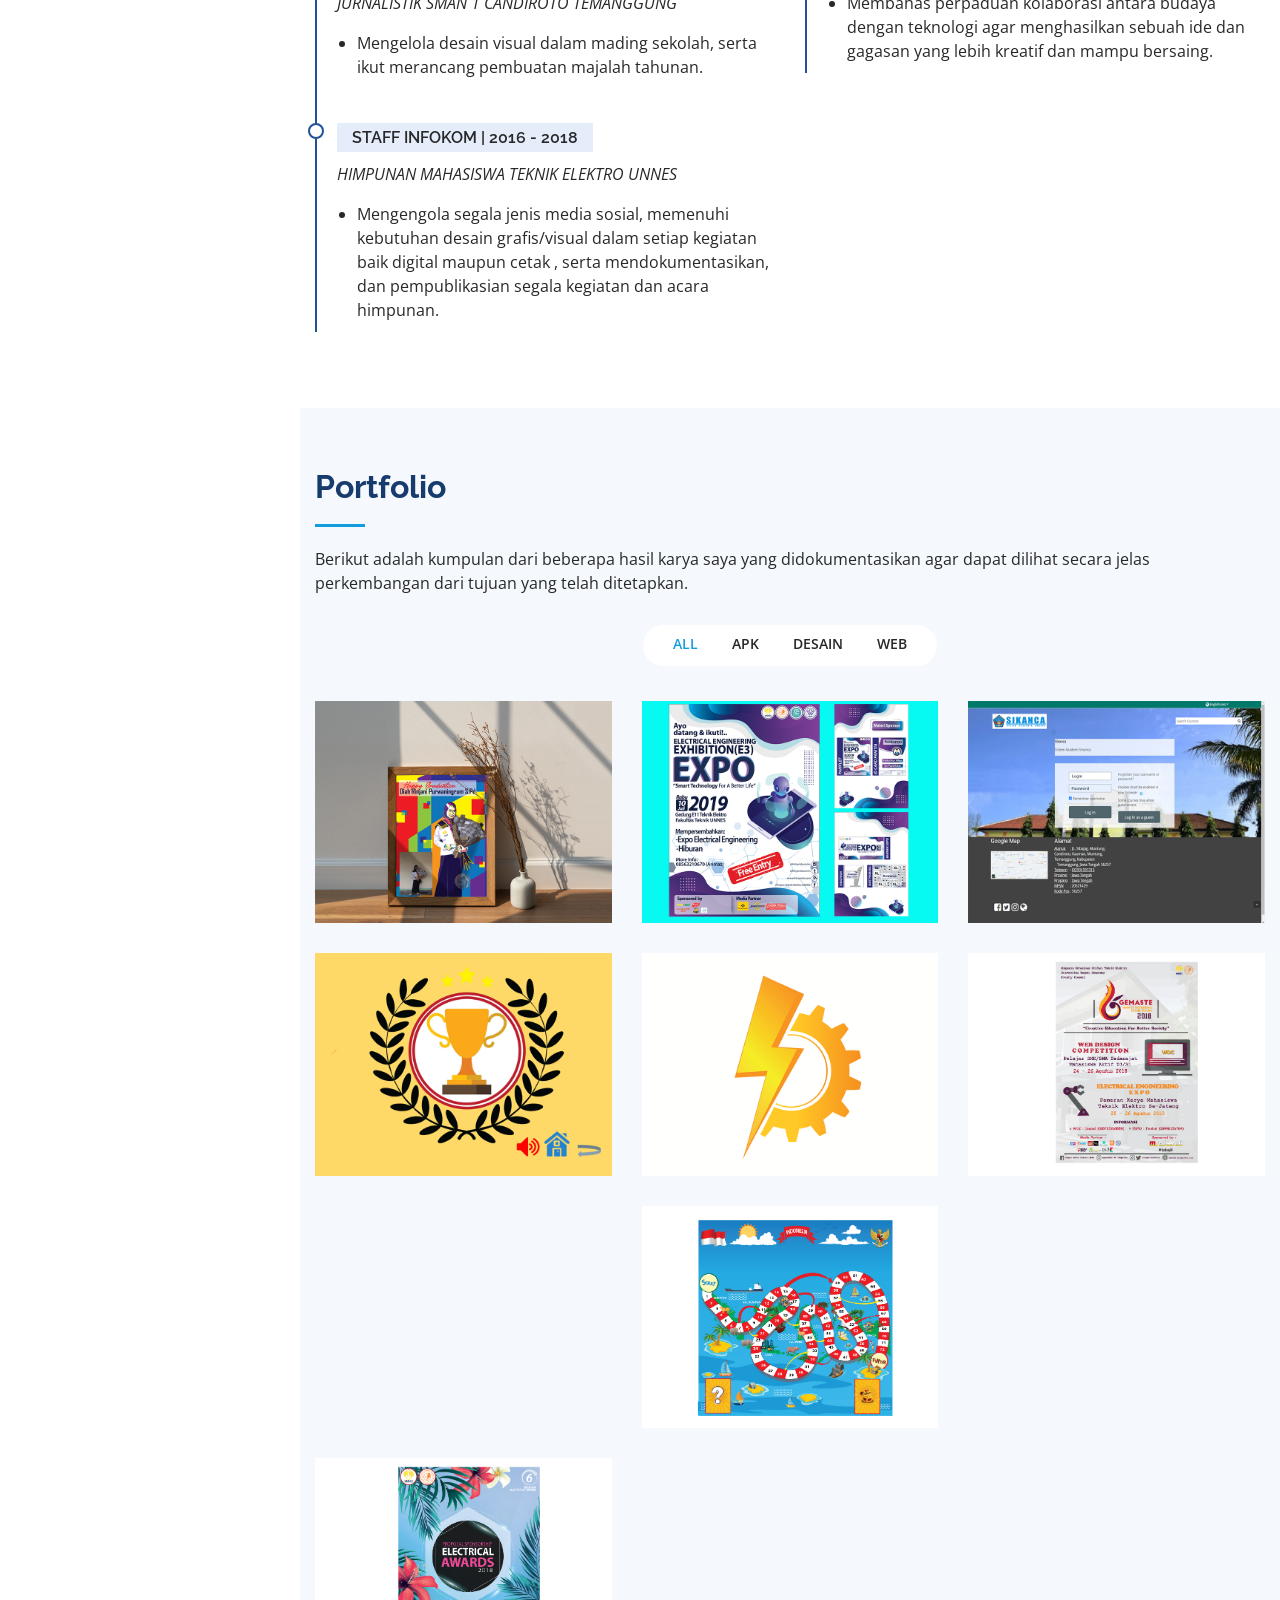
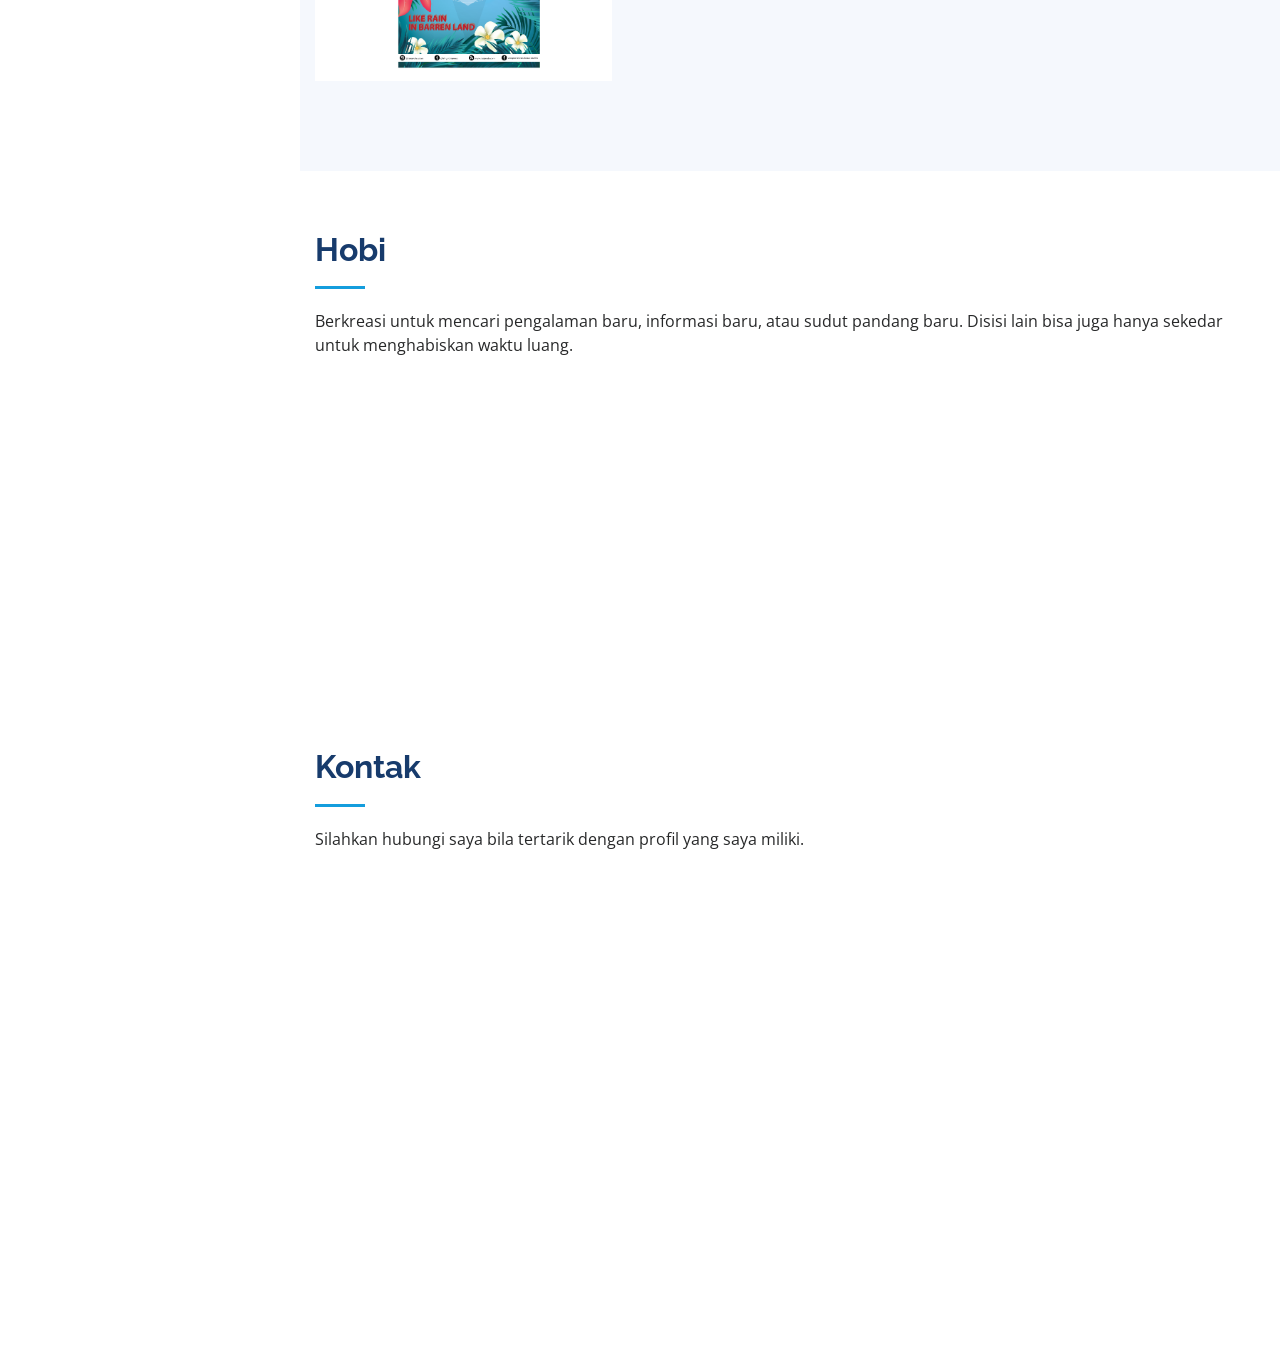
==== commit 2639d20c: "Update index.html" ====
--- a/index.html
+++ b/index.html
@@ -240,7 +240,7 @@
             </div>
 			
 			<div class="progress">
-              <span class="skill">Microsoft Exel <i class="val">70%</i></span>
+              <span class="skill">Microsoft Excel <i class="val">70%</i></span>
               <div class="progress-bar-wrap">
                 <div class="progress-bar" role="progressbar" aria-valuenow="70" aria-valuemin="0" aria-valuemax="100"></div>
               </div>
